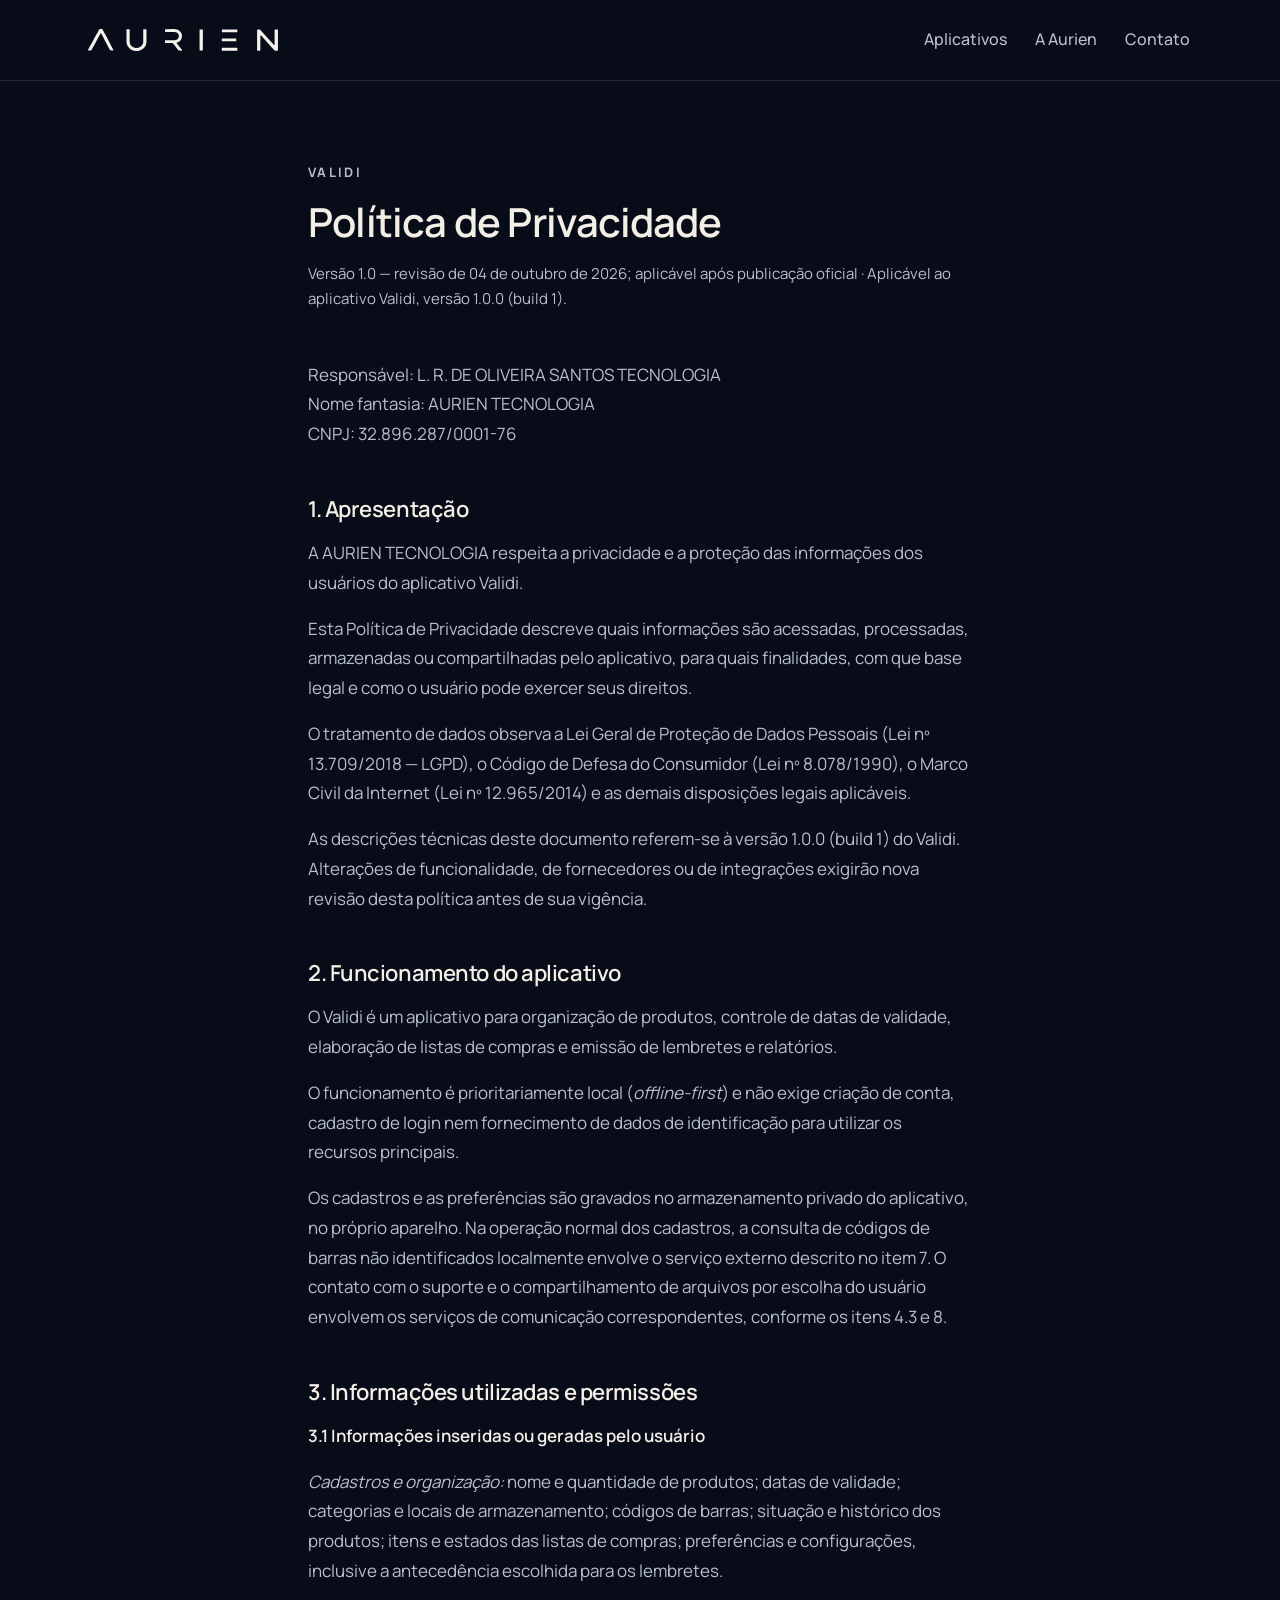
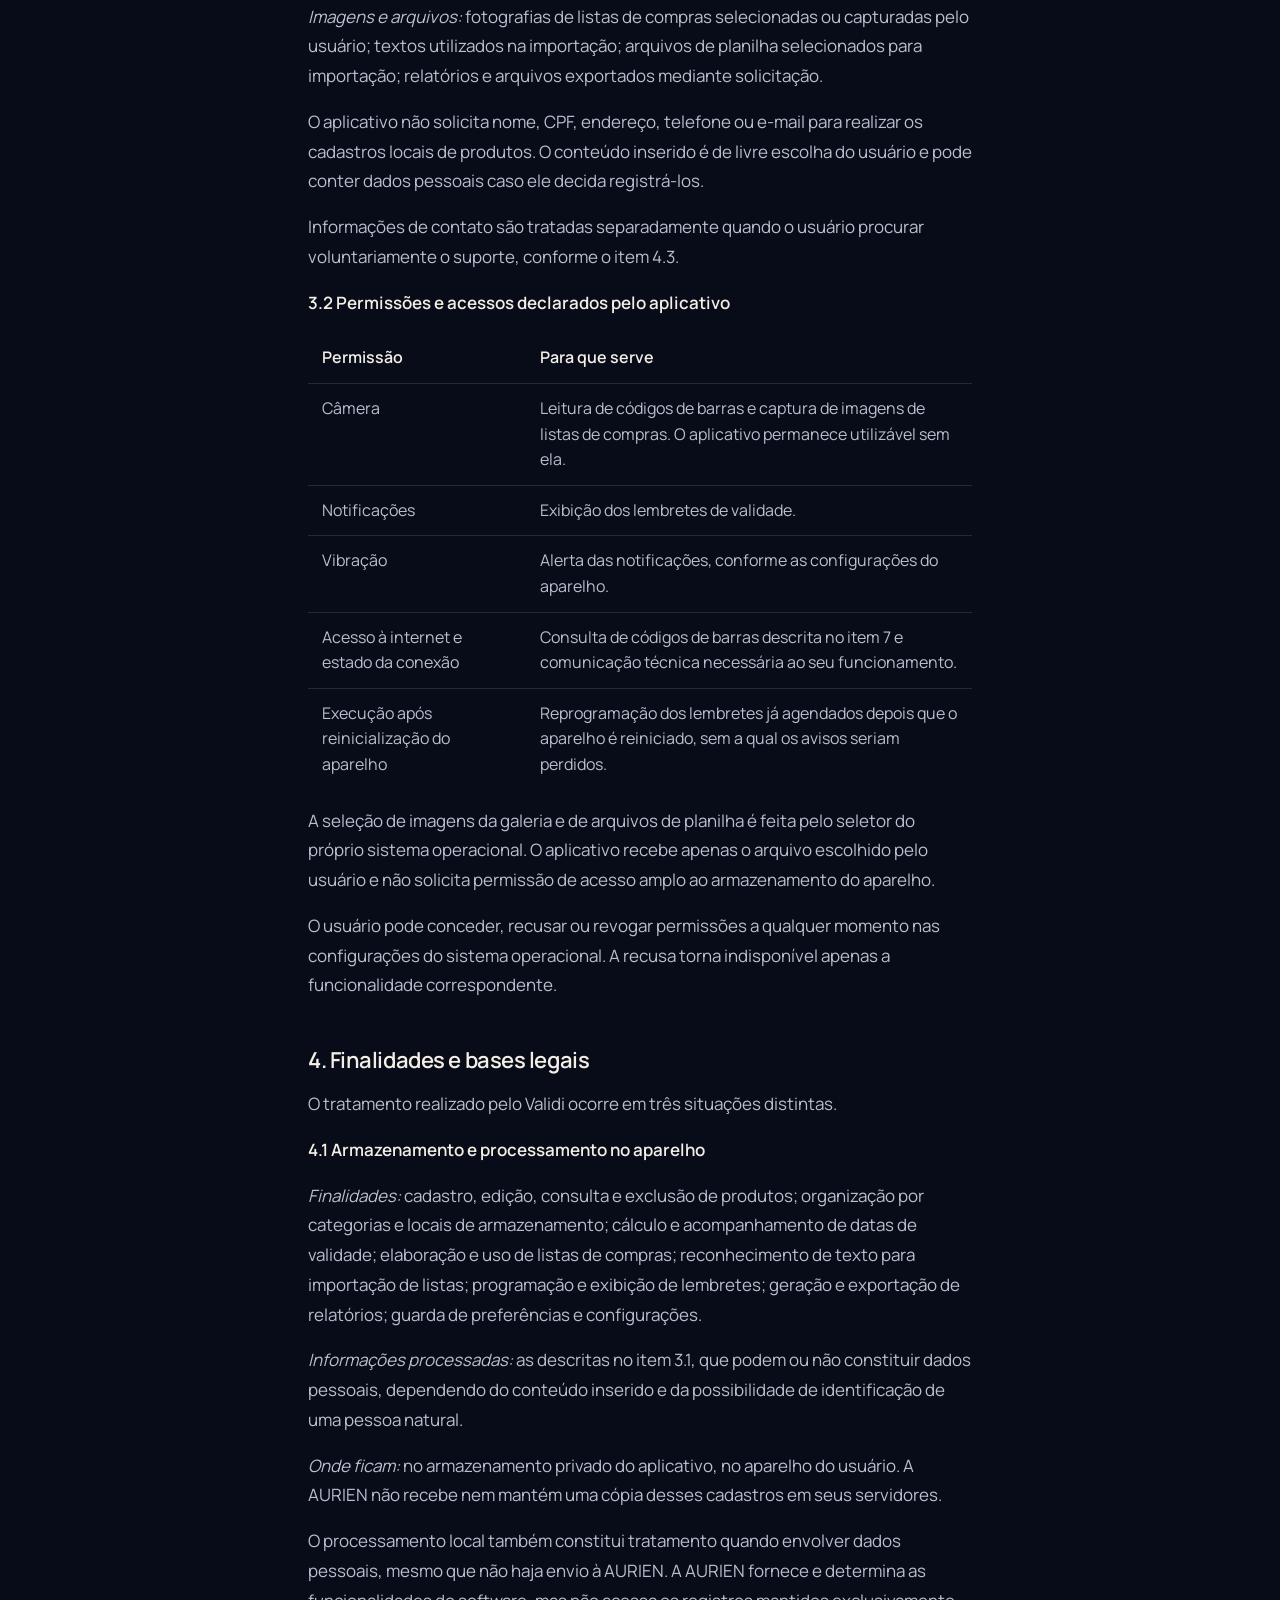
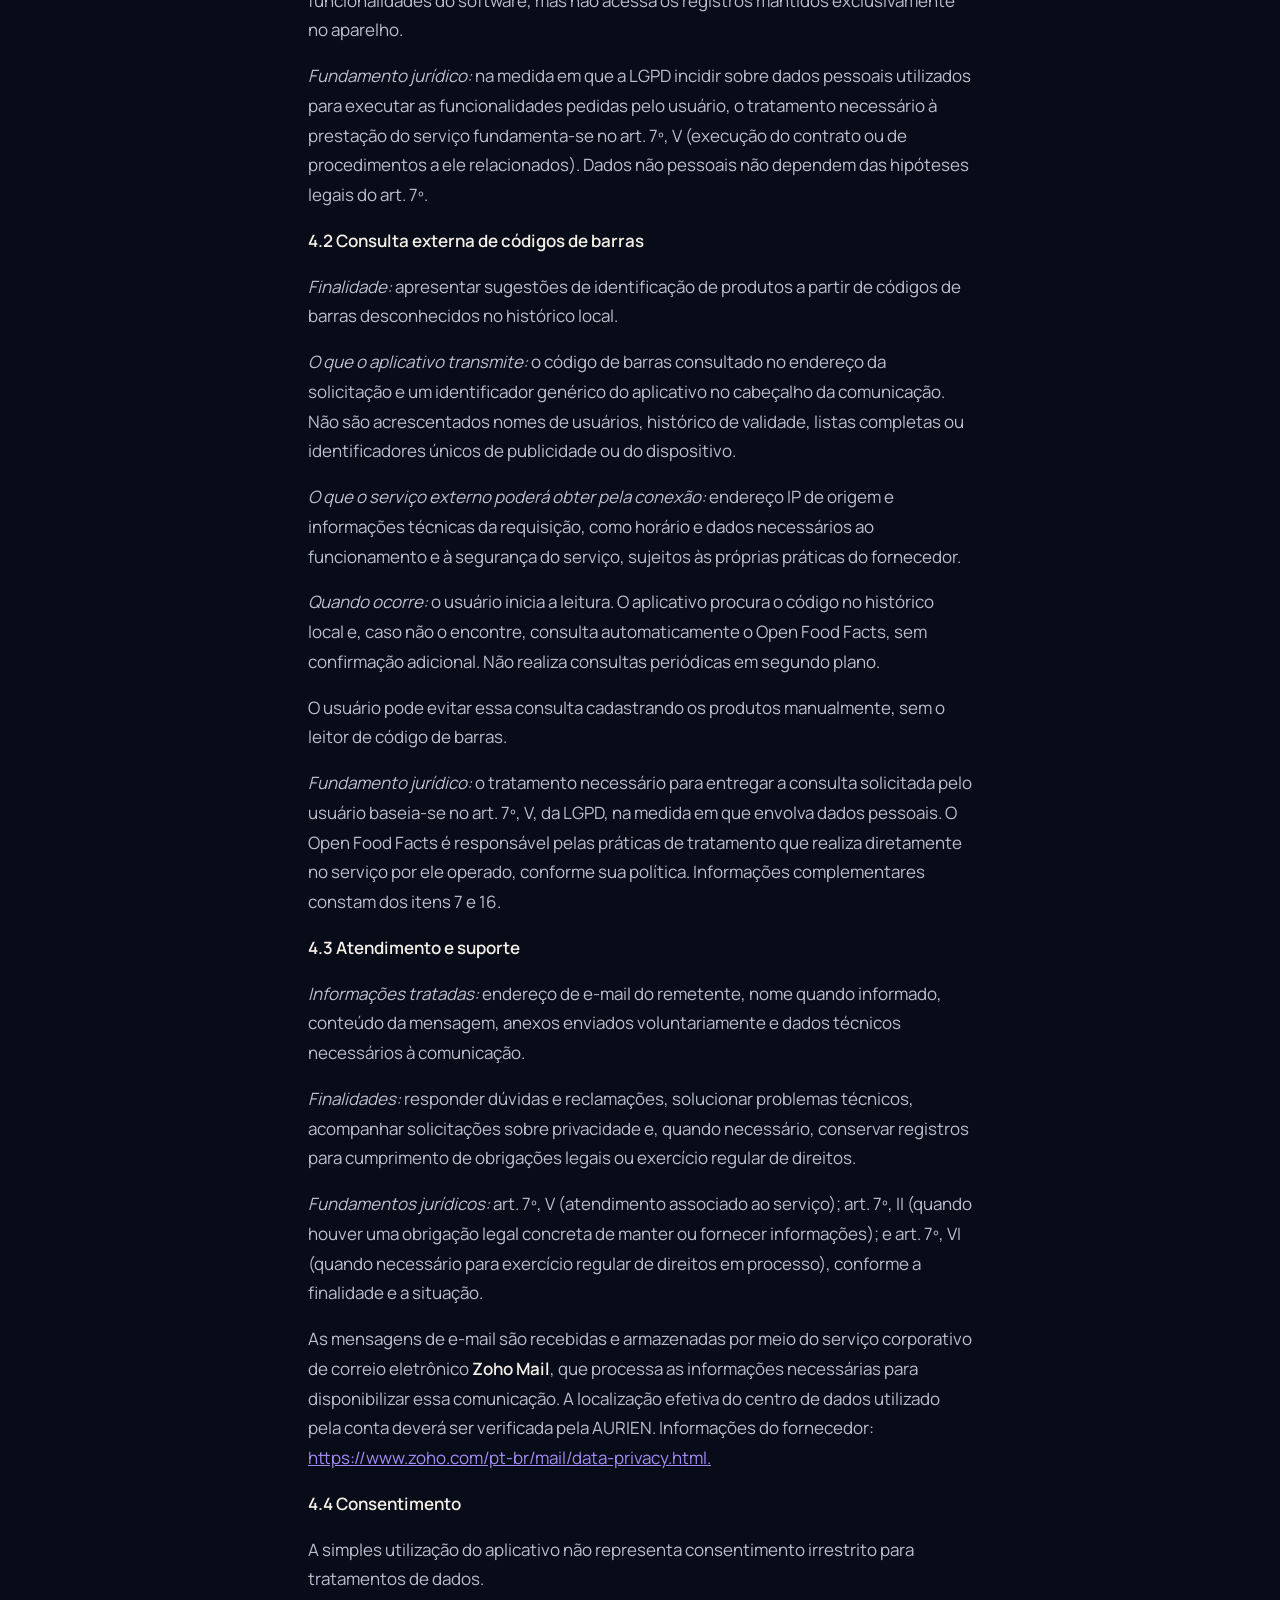
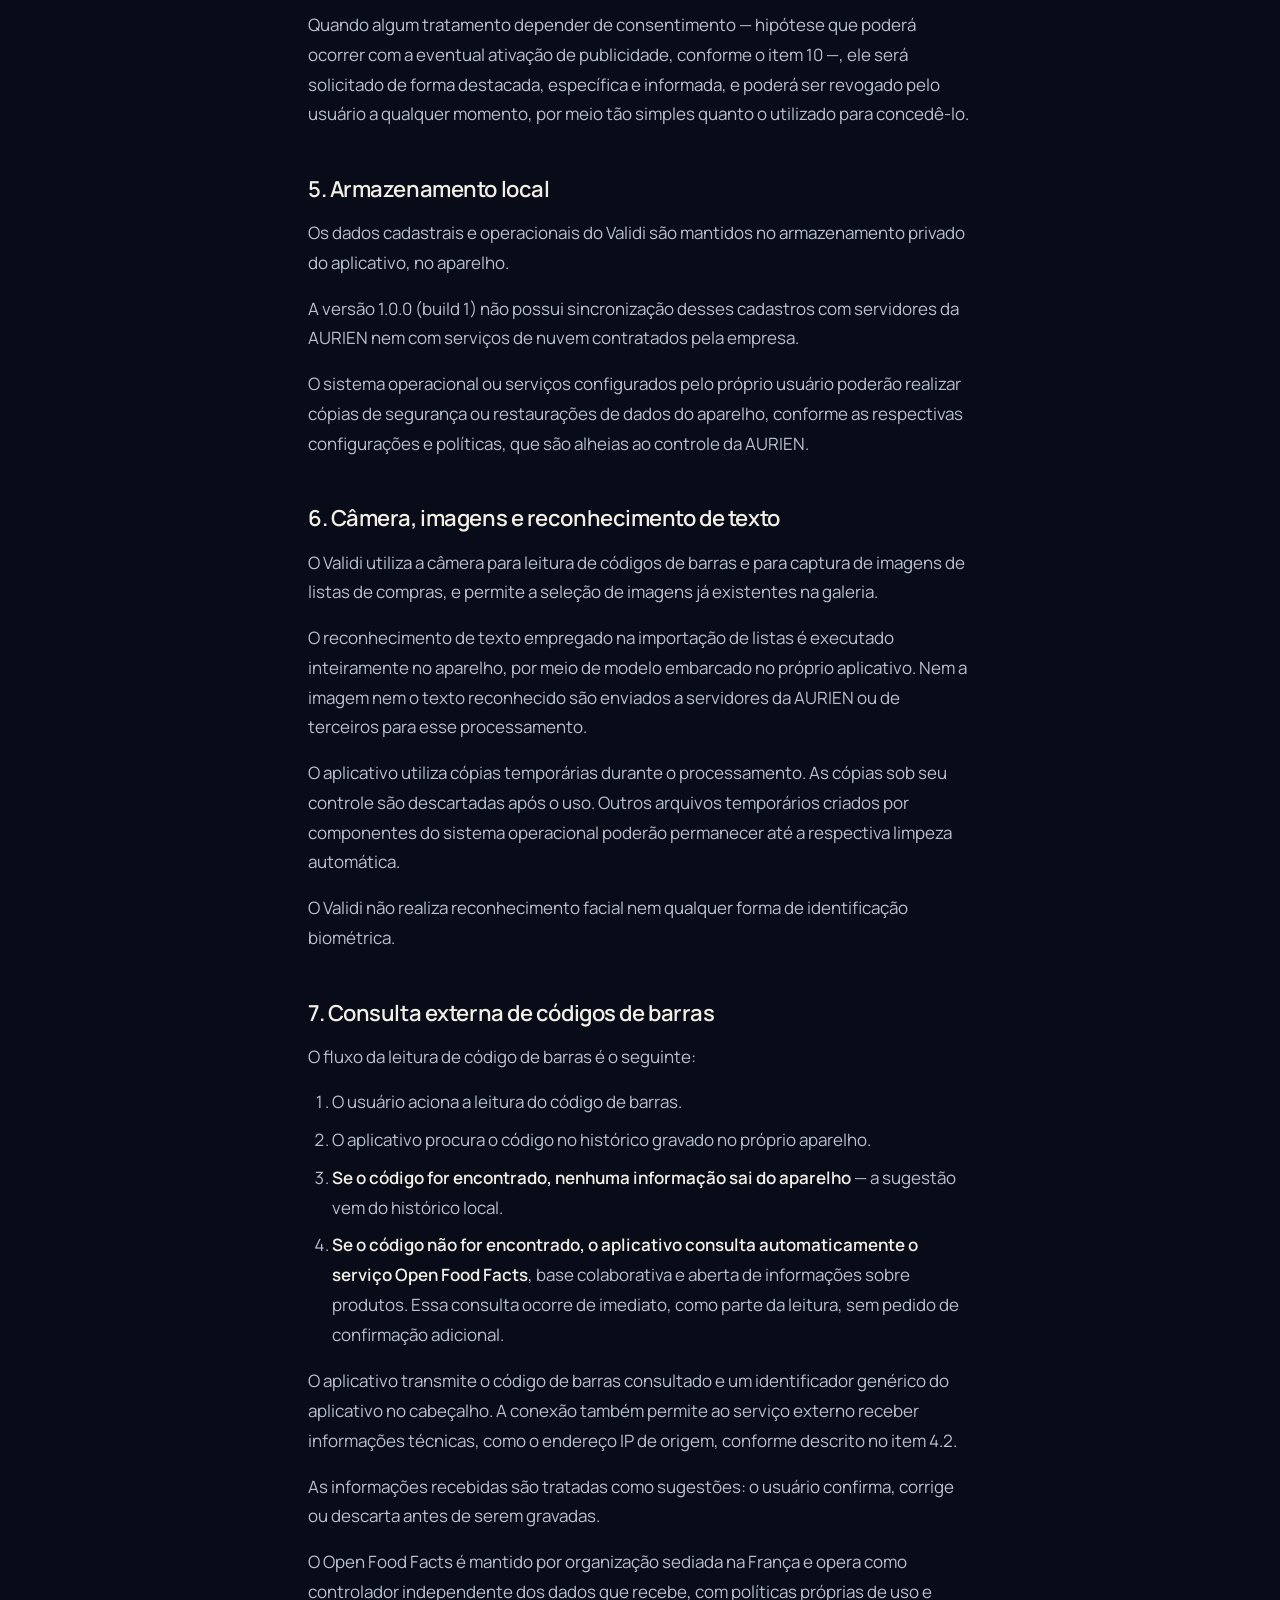
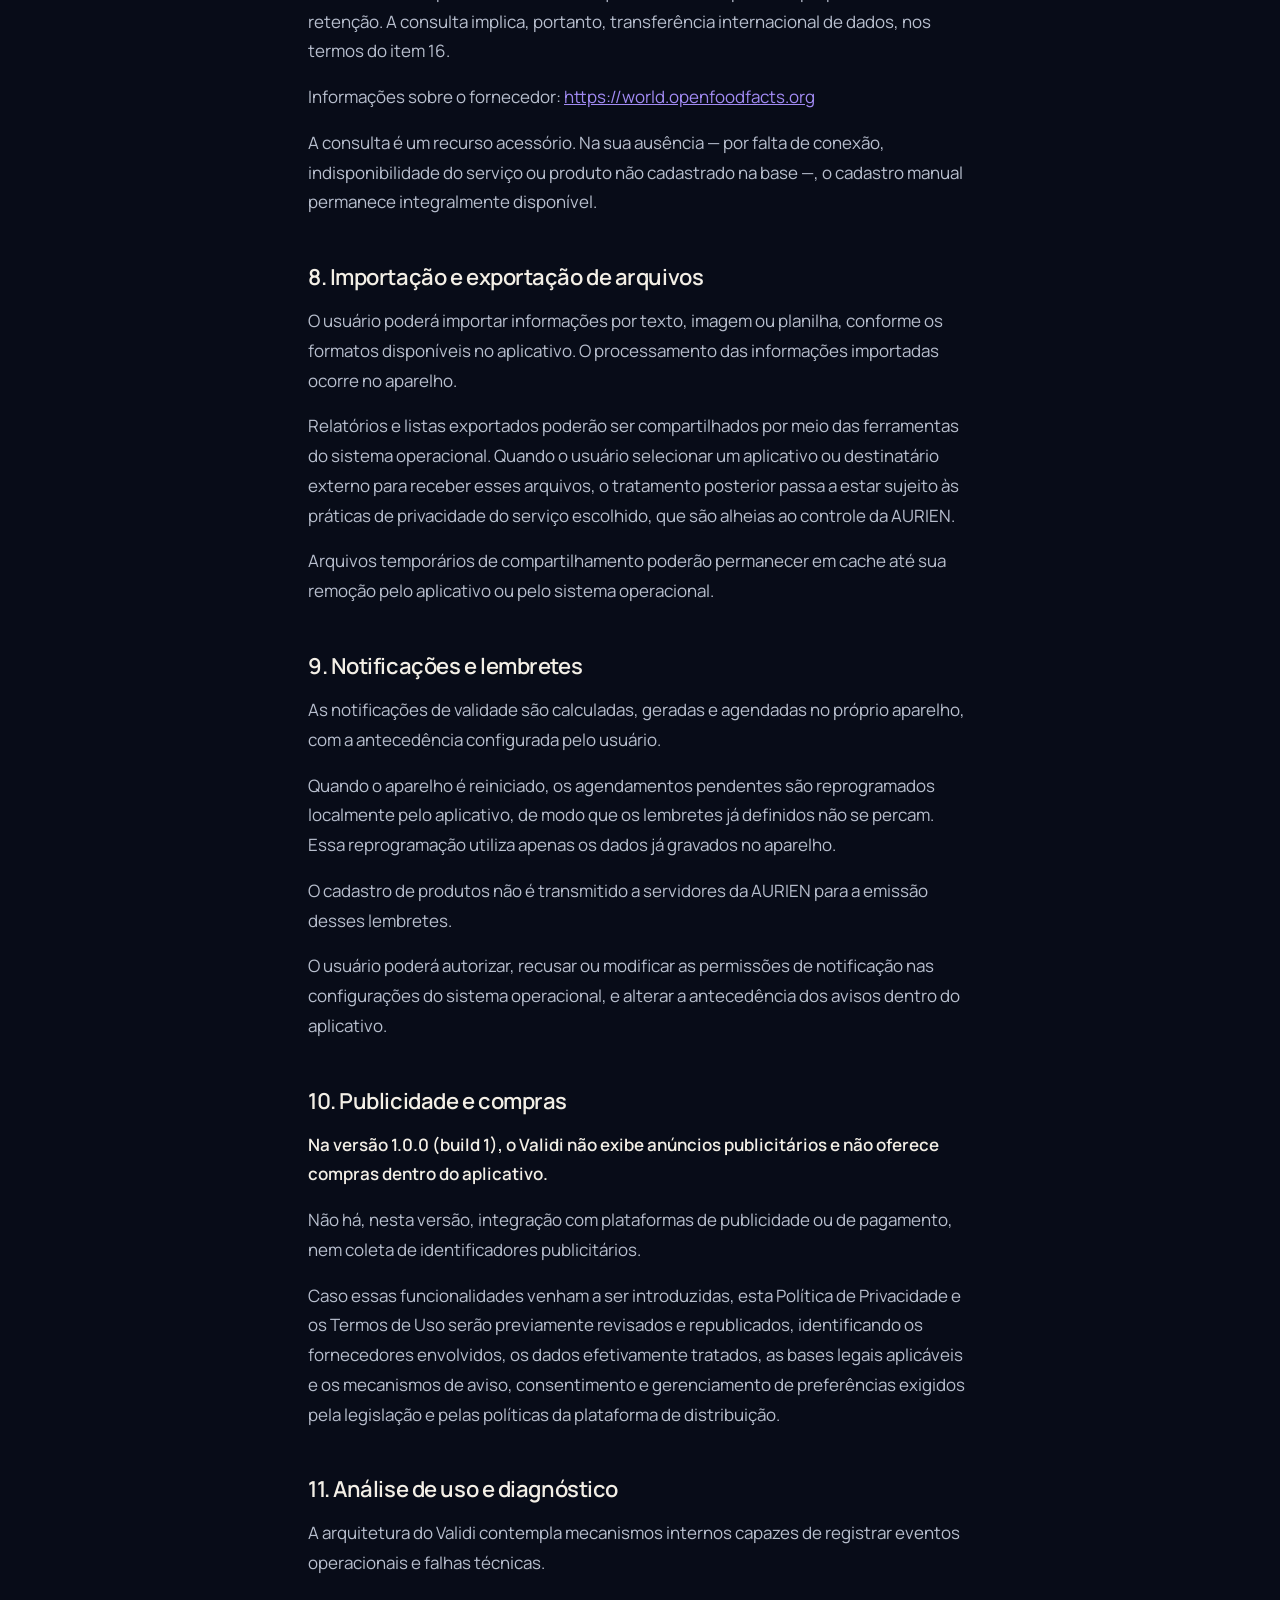
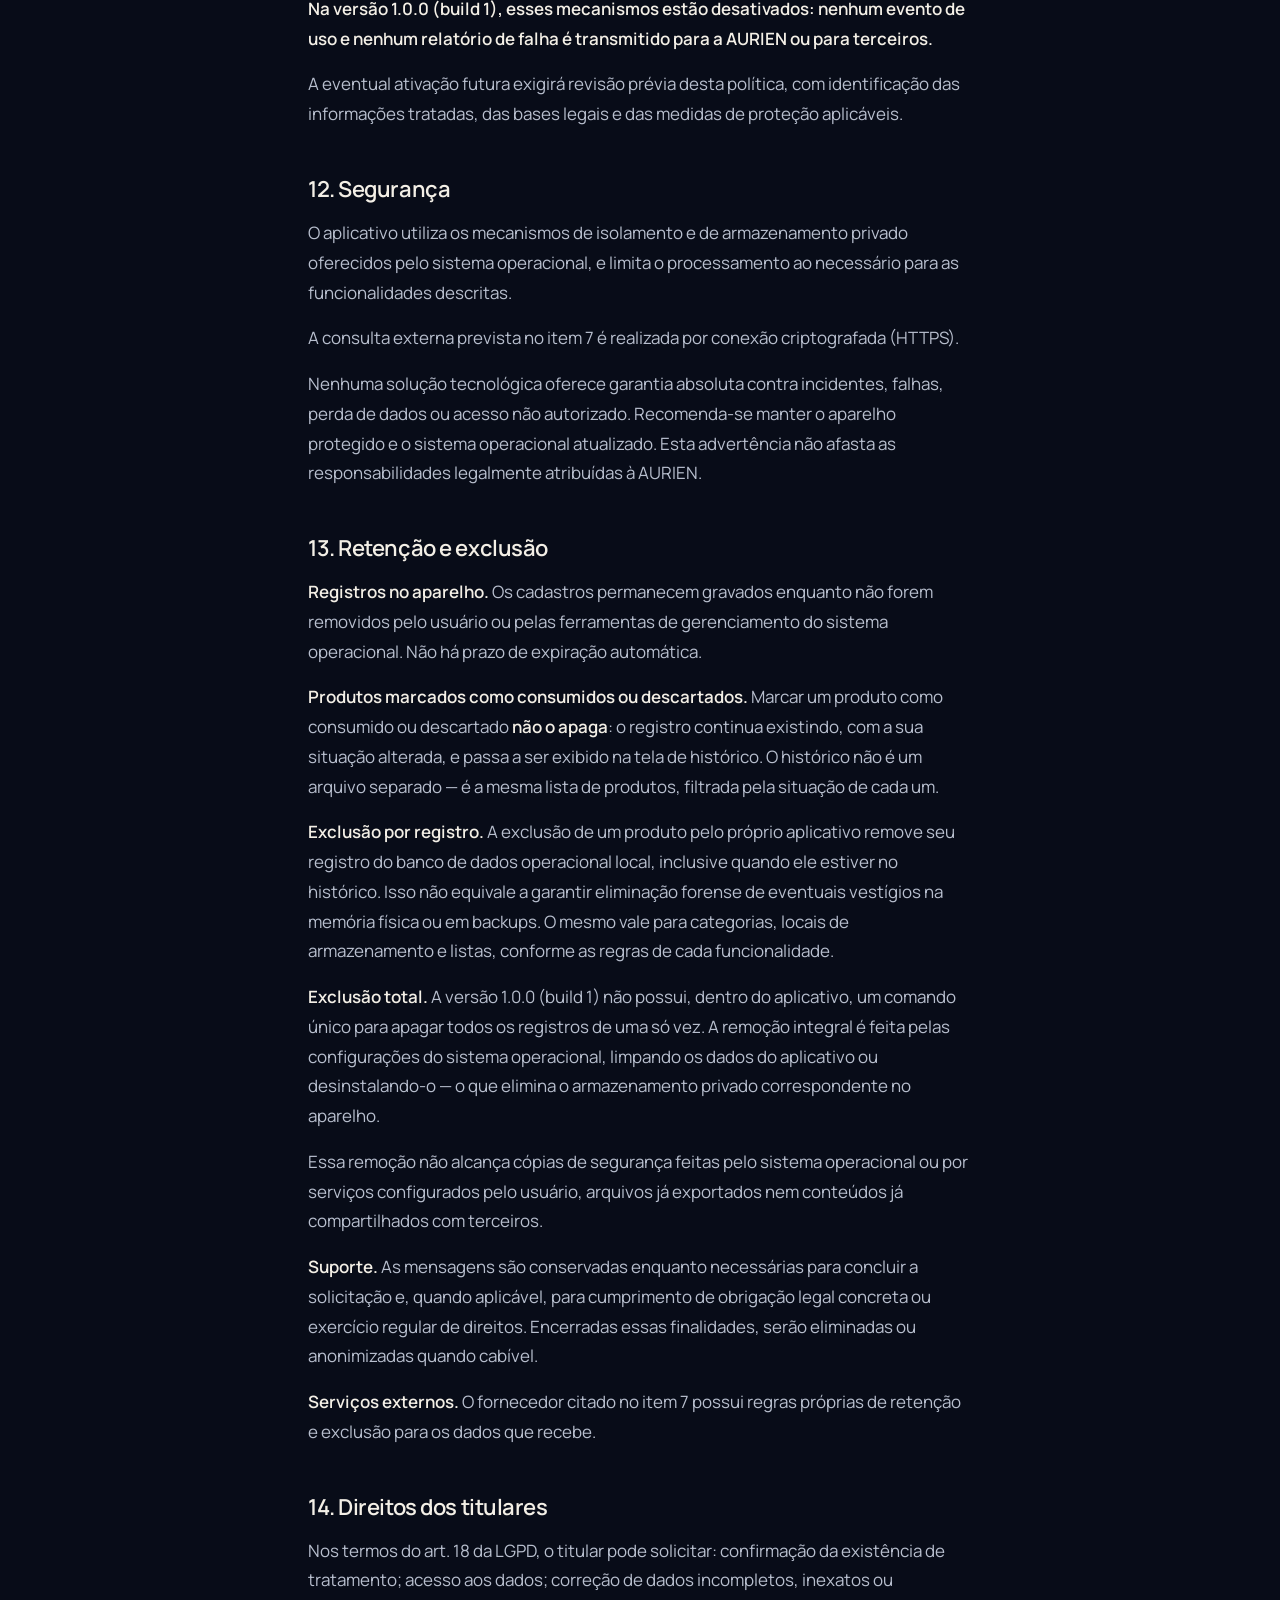
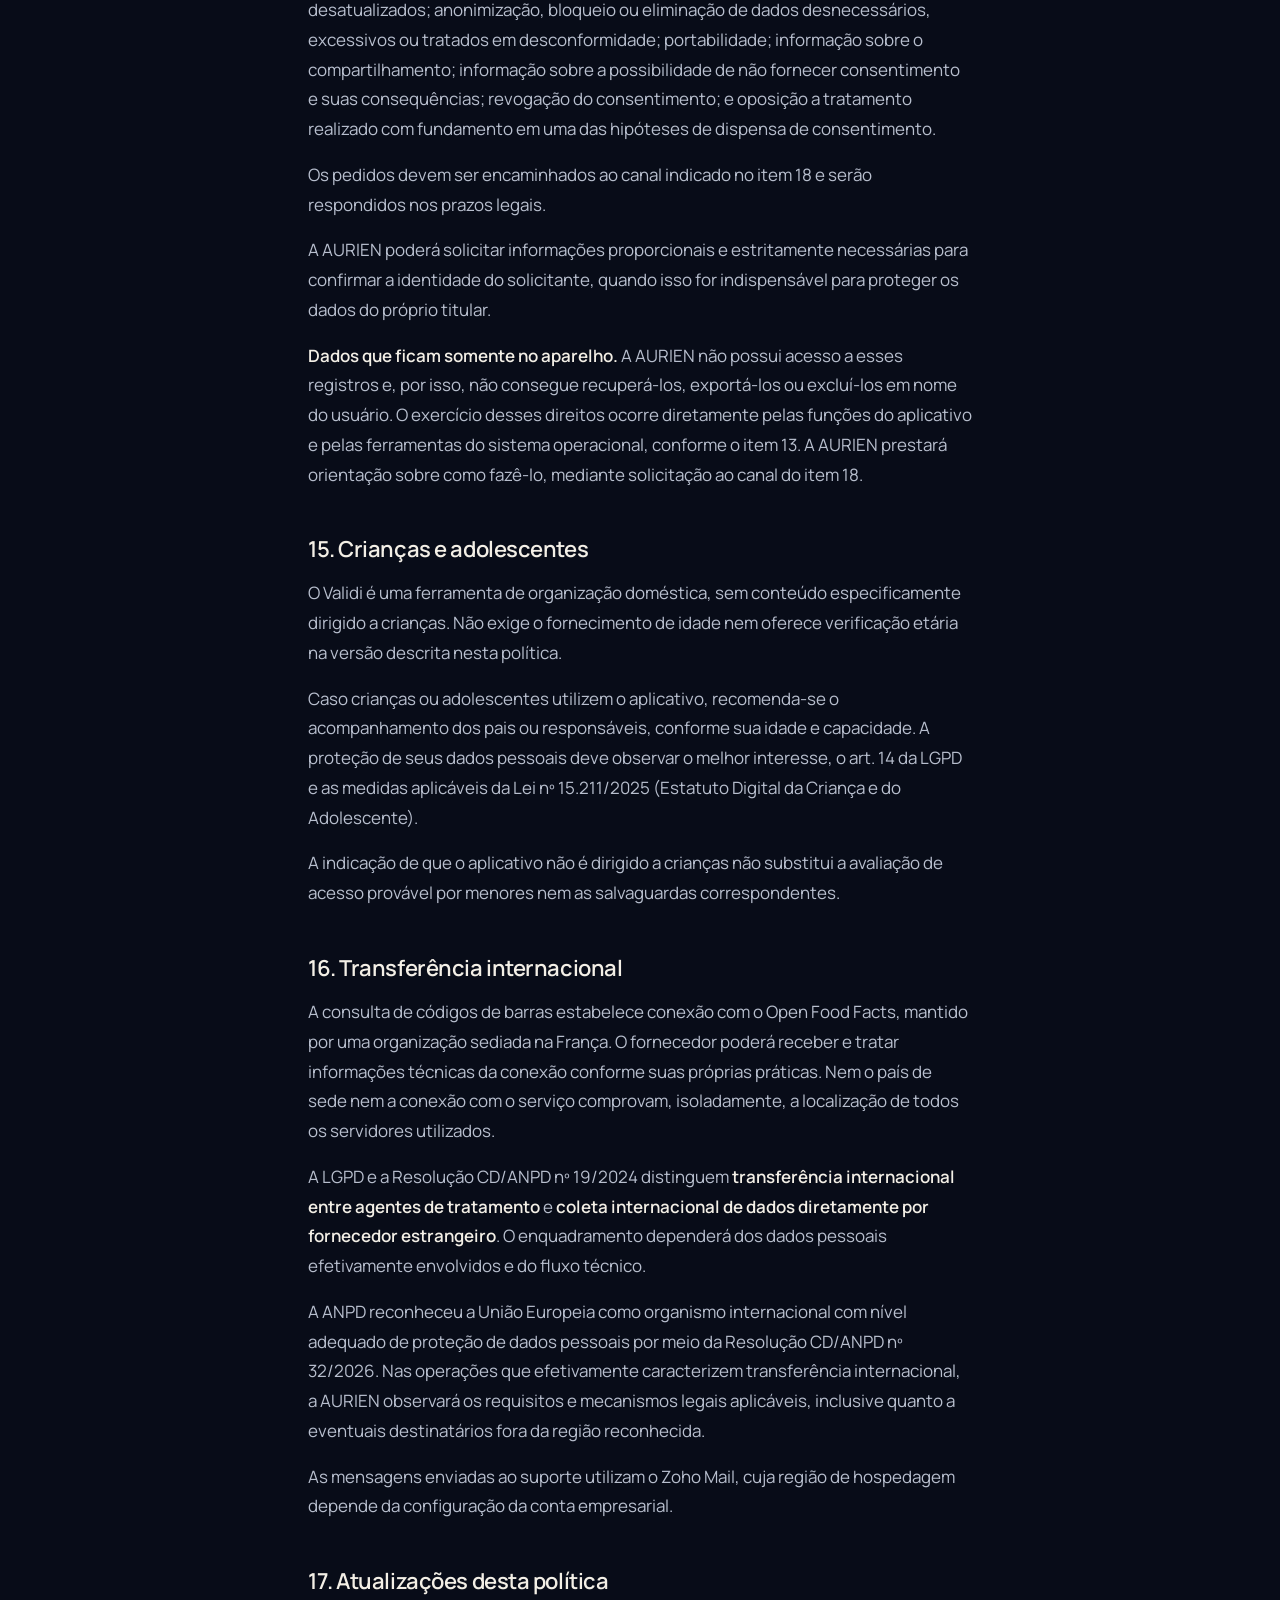
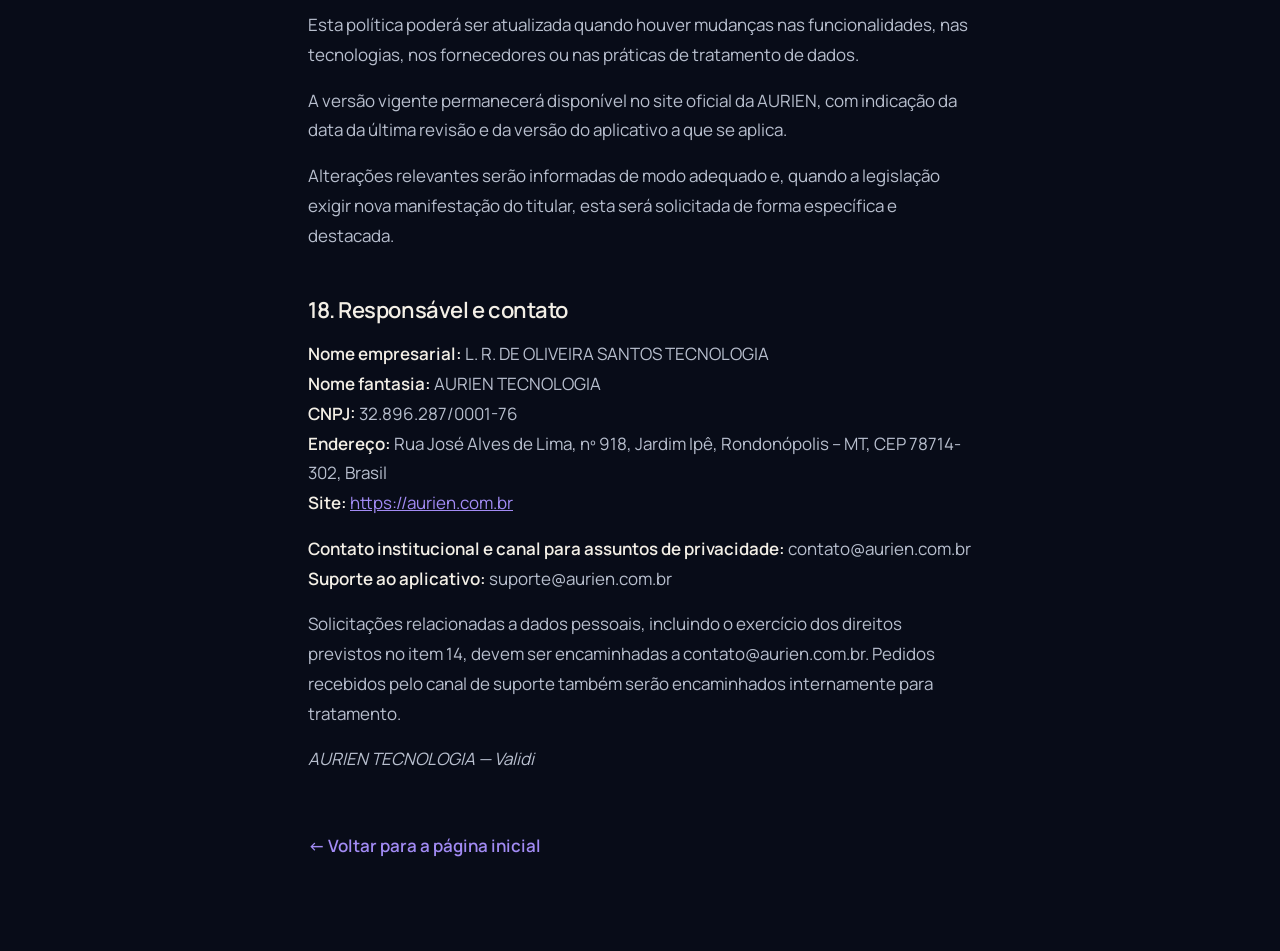
==== privacidade/validi/index.html @ 12e4e969 "Site institucional da Aurien Páginas da empresa e dos aplicativos, mais a Política de Privacidade e " ====
<!doctype html>
<html lang="pt-BR">
<head>
<meta charset="utf-8">
<meta name="viewport" content="width=device-width, initial-scale=1">
<title>Política de Privacidade do Validi — Aurien</title>
<meta name="description" content="Política de Privacidade do aplicativo Validi, da Aurien TECNOLOGIA.">
<meta name="robots" content="noindex, nofollow">
<link rel="icon" href="../../assets/marca/aurien-favicon.svg">
<link rel="preconnect" href="https://fonts.googleapis.com">
<link rel="preconnect" href="https://fonts.gstatic.com" crossorigin>
<link href="https://fonts.googleapis.com/css2?family=Manrope:wght@400;500;600;700&display=swap" rel="stylesheet">
<link rel="stylesheet" href="../../styles.css">
</head>
<body>

<header class="topo">
  <div class="limite topo__linha">
    <a class="topo__marca" href="../../" aria-label="Aurien, página inicial">
      <img src="../../assets/marca/aurien-lettering-marfim.svg" width="6002" height="706" alt="Aurien">
    </a>
    <nav aria-label="Principal">
      <ul class="menu">
        <li><a href="../../#aplicativos">Aplicativos</a></li>
        <li><a href="../../#sobre">A Aurien</a></li>
        <li><a href="../../#contato">Contato</a></li>
      </ul>
    </nav>
  </div>
</header>

<main class="legal">
  <div class="legal__limite">

    <p class="sobrancelha">Validi</p>
    <h1 style="margin-top:var(--e2)">Política de Privacidade</h1>
    <p class="legal__data">Versão 1.0 — revisão de 04 de outubro de 2026; aplicável após publicação oficial · Aplicável ao aplicativo Validi, versão 1.0.0 (build 1).</p>

    <div class="legal__corpo">
<p>Responsável: L. R. DE OLIVEIRA SANTOS TECNOLOGIA<br>Nome fantasia: AURIEN TECNOLOGIA<br>CNPJ: 32.896.287/0001-76</p>
<section>
<h2>1. Apresentação</h2>
<p>A AURIEN TECNOLOGIA respeita a privacidade e a proteção das informações dos usuários do aplicativo Validi.</p>
<p>Esta Política de Privacidade descreve quais informações são acessadas, processadas, armazenadas ou compartilhadas pelo aplicativo, para quais finalidades, com que base legal e como o usuário pode exercer seus direitos.</p>
<p>O tratamento de dados observa a Lei Geral de Proteção de Dados Pessoais (Lei nº 13.709/2018 — LGPD), o Código de Defesa do Consumidor (Lei nº 8.078/1990), o Marco Civil da Internet (Lei nº 12.965/2014) e as demais disposições legais aplicáveis.</p>
<p>As descrições técnicas deste documento referem-se à versão 1.0.0 (build 1) do Validi. Alterações de funcionalidade, de fornecedores ou de integrações exigirão nova revisão desta política antes de sua vigência.</p>
</section>
<section>
<h2>2. Funcionamento do aplicativo</h2>
<p>O Validi é um aplicativo para organização de produtos, controle de datas de validade, elaboração de listas de compras e emissão de lembretes e relatórios.</p>
<p>O funcionamento é prioritariamente local (<em>offline-first</em>) e não exige criação de conta, cadastro de login nem fornecimento de dados de identificação para utilizar os recursos principais.</p>
<p>Os cadastros e as preferências são gravados no armazenamento privado do aplicativo, no próprio aparelho. Na operação normal dos cadastros, a consulta de códigos de barras não identificados localmente envolve o serviço externo descrito no item 7. O contato com o suporte e o compartilhamento de arquivos por escolha do usuário envolvem os serviços de comunicação correspondentes, conforme os itens 4.3 e 8.</p>
</section>
<section>
<h2>3. Informações utilizadas e permissões</h2>
<p><strong>3.1 Informações inseridas ou geradas pelo usuário</strong></p>
<p><em>Cadastros e organização:</em> nome e quantidade de produtos; datas de validade; categorias e locais de armazenamento; códigos de barras; situação e histórico dos produtos; itens e estados das listas de compras; preferências e configurações, inclusive a antecedência escolhida para os lembretes.</p>
<p><em>Imagens e arquivos:</em> fotografias de listas de compras selecionadas ou capturadas pelo usuário; textos utilizados na importação; arquivos de planilha selecionados para importação; relatórios e arquivos exportados mediante solicitação.</p>
<p>O aplicativo não solicita nome, CPF, endereço, telefone ou e-mail para realizar os cadastros locais de produtos. O conteúdo inserido é de livre escolha do usuário e pode conter dados pessoais caso ele decida registrá-los.</p>
<p>Informações de contato são tratadas separadamente quando o usuário procurar voluntariamente o suporte, conforme o item 4.3.</p>
<p><strong>3.2 Permissões e acessos declarados pelo aplicativo</strong></p>
<table><thead><tr><th>Permissão</th><th>Para que serve</th></tr></thead><tbody><tr><td>Câmera</td><td>Leitura de códigos de barras e captura de imagens de listas de compras. O aplicativo permanece utilizável sem ela.</td></tr><tr><td>Notificações</td><td>Exibição dos lembretes de validade.</td></tr><tr><td>Vibração</td><td>Alerta das notificações, conforme as configurações do aparelho.</td></tr><tr><td>Acesso à internet e estado da conexão</td><td>Consulta de códigos de barras descrita no item 7 e comunicação técnica necessária ao seu funcionamento.</td></tr><tr><td>Execução após reinicialização do aparelho</td><td>Reprogramação dos lembretes já agendados depois que o aparelho é reiniciado, sem a qual os avisos seriam perdidos.</td></tr></tbody></table>
<p>A seleção de imagens da galeria e de arquivos de planilha é feita pelo seletor do próprio sistema operacional. O aplicativo recebe apenas o arquivo escolhido pelo usuário e não solicita permissão de acesso amplo ao armazenamento do aparelho.</p>
<p>O usuário pode conceder, recusar ou revogar permissões a qualquer momento nas configurações do sistema operacional. A recusa torna indisponível apenas a funcionalidade correspondente.</p>
</section>
<section>
<h2>4. Finalidades e bases legais</h2>
<p>O tratamento realizado pelo Validi ocorre em três situações distintas.</p>
<p><strong>4.1 Armazenamento e processamento no aparelho</strong></p>
<p><em>Finalidades:</em> cadastro, edição, consulta e exclusão de produtos; organização por categorias e locais de armazenamento; cálculo e acompanhamento de datas de validade; elaboração e uso de listas de compras; reconhecimento de texto para importação de listas; programação e exibição de lembretes; geração e exportação de relatórios; guarda de preferências e configurações.</p>
<p><em>Informações processadas:</em> as descritas no item 3.1, que podem ou não constituir dados pessoais, dependendo do conteúdo inserido e da possibilidade de identificação de uma pessoa natural.</p>
<p><em>Onde ficam:</em> no armazenamento privado do aplicativo, no aparelho do usuário. A AURIEN não recebe nem mantém uma cópia desses cadastros em seus servidores.</p>
<p>O processamento local também constitui tratamento quando envolver dados pessoais, mesmo que não haja envio à AURIEN. A AURIEN fornece e determina as funcionalidades do software, mas não acessa os registros mantidos exclusivamente no aparelho.</p>
<p><em>Fundamento jurídico:</em> na medida em que a LGPD incidir sobre dados pessoais utilizados para executar as funcionalidades pedidas pelo usuário, o tratamento necessário à prestação do serviço fundamenta-se no art. 7º, V (execução do contrato ou de procedimentos a ele relacionados). Dados não pessoais não dependem das hipóteses legais do art. 7º.</p>
<p><strong>4.2 Consulta externa de códigos de barras</strong></p>
<p><em>Finalidade:</em> apresentar sugestões de identificação de produtos a partir de códigos de barras desconhecidos no histórico local.</p>
<p><em>O que o aplicativo transmite:</em> o código de barras consultado no endereço da solicitação e um identificador genérico do aplicativo no cabeçalho da comunicação. Não são acrescentados nomes de usuários, histórico de validade, listas completas ou identificadores únicos de publicidade ou do dispositivo.</p>
<p><em>O que o serviço externo poderá obter pela conexão:</em> endereço IP de origem e informações técnicas da requisição, como horário e dados necessários ao funcionamento e à segurança do serviço, sujeitos às próprias práticas do fornecedor.</p>
<p><em>Quando ocorre:</em> o usuário inicia a leitura. O aplicativo procura o código no histórico local e, caso não o encontre, consulta automaticamente o Open Food Facts, sem confirmação adicional. Não realiza consultas periódicas em segundo plano.</p>
<p>O usuário pode evitar essa consulta cadastrando os produtos manualmente, sem o leitor de código de barras.</p>
<p><em>Fundamento jurídico:</em> o tratamento necessário para entregar a consulta solicitada pelo usuário baseia-se no art. 7º, V, da LGPD, na medida em que envolva dados pessoais. O Open Food Facts é responsável pelas práticas de tratamento que realiza diretamente no serviço por ele operado, conforme sua política. Informações complementares constam dos itens 7 e 16.</p>
<p><strong>4.3 Atendimento e suporte</strong></p>
<p><em>Informações tratadas:</em> endereço de e-mail do remetente, nome quando informado, conteúdo da mensagem, anexos enviados voluntariamente e dados técnicos necessários à comunicação.</p>
<p><em>Finalidades:</em> responder dúvidas e reclamações, solucionar problemas técnicos, acompanhar solicitações sobre privacidade e, quando necessário, conservar registros para cumprimento de obrigações legais ou exercício regular de direitos.</p>
<p><em>Fundamentos jurídicos:</em> art. 7º, V (atendimento associado ao serviço); art. 7º, II (quando houver uma obrigação legal concreta de manter ou fornecer informações); e art. 7º, VI (quando necessário para exercício regular de direitos em processo), conforme a finalidade e a situação.</p>
<p>As mensagens de e-mail são recebidas e armazenadas por meio do serviço corporativo de correio eletrônico <strong>Zoho Mail</strong>, que processa as informações necessárias para disponibilizar essa comunicação. A localização efetiva do centro de dados utilizado pela conta deverá ser verificada pela AURIEN. Informações do fornecedor: <a href="https://www.zoho.com/pt-br/mail/data-privacy.html.">https://www.zoho.com/pt-br/mail/data-privacy.html.</a></p>
<p><strong>4.4 Consentimento</strong></p>
<p>A simples utilização do aplicativo não representa consentimento irrestrito para tratamentos de dados.</p>
<p>Quando algum tratamento depender de consentimento — hipótese que poderá ocorrer com a eventual ativação de publicidade, conforme o item 10 —, ele será solicitado de forma destacada, específica e informada, e poderá ser revogado pelo usuário a qualquer momento, por meio tão simples quanto o utilizado para concedê-lo.</p>
</section>
<section>
<h2>5. Armazenamento local</h2>
<p>Os dados cadastrais e operacionais do Validi são mantidos no armazenamento privado do aplicativo, no aparelho.</p>
<p>A versão 1.0.0 (build 1) não possui sincronização desses cadastros com servidores da AURIEN nem com serviços de nuvem contratados pela empresa.</p>
<p>O sistema operacional ou serviços configurados pelo próprio usuário poderão realizar cópias de segurança ou restaurações de dados do aparelho, conforme as respectivas configurações e políticas, que são alheias ao controle da AURIEN.</p>
</section>
<section>
<h2>6. Câmera, imagens e reconhecimento de texto</h2>
<p>O Validi utiliza a câmera para leitura de códigos de barras e para captura de imagens de listas de compras, e permite a seleção de imagens já existentes na galeria.</p>
<p>O reconhecimento de texto empregado na importação de listas é executado inteiramente no aparelho, por meio de modelo embarcado no próprio aplicativo. Nem a imagem nem o texto reconhecido são enviados a servidores da AURIEN ou de terceiros para esse processamento.</p>
<p>O aplicativo utiliza cópias temporárias durante o processamento. As cópias sob seu controle são descartadas após o uso. Outros arquivos temporários criados por componentes do sistema operacional poderão permanecer até a respectiva limpeza automática.</p>
<p>O Validi não realiza reconhecimento facial nem qualquer forma de identificação biométrica.</p>
</section>
<section>
<h2>7. Consulta externa de códigos de barras</h2>
<p>O fluxo da leitura de código de barras é o seguinte:</p>
<ol><li>O usuário aciona a leitura do código de barras.</li><li>O aplicativo procura o código no histórico gravado no próprio aparelho.</li><li><strong>Se o código for encontrado, nenhuma informação sai do aparelho</strong> — a sugestão vem do histórico local.</li><li><strong>Se o código não for encontrado, o aplicativo consulta automaticamente o serviço Open Food Facts</strong>, base colaborativa e aberta de informações sobre produtos. Essa consulta ocorre de imediato, como parte da leitura, sem pedido de confirmação adicional.</li></ol>
<p>O aplicativo transmite o código de barras consultado e um identificador genérico do aplicativo no cabeçalho. A conexão também permite ao serviço externo receber informações técnicas, como o endereço IP de origem, conforme descrito no item 4.2.</p>
<p>As informações recebidas são tratadas como sugestões: o usuário confirma, corrige ou descarta antes de serem gravadas.</p>
<p>O Open Food Facts é mantido por organização sediada na França e opera como controlador independente dos dados que recebe, com políticas próprias de uso e retenção. A consulta implica, portanto, transferência internacional de dados, nos termos do item 16.</p>
<p>Informações sobre o fornecedor: <a href="https://world.openfoodfacts.org">https://world.openfoodfacts.org</a></p>
<p>A consulta é um recurso acessório. Na sua ausência — por falta de conexão, indisponibilidade do serviço ou produto não cadastrado na base —, o cadastro manual permanece integralmente disponível.</p>
</section>
<section>
<h2>8. Importação e exportação de arquivos</h2>
<p>O usuário poderá importar informações por texto, imagem ou planilha, conforme os formatos disponíveis no aplicativo. O processamento das informações importadas ocorre no aparelho.</p>
<p>Relatórios e listas exportados poderão ser compartilhados por meio das ferramentas do sistema operacional. Quando o usuário selecionar um aplicativo ou destinatário externo para receber esses arquivos, o tratamento posterior passa a estar sujeito às práticas de privacidade do serviço escolhido, que são alheias ao controle da AURIEN.</p>
<p>Arquivos temporários de compartilhamento poderão permanecer em cache até sua remoção pelo aplicativo ou pelo sistema operacional.</p>
</section>
<section>
<h2>9. Notificações e lembretes</h2>
<p>As notificações de validade são calculadas, geradas e agendadas no próprio aparelho, com a antecedência configurada pelo usuário.</p>
<p>Quando o aparelho é reiniciado, os agendamentos pendentes são reprogramados localmente pelo aplicativo, de modo que os lembretes já definidos não se percam. Essa reprogramação utiliza apenas os dados já gravados no aparelho.</p>
<p>O cadastro de produtos não é transmitido a servidores da AURIEN para a emissão desses lembretes.</p>
<p>O usuário poderá autorizar, recusar ou modificar as permissões de notificação nas configurações do sistema operacional, e alterar a antecedência dos avisos dentro do aplicativo.</p>
</section>
<section>
<h2>10. Publicidade e compras</h2>
<p><strong>Na versão 1.0.0 (build 1), o Validi não exibe anúncios publicitários e não oferece compras dentro do aplicativo.</strong></p>
<p>Não há, nesta versão, integração com plataformas de publicidade ou de pagamento, nem coleta de identificadores publicitários.</p>
<p>Caso essas funcionalidades venham a ser introduzidas, esta Política de Privacidade e os Termos de Uso serão previamente revisados e republicados, identificando os fornecedores envolvidos, os dados efetivamente tratados, as bases legais aplicáveis e os mecanismos de aviso, consentimento e gerenciamento de preferências exigidos pela legislação e pelas políticas da plataforma de distribuição.</p>
</section>
<section>
<h2>11. Análise de uso e diagnóstico</h2>
<p>A arquitetura do Validi contempla mecanismos internos capazes de registrar eventos operacionais e falhas técnicas.</p>
<p><strong>Na versão 1.0.0 (build 1), esses mecanismos estão desativados: nenhum evento de uso e nenhum relatório de falha é transmitido para a AURIEN ou para terceiros.</strong></p>
<p>A eventual ativação futura exigirá revisão prévia desta política, com identificação das informações tratadas, das bases legais e das medidas de proteção aplicáveis.</p>
</section>
<section>
<h2>12. Segurança</h2>
<p>O aplicativo utiliza os mecanismos de isolamento e de armazenamento privado oferecidos pelo sistema operacional, e limita o processamento ao necessário para as funcionalidades descritas.</p>
<p>A consulta externa prevista no item 7 é realizada por conexão criptografada (HTTPS).</p>
<p>Nenhuma solução tecnológica oferece garantia absoluta contra incidentes, falhas, perda de dados ou acesso não autorizado. Recomenda-se manter o aparelho protegido e o sistema operacional atualizado. Esta advertência não afasta as responsabilidades legalmente atribuídas à AURIEN.</p>
</section>
<section>
<h2>13. Retenção e exclusão</h2>
<p><strong>Registros no aparelho.</strong> Os cadastros permanecem gravados enquanto não forem removidos pelo usuário ou pelas ferramentas de gerenciamento do sistema operacional. Não há prazo de expiração automática.</p>
<p><strong>Produtos marcados como consumidos ou descartados.</strong> Marcar um produto como consumido ou descartado <strong>não o apaga</strong>: o registro continua existindo, com a sua situação alterada, e passa a ser exibido na tela de histórico. O histórico não é um arquivo separado — é a mesma lista de produtos, filtrada pela situação de cada um.</p>
<p><strong>Exclusão por registro.</strong> A exclusão de um produto pelo próprio aplicativo remove seu registro do banco de dados operacional local, inclusive quando ele estiver no histórico. Isso não equivale a garantir eliminação forense de eventuais vestígios na memória física ou em backups. O mesmo vale para categorias, locais de armazenamento e listas, conforme as regras de cada funcionalidade.</p>
<p><strong>Exclusão total.</strong> A versão 1.0.0 (build 1) não possui, dentro do aplicativo, um comando único para apagar todos os registros de uma só vez. A remoção integral é feita pelas configurações do sistema operacional, limpando os dados do aplicativo ou desinstalando-o — o que elimina o armazenamento privado correspondente no aparelho.</p>
<p>Essa remoção não alcança cópias de segurança feitas pelo sistema operacional ou por serviços configurados pelo usuário, arquivos já exportados nem conteúdos já compartilhados com terceiros.</p>
<p><strong>Suporte.</strong> As mensagens são conservadas enquanto necessárias para concluir a solicitação e, quando aplicável, para cumprimento de obrigação legal concreta ou exercício regular de direitos. Encerradas essas finalidades, serão eliminadas ou anonimizadas quando cabível.</p>
<p><strong>Serviços externos.</strong> O fornecedor citado no item 7 possui regras próprias de retenção e exclusão para os dados que recebe.</p>
</section>
<section>
<h2>14. Direitos dos titulares</h2>
<p>Nos termos do art. 18 da LGPD, o titular pode solicitar: confirmação da existência de tratamento; acesso aos dados; correção de dados incompletos, inexatos ou desatualizados; anonimização, bloqueio ou eliminação de dados desnecessários, excessivos ou tratados em desconformidade; portabilidade; informação sobre o compartilhamento; informação sobre a possibilidade de não fornecer consentimento e suas consequências; revogação do consentimento; e oposição a tratamento realizado com fundamento em uma das hipóteses de dispensa de consentimento.</p>
<p>Os pedidos devem ser encaminhados ao canal indicado no item 18 e serão respondidos nos prazos legais.</p>
<p>A AURIEN poderá solicitar informações proporcionais e estritamente necessárias para confirmar a identidade do solicitante, quando isso for indispensável para proteger os dados do próprio titular.</p>
<p><strong>Dados que ficam somente no aparelho.</strong> A AURIEN não possui acesso a esses registros e, por isso, não consegue recuperá-los, exportá-los ou excluí-los em nome do usuário. O exercício desses direitos ocorre diretamente pelas funções do aplicativo e pelas ferramentas do sistema operacional, conforme o item 13. A AURIEN prestará orientação sobre como fazê-lo, mediante solicitação ao canal do item 18.</p>
</section>
<section>
<h2>15. Crianças e adolescentes</h2>
<p>O Validi é uma ferramenta de organização doméstica, sem conteúdo especificamente dirigido a crianças. Não exige o fornecimento de idade nem oferece verificação etária na versão descrita nesta política.</p>
<p>Caso crianças ou adolescentes utilizem o aplicativo, recomenda-se o acompanhamento dos pais ou responsáveis, conforme sua idade e capacidade. A proteção de seus dados pessoais deve observar o melhor interesse, o art. 14 da LGPD e as medidas aplicáveis da Lei nº 15.211/2025 (Estatuto Digital da Criança e do Adolescente).</p>
<p>A indicação de que o aplicativo não é dirigido a crianças não substitui a avaliação de acesso provável por menores nem as salvaguardas correspondentes.</p>
</section>
<section>
<h2>16. Transferência internacional</h2>
<p>A consulta de códigos de barras estabelece conexão com o Open Food Facts, mantido por uma organização sediada na França. O fornecedor poderá receber e tratar informações técnicas da conexão conforme suas próprias práticas. Nem o país de sede nem a conexão com o serviço comprovam, isoladamente, a localização de todos os servidores utilizados.</p>
<p>A LGPD e a Resolução CD/ANPD nº 19/2024 distinguem <strong>transferência internacional entre agentes de tratamento</strong> e <strong>coleta internacional de dados diretamente por fornecedor estrangeiro</strong>. O enquadramento dependerá dos dados pessoais efetivamente envolvidos e do fluxo técnico.</p>
<p>A ANPD reconheceu a União Europeia como organismo internacional com nível adequado de proteção de dados pessoais por meio da Resolução CD/ANPD nº 32/2026. Nas operações que efetivamente caracterizem transferência internacional, a AURIEN observará os requisitos e mecanismos legais aplicáveis, inclusive quanto a eventuais destinatários fora da região reconhecida.</p>
<p>As mensagens enviadas ao suporte utilizam o Zoho Mail, cuja região de hospedagem depende da configuração da conta empresarial.</p>
</section>
<section>
<h2>17. Atualizações desta política</h2>
<p>Esta política poderá ser atualizada quando houver mudanças nas funcionalidades, nas tecnologias, nos fornecedores ou nas práticas de tratamento de dados.</p>
<p>A versão vigente permanecerá disponível no site oficial da AURIEN, com indicação da data da última revisão e da versão do aplicativo a que se aplica.</p>
<p>Alterações relevantes serão informadas de modo adequado e, quando a legislação exigir nova manifestação do titular, esta será solicitada de forma específica e destacada.</p>
</section>
<section>
<h2>18. Responsável e contato</h2>
<p><strong>Nome empresarial:</strong> L. R. DE OLIVEIRA SANTOS TECNOLOGIA<br><strong>Nome fantasia:</strong> AURIEN TECNOLOGIA<br><strong>CNPJ:</strong> 32.896.287/0001-76<br><strong>Endereço:</strong> Rua José Alves de Lima, nº 918, Jardim Ipê, Rondonópolis – MT, CEP 78714-302, Brasil<br><strong>Site:</strong> <a href="https://aurien.com.br">https://aurien.com.br</a></p>
<p><strong>Contato institucional e canal para assuntos de privacidade:</strong> contato@aurien.com.br<br><strong>Suporte ao aplicativo:</strong> suporte@aurien.com.br</p>
<p>Solicitações relacionadas a dados pessoais, incluindo o exercício dos direitos previstos no item 14, devem ser encaminhadas a contato@aurien.com.br. Pedidos recebidos pelo canal de suporte também serão encaminhados internamente para tratamento.</p>
<p><em>AURIEN TECNOLOGIA — Validi</em></p>
</section>
    </div>

    <a class="voltar" href="../../">← Voltar para a página inicial</a>
  </div>
</main>

</body>
</html>
---- styles.css ----
/* ============================================================
   Aurien — site institucional
   Um arquivo de estilo para todas as páginas. Sem build, sem framework.
   ============================================================ */

:root{
  /* --- cor --- */
  --bg:#080C18;
  --surface:#101728;
  --surface-hover:#151E33;
  --text:#F3EFE6;
  --text-secondary:#B8BFCE;
  --accent:#A28BF4;
  --accent-hover:#B39EFA;
  --blue:#526FCE;
  --turquoise:#75CDBB;
  --border:rgba(184,191,206,0.16);

  /* Tinta sobre o violeta do botão. Conferido: 6,7:1 contra --accent. */
  --sobre-acento:#141022;

  /* --- espaço: múltiplos de 8 --- */
  --e1:8px;  --e2:16px; --e3:24px; --e4:32px;
  --e5:40px; --e6:48px; --e7:64px; --e8:80px;

  --container:1200px;
  --margem:24px;        /* celular */
  --secao-y:48px;       /* celular */
  --raio:20px;

  --texto:"Manrope", system-ui, -apple-system, "Segoe UI", Arial, sans-serif;
  --transicao:180ms cubic-bezier(.22,.61,.36,1);
}

@media (min-width:640px){
  :root{ --margem:40px; --secao-y:64px }
}
@media (min-width:960px){
  :root{ --margem:48px; --secao-y:80px }
}

*{box-sizing:border-box}

html{scroll-behavior:smooth}

body{
  margin:0;
  background:var(--bg);
  color:var(--text);
  font-family:var(--texto);
  font-size:17px;
  font-weight:400;
  line-height:1.7;
  -webkit-font-smoothing:antialiased;
}

h1,h2,h3{margin:0; font-weight:600; letter-spacing:-.02em; line-height:1.14}
p{margin:0}
img,svg{display:block; max-width:100%}
a{color:inherit}
ul{margin:0; padding:0; list-style:none}

/* ---------- utilidades ---------- */

.limite{
  width:100%; max-width:var(--container);
  margin-inline:auto; padding-inline:var(--margem);
}

.secao{padding-block:var(--secao-y)}

.sobrancelha{
  font-size:13px; font-weight:700;
  letter-spacing:.18em; text-transform:uppercase;
  color:var(--text-secondary);
}

.titulo-secao{font-size:clamp(28px,3vw,40px); line-height:1.12}

.conduz{color:var(--text-secondary); max-width:65ch}

/* Some do desenho, continua para quem lê por leitor de tela. */
.so-leitor{
  position:absolute; width:1px; height:1px;
  padding:0; margin:-1px; overflow:hidden;
  clip-path:inset(50%); white-space:nowrap; border:0;
}

/* ---------- cabeçalho ---------- */

.topo{border-bottom:1px solid var(--border)}
.topo__linha{
  display:flex; align-items:center; justify-content:space-between;
  gap:var(--e3); min-height:80px; flex-wrap:wrap;
}
/* Só o lettering oficial em marfim, sem o símbolo ao lado. */
.topo__marca{display:inline-flex; align-items:center; text-decoration:none; padding-block:var(--e2)}
.topo__marca img{width:190px; height:auto}

.menu{display:flex; align-items:center; gap:var(--e3); flex-wrap:wrap}
.menu a{
  text-decoration:none; font-size:16px; font-weight:500;
  color:var(--text-secondary);
  padding:10px 2px; display:inline-block;
  transition:color var(--transicao);
}
.menu a:hover, .menu a:focus-visible{color:var(--text)}

/* No celular os três destinos descem para uma segunda linha compacta.
   Nenhum deles é escondido: são só três. */
@media (max-width:639px){
  .topo__linha{
    flex-direction:column; align-items:flex-start;
    gap:0; min-height:0; padding-block:var(--e2);
  }
  .topo__marca{padding-block:var(--e1)}
  .topo__marca img{width:155px}
  .menu{gap:var(--e3); padding-bottom:var(--e1)}
  .menu a{font-size:15px}
}

/* ---------- botão ---------- */

.botao{
  display:inline-flex; align-items:center; justify-content:center; gap:10px;
  min-height:48px; padding:0 var(--e3);
  font:inherit; font-size:16px; font-weight:700;
  text-decoration:none; cursor:pointer;
  border:1px solid transparent; border-radius:999px;
  background:var(--accent); color:var(--sobre-acento);
  transition:background var(--transicao);
}
.botao:hover, .botao:focus-visible{background:var(--accent-hover)}

/* ---------- abertura ---------- */

.abertura{position:relative; isolation:isolate}
.abertura__grade{
  display:grid; gap:var(--e5); align-items:center;
  padding-block:var(--secao-y);
}
@media (min-width:960px){
  .abertura__grade{grid-template-columns:55fr 45fr; gap:var(--e5)}
}

.abertura h1{
  font-size:clamp(38px,4.6vw,64px); font-weight:600;
  line-height:1.08; letter-spacing:-.025em;
  margin-top:var(--e3);
}
.abertura__frase{margin-top:var(--e3); font-size:18px; color:var(--text-secondary); max-width:46ch}
.abertura__acao{margin-top:var(--e5)}

/* No celular o texto vem primeiro e o símbolo depois, sem empurrar
   os aplicativos para longe. */
.abertura__simbolo{justify-self:center}
.abertura__simbolo img{width:min(100%, 230px); height:auto}
@media (min-width:960px){
  .abertura__simbolo img{width:min(100%, 400px)}
}

/* ---------- atmosfera: estrelas e luz ----------
   Camada puramente decorativa, isolada do conteúdo. Fica atrás de tudo,
   não recebe clique e não é anunciada por leitor de tela. O recorte abaixo
   contém a própria decoração; o conteúdo não depende dele. */

.atmosfera{
  position:absolute; inset:0; z-index:-1;
  overflow:hidden; pointer-events:none;
}

.estrela{
  position:absolute;
  left:var(--x); top:var(--y);
  width:var(--d,1px); height:var(--d,1px);
  border-radius:50%;
  background:var(--text);
  opacity:var(--o,.3);
}
/* No celular fica só o conjunto essencial de estrelas. */
@media (max-width:639px){ .estrela--extra{display:none} }

.luz{position:absolute; border-radius:50%}
.luz--violeta{
  right:-6%; top:-14%; width:min(70vw,620px); aspect-ratio:1;
  background:radial-gradient(closest-side, rgba(162,139,244,.30), rgba(162,139,244,0) 72%);
}
.luz--azul{
  right:14%; bottom:-24%; width:min(62vw,520px); aspect-ratio:1;
  background:radial-gradient(closest-side, rgba(82,111,206,.26), rgba(82,111,206,0) 72%);
}
.luz--turquesa{
  right:-2%; bottom:6%; width:min(44vw,380px); aspect-ratio:1;
  background:radial-gradient(closest-side, rgba(117,205,187,.18), rgba(117,205,187,0) 70%);
}

@media (prefers-reduced-motion: no-preference){
  .luz--violeta{animation:respirar 22s ease-in-out infinite alternate}
  .luz--azul{animation:respirar2 19s ease-in-out infinite alternate}
  .luz--turquesa{animation:respirar 24s ease-in-out infinite alternate}
}
/* Só transform e opacity: nada de animar blur ou sombra. */
@keyframes respirar{
  from{transform:translate3d(0,0,0) scale(1); opacity:.85}
  to  {transform:translate3d(-14px,16px,0) scale(1.05); opacity:1}
}
@keyframes respirar2{
  from{transform:translate3d(0,0,0) scale(1.04); opacity:1}
  to  {transform:translate3d(18px,-12px,0) scale(1); opacity:.85}
}

/* ---------- aplicativos ---------- */

.apps{display:grid; gap:var(--e3); margin-top:var(--e6)}
@media (min-width:640px){ .apps{grid-template-columns:1fr 1fr} }

.cartao{
  display:flex; flex-direction:column; gap:var(--e3);
  padding:var(--e3);
  border:1px solid var(--border); border-radius:var(--raio);
  background:var(--surface);
  transition:background var(--transicao), border-color var(--transicao), transform var(--transicao);
}
@media (min-width:960px){ .cartao{padding:var(--e4)} }
@media (hover:hover){
  .cartao:hover{background:var(--surface-hover); border-color:rgba(184,191,206,.28); transform:translateY(-3px)}
}
.cartao:focus-within{border-color:rgba(184,191,206,.28)}

/* Os dois aplicativos usam a mesma composição: símbolo oficial numa placa
   marfim quadrada e o nome ao lado, como texto. O marfim existe porque os
   dois símbolos foram desenhados para fundo claro — nenhum é recolorido. */
.marca-app{
  width:68px; height:68px; flex:none;
  display:grid; place-items:center;
  background:#F3EFE6; border-radius:16px;
  padding:9px;
}
/* Os dois ícones oficiais têm proporções diferentes — o do Validi é mais
   largo que alto, o do Aurien Pets é mais alto que largo — e o emblema do
   Pets tem muito detalhe fino. A folga menor aqui equilibra o peso dos dois
   na placa e dá ao emblema a área de que ele precisa para ser lido. */
.marca-app--pets{padding:6px}
.marca-app img{width:100%; height:100%; object-fit:contain}

.cartao__nome{
  display:flex; align-items:center; gap:14px;
  font-size:22px; font-weight:600; color:var(--text);
}

.cartao__desc{color:var(--text-secondary); max-width:46ch}

.estado{
  display:inline-flex; align-items:center; gap:9px;
  align-self:flex-start;
  font-size:13px; font-weight:700; letter-spacing:.06em;
  padding:6px 14px; border-radius:999px;
  border:1px solid var(--border); background:rgba(162,139,244,.08);
  color:var(--text-secondary);
}
.estado__ponto{width:7px; height:7px; border-radius:50%; background:var(--accent); flex:none}

/* Os links encostam na base: com margin-top:auto os dois cartões alinham. */
.cartao__links{
  margin-top:auto; padding-top:var(--e2);
  border-top:1px solid var(--border);
  display:flex; flex-wrap:wrap; gap:var(--e1) var(--e3);
}
.cartao__links a{
  display:inline-block; padding:10px 0;
  font-size:15px; font-weight:600; color:var(--accent);
  text-decoration:none;
  transition:color var(--transicao);
}
.cartao__links a:hover, .cartao__links a:focus-visible{color:var(--accent-hover); text-decoration:underline}

/* ---------- sobre ---------- */

.sobre{position:relative}
.sobre__grade{display:grid; gap:var(--e5)}
@media (min-width:960px){
  .sobre__grade{grid-template-columns:minmax(0,1fr) minmax(0,1.45fr); gap:var(--e8); align-items:start}
}
.sobre__texto{display:grid; gap:var(--e3)}
.sobre__texto p{color:var(--text-secondary); max-width:65ch}

/* Pequeno agrupamento de luz ao lado do texto. Sem linhas, sem movimento. */
.constelacao{position:relative; height:84px; margin-top:var(--e3)}
.constelacao span{
  position:absolute; left:var(--x); top:var(--y);
  width:var(--d,3px); height:var(--d,3px); border-radius:50%;
  background:var(--turquoise); opacity:var(--o,.5);
}

/* ---------- contato e rodapé ---------- */

/* Superfície um passo acima do fundo, separada por um fio fino: o rodapé se
   distingue da seção anterior sem mudar de paleta. */
.rodape{
  border-top:1px solid var(--border);
  background:var(--surface);
  padding-block:var(--e6);
}

.rodape__grade{display:grid; gap:30px; align-items:start}
@media (min-width:640px){ .rodape__grade{grid-template-columns:1fr 1fr; gap:var(--e5)} }
@media (min-width:960px){ .rodape__grade{grid-template-columns:1.5fr 1fr 1.3fr; gap:var(--e5)} }

.rodape__marca img{width:170px; height:auto}
.rodape__marca p{margin-top:var(--e2); color:var(--text-secondary); font-size:15px; max-width:40ch}

.rodape h3{
  font-size:12px; font-weight:700; letter-spacing:.18em;
  text-transform:uppercase; color:var(--text-secondary);
}
.rodape ul{margin-top:var(--e2); display:grid; gap:4px; justify-items:start}
.rodape a{
  display:inline-block; padding:7px 0;
  color:var(--text); font-size:16px; text-decoration:none;
  border-bottom:1px solid transparent;
  transition:border-color var(--transicao), color var(--transicao);
}
.rodape a:hover, .rodape a:focus-visible{color:var(--accent-hover); border-bottom-color:var(--accent)}
/* Os nomes das políticas são longos: só quebram quando a coluna não couber. */
.rodape__privacidade a{overflow-wrap:normal; text-wrap:balance}

.rodape__fim{
  margin-top:var(--e6); padding-top:var(--e3);
  border-top:1px solid var(--border);
  display:flex; justify-content:space-between; gap:var(--e2);
  flex-wrap:wrap;
  font-size:14px; color:var(--text-secondary);
}

/* ---------- foco ---------- */

:where(a,button,[tabindex]):focus-visible{
  outline:2px solid var(--accent); outline-offset:3px; border-radius:6px;
}

/* ---------- entrada dos elementos ----------
   O conteúdo é visível por padrão. Só quando o JavaScript confirma que está
   vivo (classe .js no html) é que ele parte de baixo e aparece. Falha de
   script nunca esconde nada. */

.js .revelar{opacity:0; transform:translateY(12px)}
.js .revelar.visivel{
  opacity:1; transform:none;
  transition:opacity 480ms ease-out, transform 480ms ease-out;
}

/* ---------- movimento reduzido ---------- */

@media (prefers-reduced-motion: reduce){
  html{scroll-behavior:auto}
  .js .revelar{opacity:1; transform:none}
  .luz{animation:none !important}
  *{transition-duration:1ms !important; animation-duration:1ms !important; animation-iteration-count:1 !important}
}

/* ============================================================
   Páginas de política de privacidade
   Fundo uniforme, sem decoração, largura de leitura curta.
   ============================================================ */

.legal{padding-block:var(--secao-y)}
.legal__limite{
  width:100%; max-width:760px;
  margin-inline:auto; padding-inline:var(--margem);
}
.legal h1{font-size:clamp(28px,3.4vw,40px); line-height:1.14}
.legal__data{margin-top:var(--e2); color:var(--text-secondary); font-size:15px}
.legal__corpo{margin-top:var(--e6); display:grid; gap:var(--e6)}
.legal__corpo h2{font-size:22px}
.legal__corpo p, .legal__corpo li{color:var(--text-secondary); font-size:17px; line-height:1.75}
/* Dentro de uma seção, tudo que vem depois do primeiro elemento respira. */
.legal__corpo section > * + *{margin-top:var(--e2)}
.legal__corpo ul, .legal__corpo ol{display:grid; gap:var(--e1); padding-left:var(--e3)}
.legal__corpo ul{list-style:disc}
.legal__corpo ol{list-style:decimal}
.legal__corpo li::marker{color:var(--text-secondary)}
.legal__corpo strong{color:var(--text); font-weight:600}
/* Endereços longos quebram em vez de furar a tela. */
.legal__corpo a{color:var(--accent); overflow-wrap:anywhere}

/* A tabela de permissões. No celular ela rola sozinha em vez de esticar a página. */
.legal__corpo table{
  width:100%; border-collapse:collapse;
  font-size:16px; display:block; overflow-x:auto;
}
.legal__corpo th, .legal__corpo td{
  text-align:left; vertical-align:top;
  padding:12px 14px; border-bottom:1px solid var(--border);
  color:var(--text-secondary); line-height:1.6;
}
.legal__corpo th{color:var(--text); font-weight:600; white-space:nowrap}
.legal__corpo tr:last-child td{border-bottom:0}

.pendente{
  display:grid; gap:var(--e1);
  margin-top:var(--e2); padding:var(--e3);
  border:1px dashed rgba(162,139,244,.42); border-radius:16px;
  background:rgba(162,139,244,.07);
}
.pendente strong{
  font-size:12px; letter-spacing:.14em; text-transform:uppercase;
  color:var(--accent);
}
.pendente p{font-size:15px}

.aviso{
  display:grid; gap:var(--e1);
  margin-top:var(--e5); padding:var(--e3);
  border:1px solid rgba(162,139,244,.38); border-radius:16px;
  background:rgba(162,139,244,.09);
}
.aviso strong{color:var(--text)}
.aviso p{color:var(--text-secondary); font-size:15px}

.voltar{
  display:inline-block; margin-top:var(--e6);
  padding:10px 0; font-weight:600; color:var(--accent); text-decoration:none;
}
.voltar:hover, .voltar:focus-visible{text-decoration:underline}

/* ---------- selo de prévia ---------- */

.previa-selo{
  position:fixed; left:14px; bottom:14px; z-index:20; pointer-events:none;
  display:flex; align-items:center; gap:8px;
  padding:7px 13px; border-radius:999px;
  border:1px solid rgba(162,139,244,.34);
  background:rgba(8,12,24,.82); backdrop-filter:blur(10px);
  font-size:11px; font-weight:700; letter-spacing:.04em;
  color:var(--text-secondary);
}
.previa-selo b{color:var(--accent); font-weight:800}
@media (max-width:520px){ .previa-selo{font-size:10px; padding:6px 10px; left:10px; bottom:10px} }
@media print{ .previa-selo{display:none} }
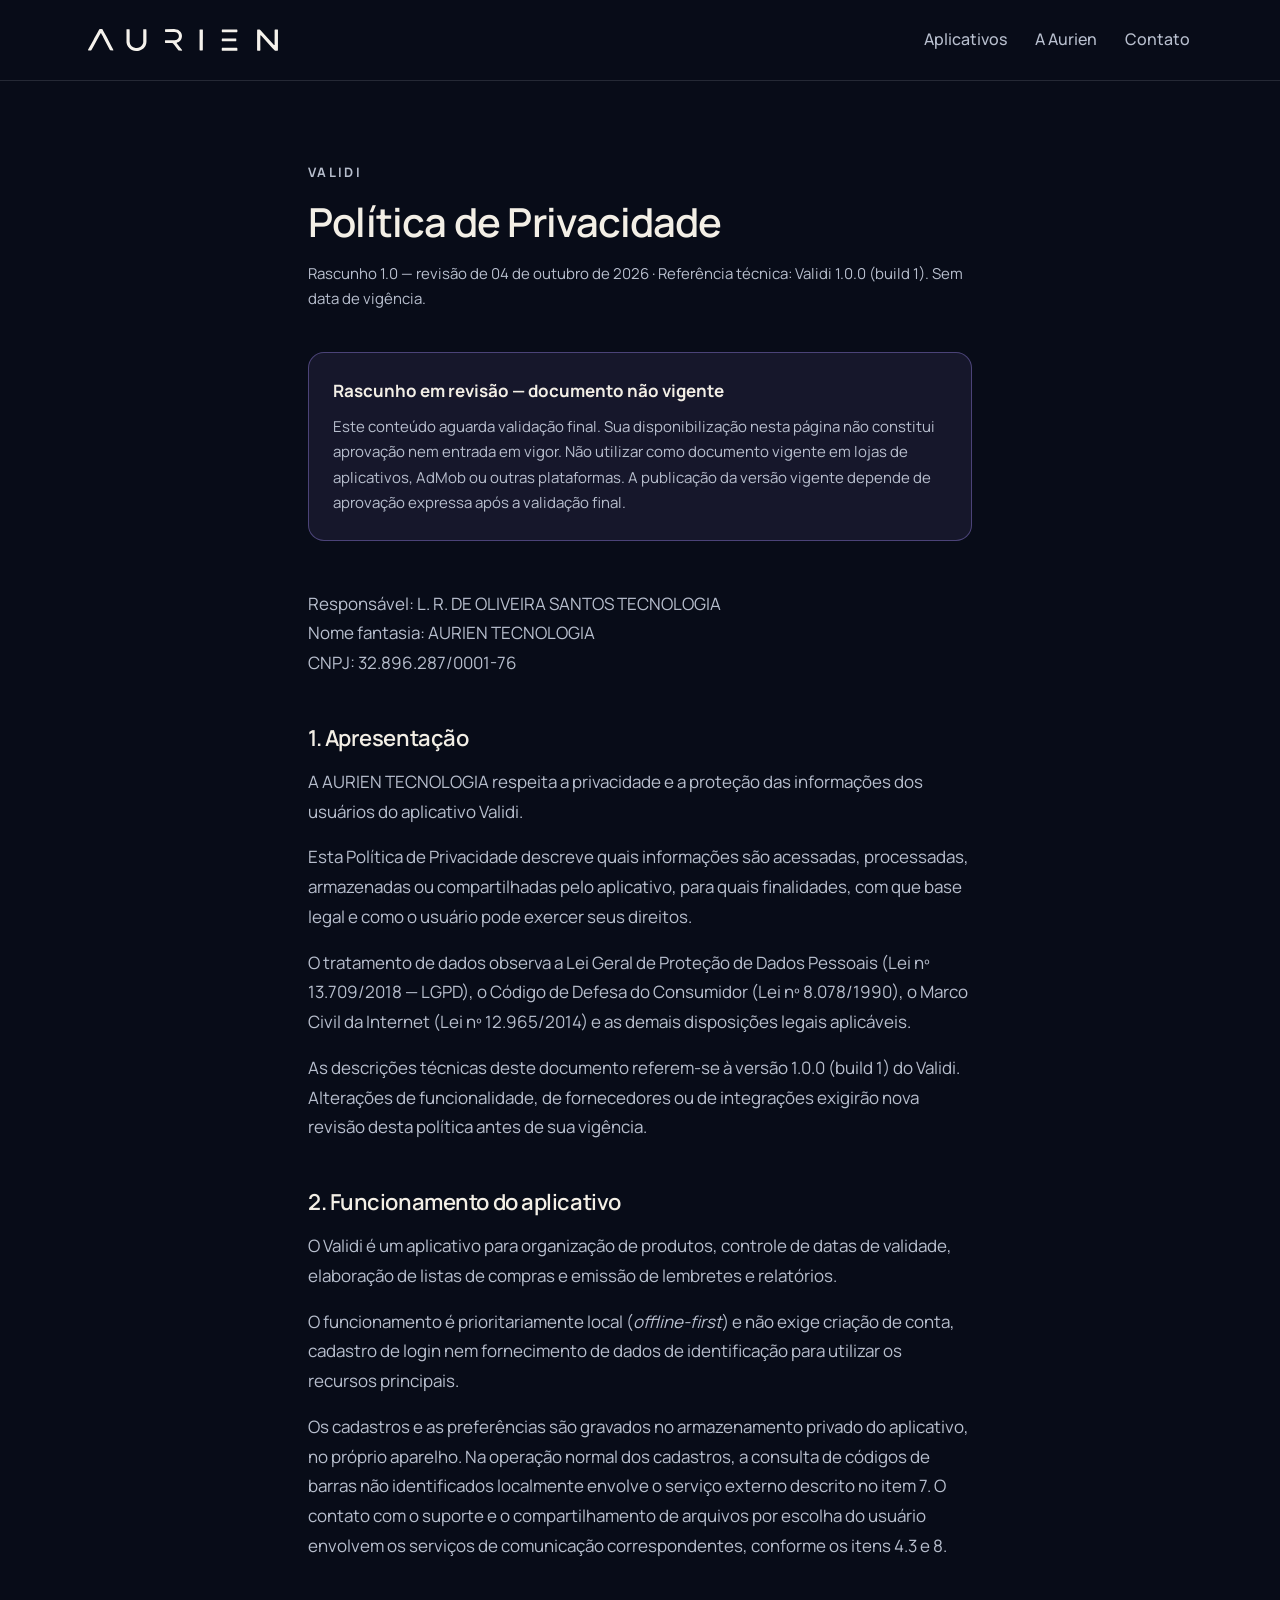
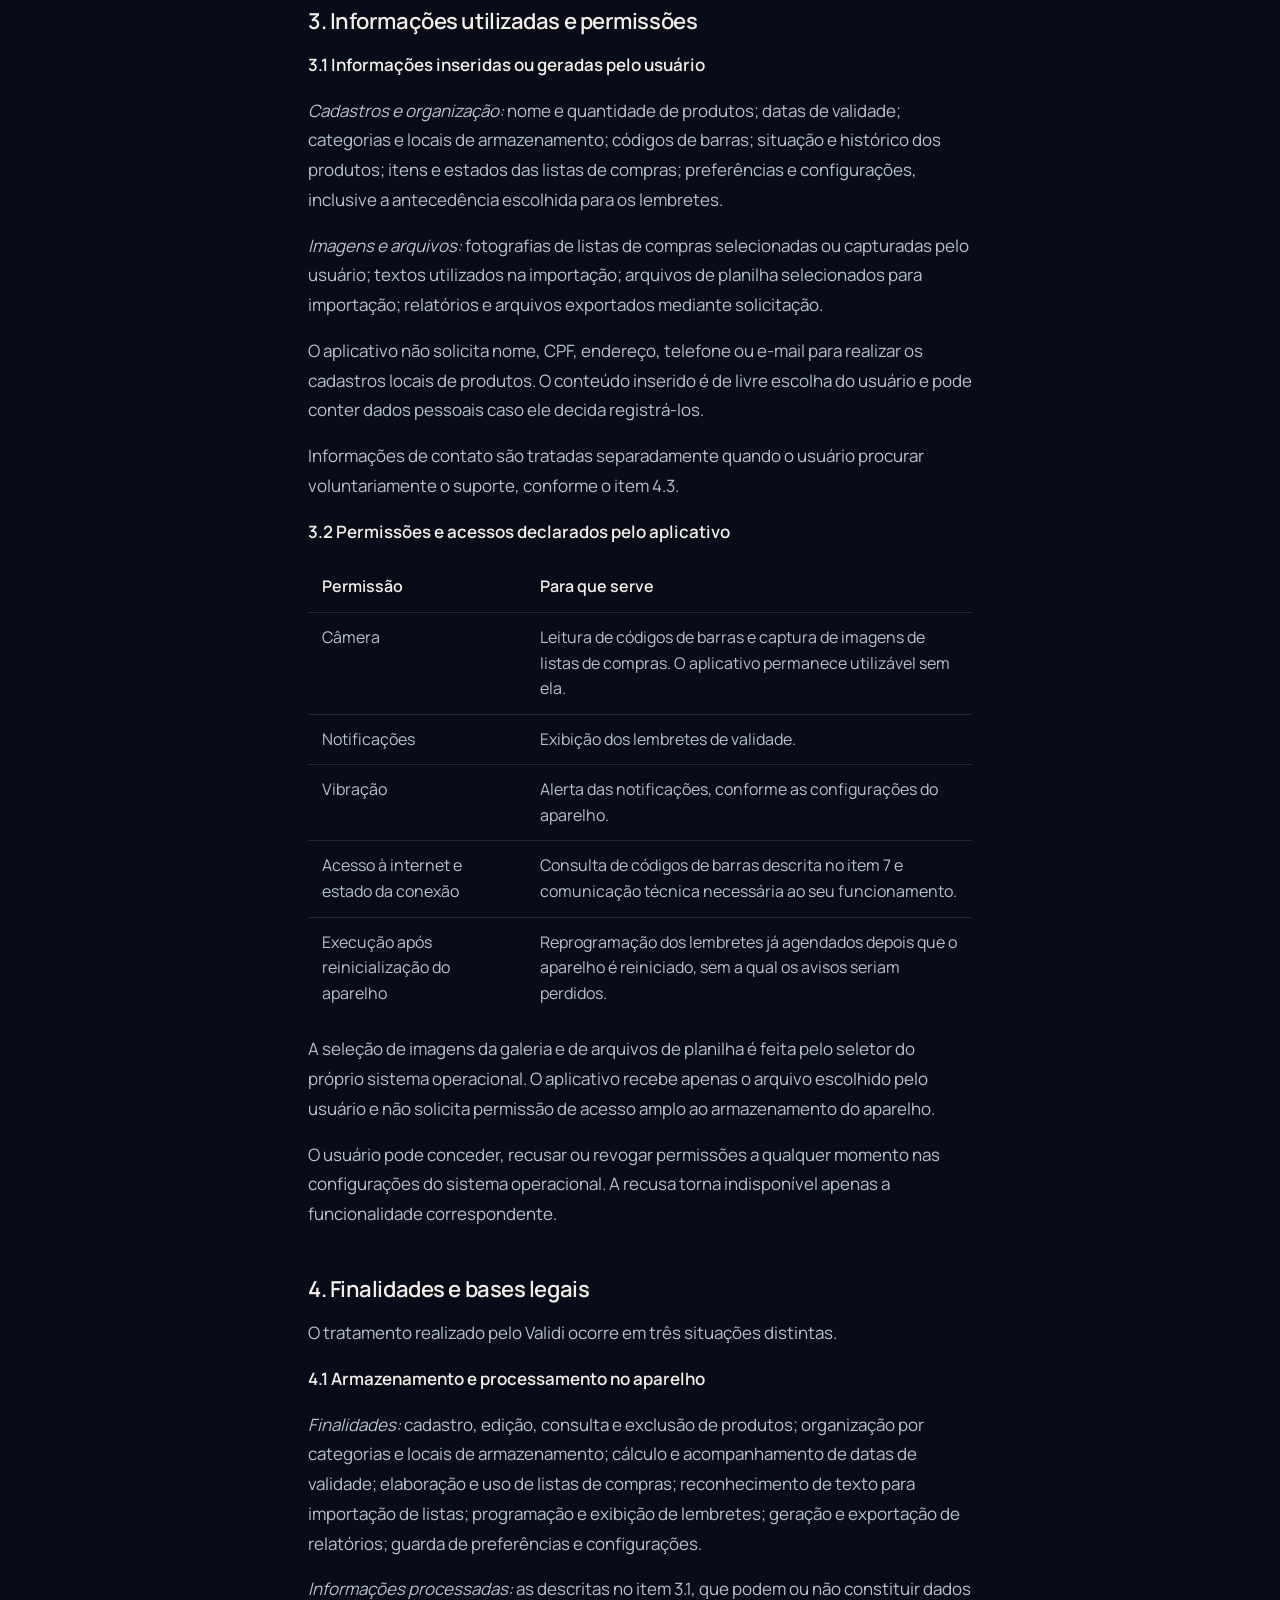
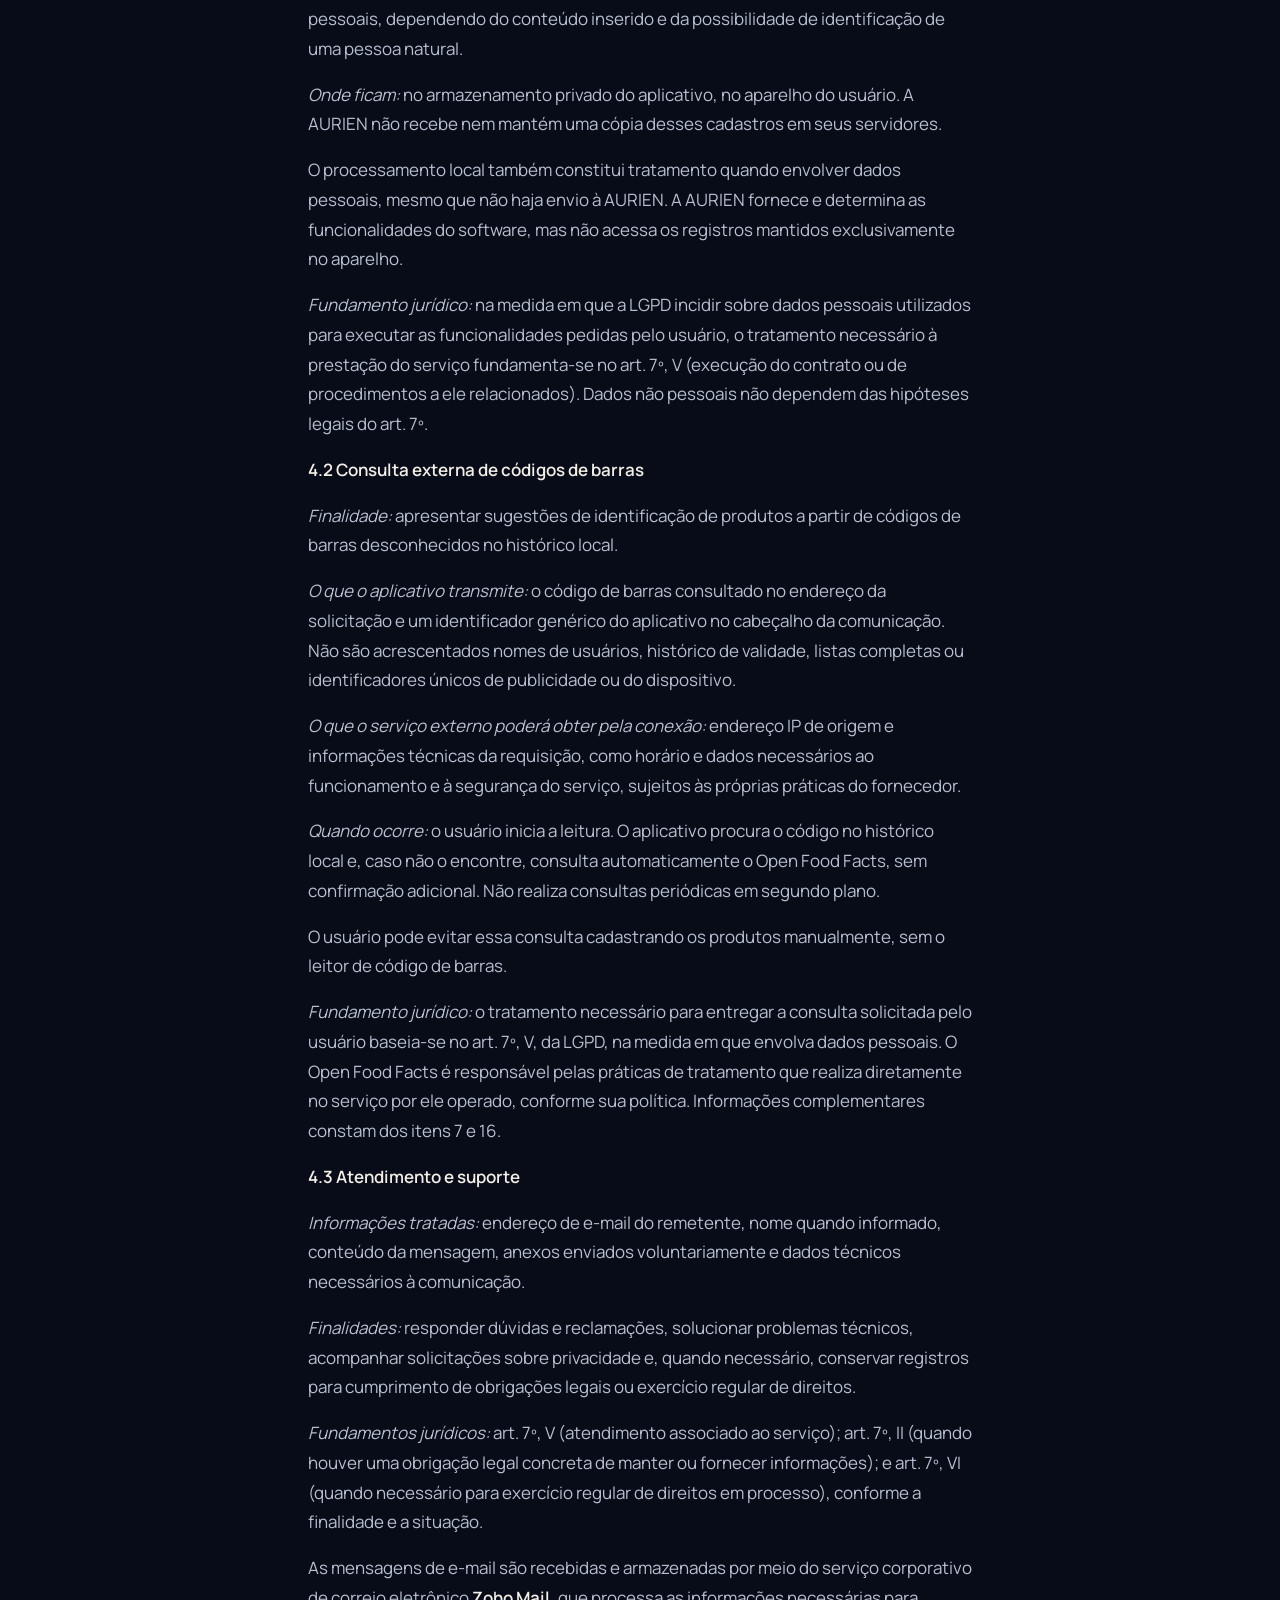
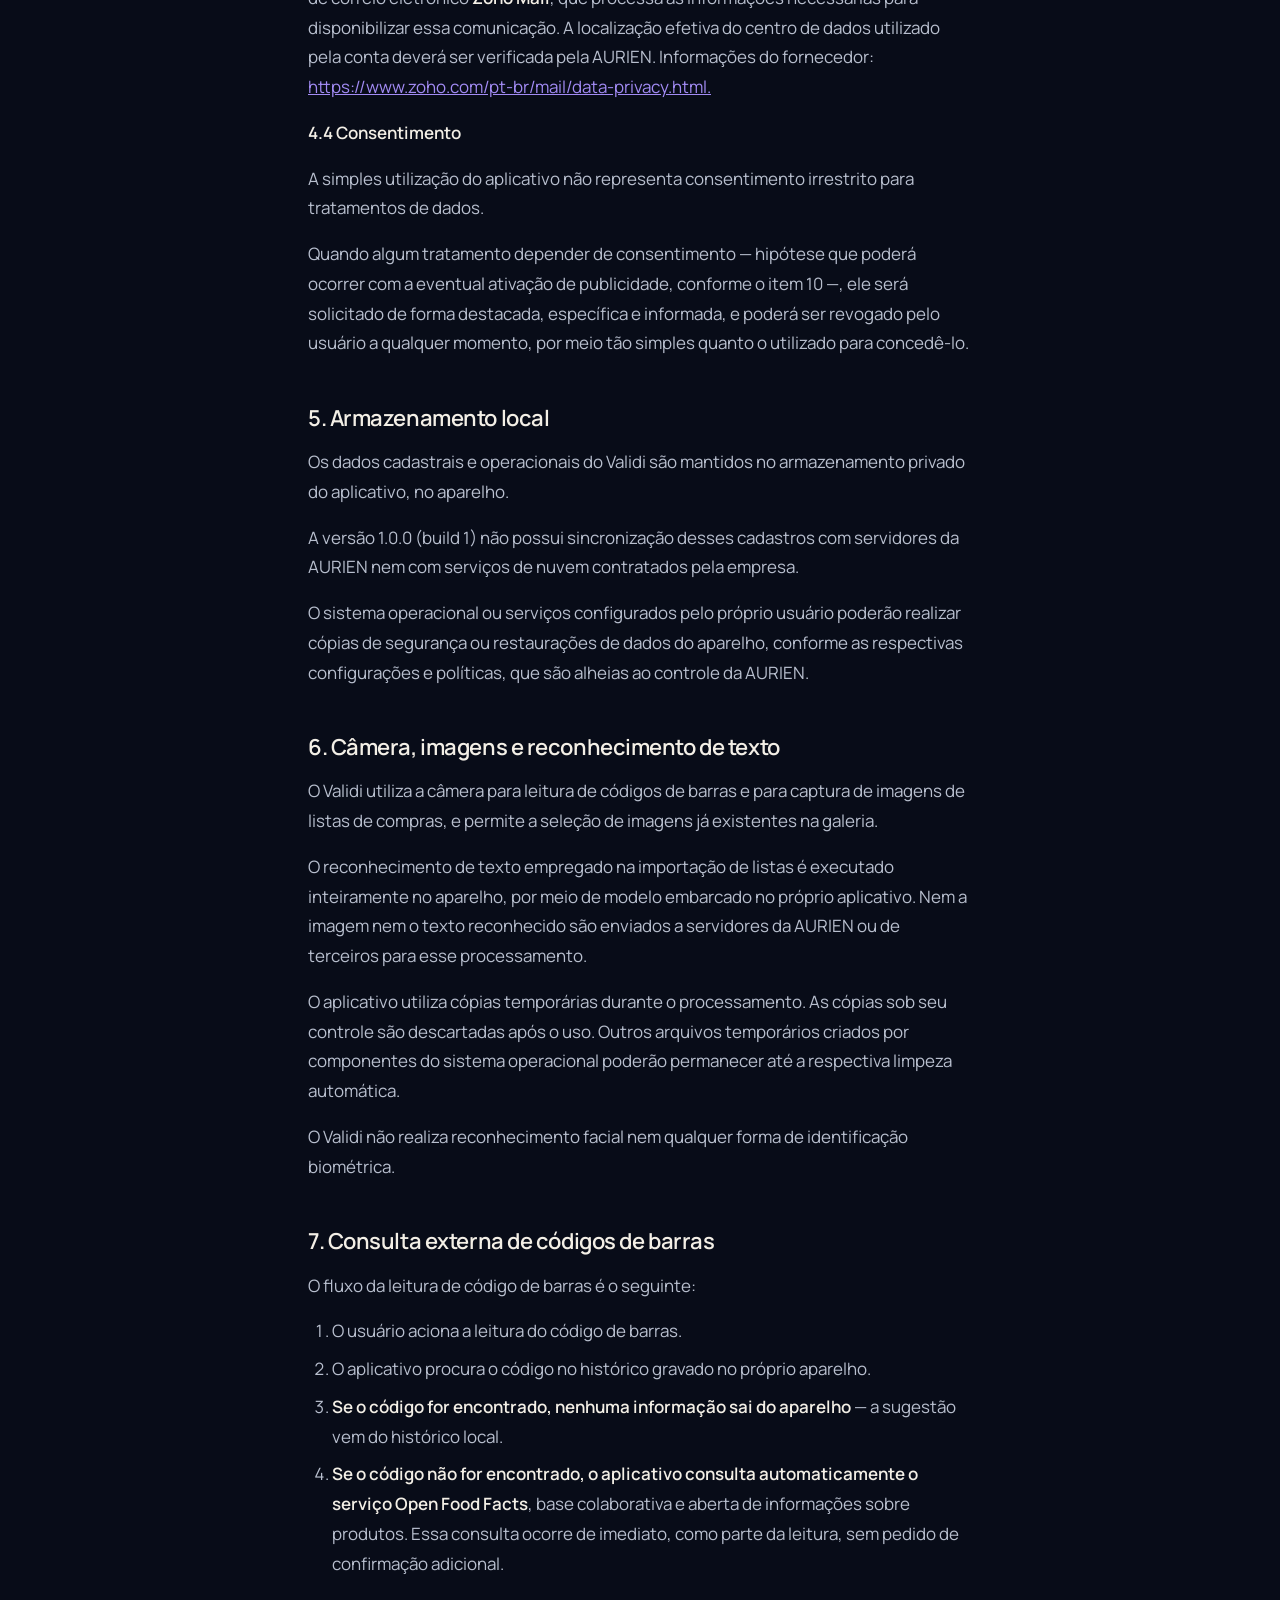
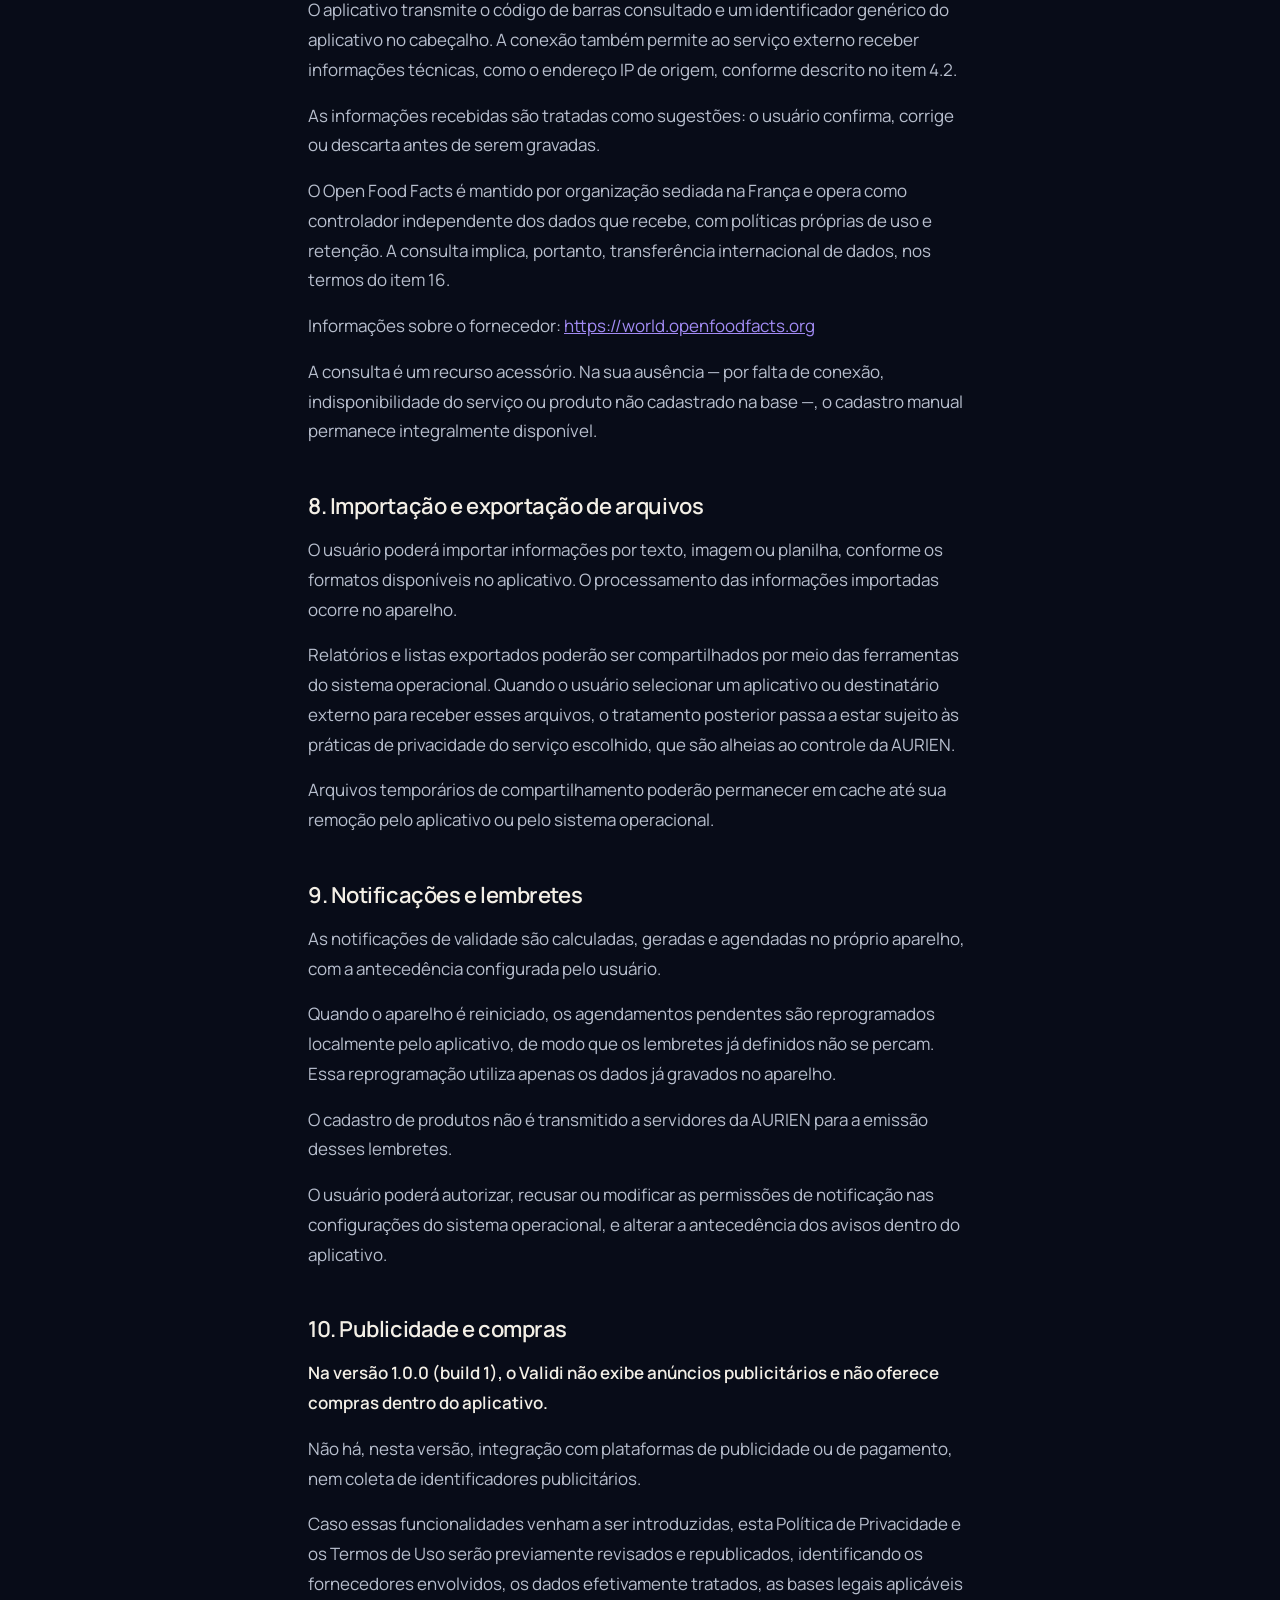
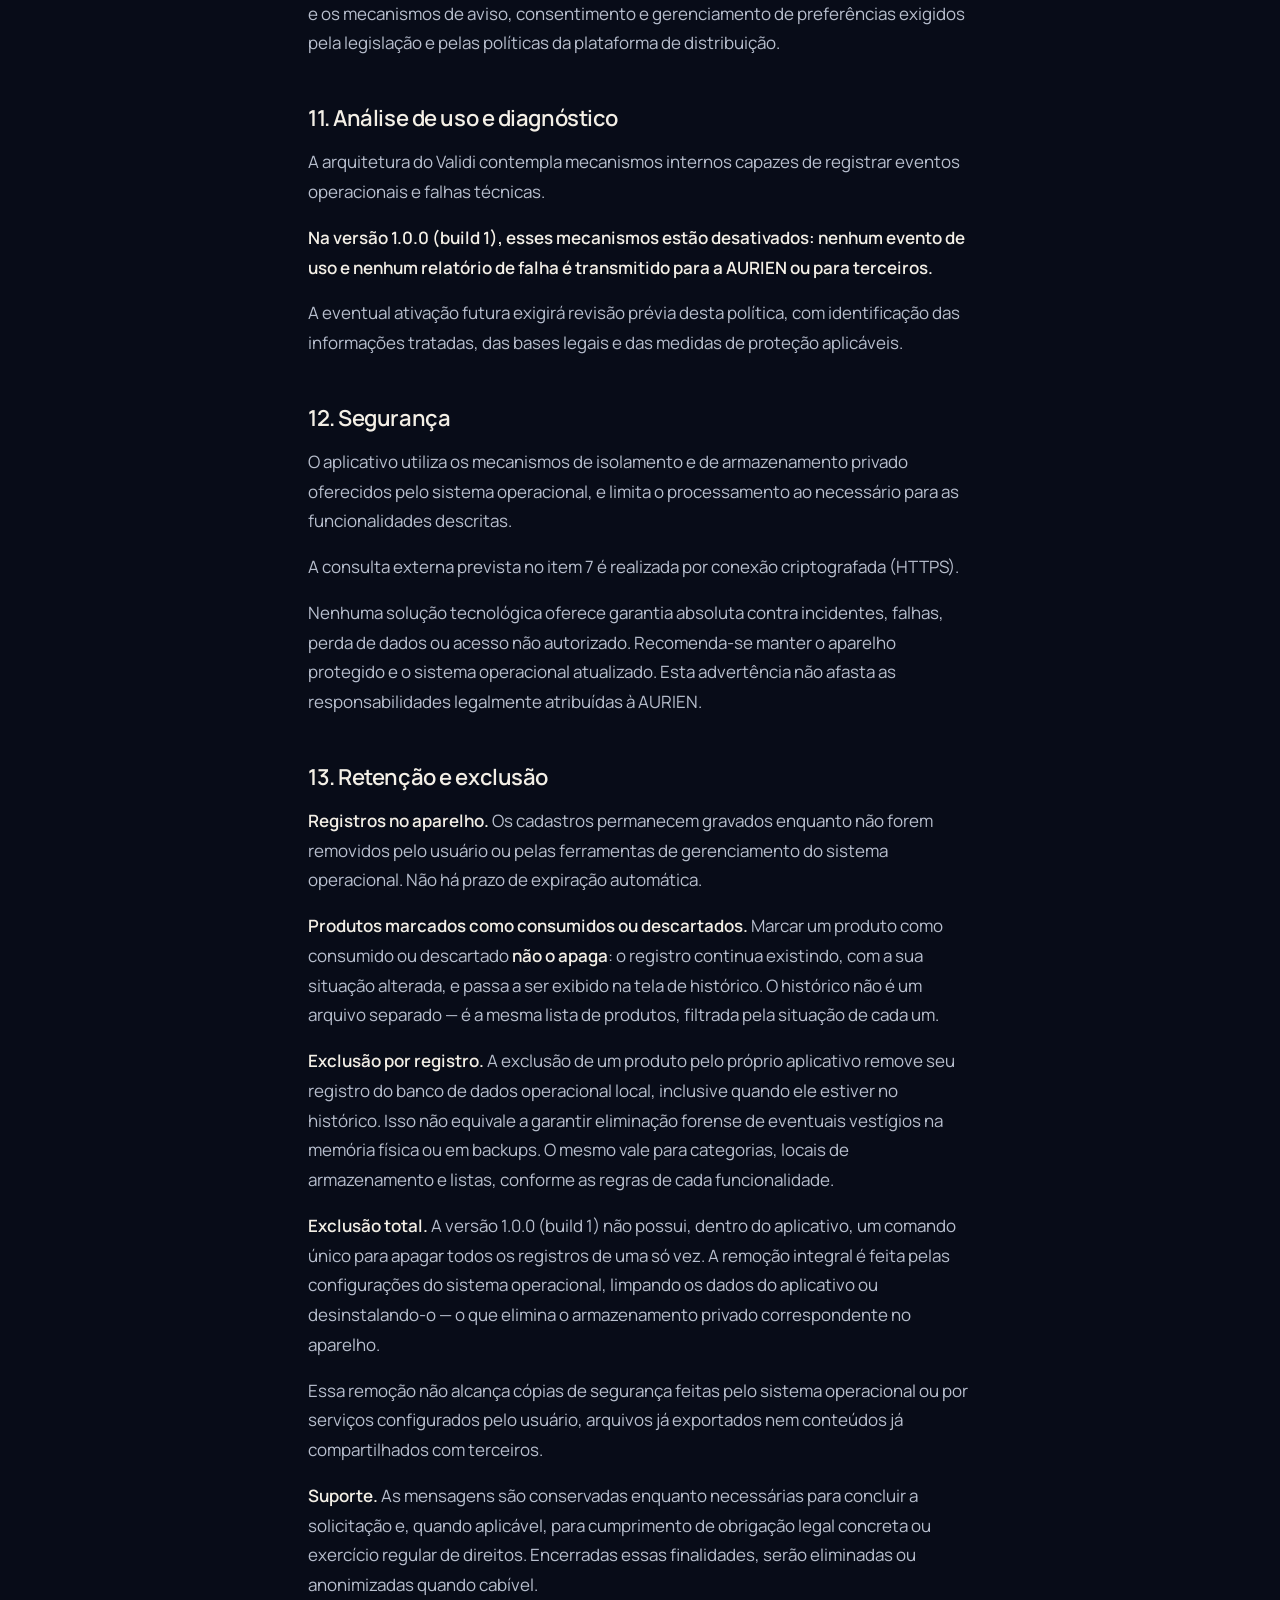
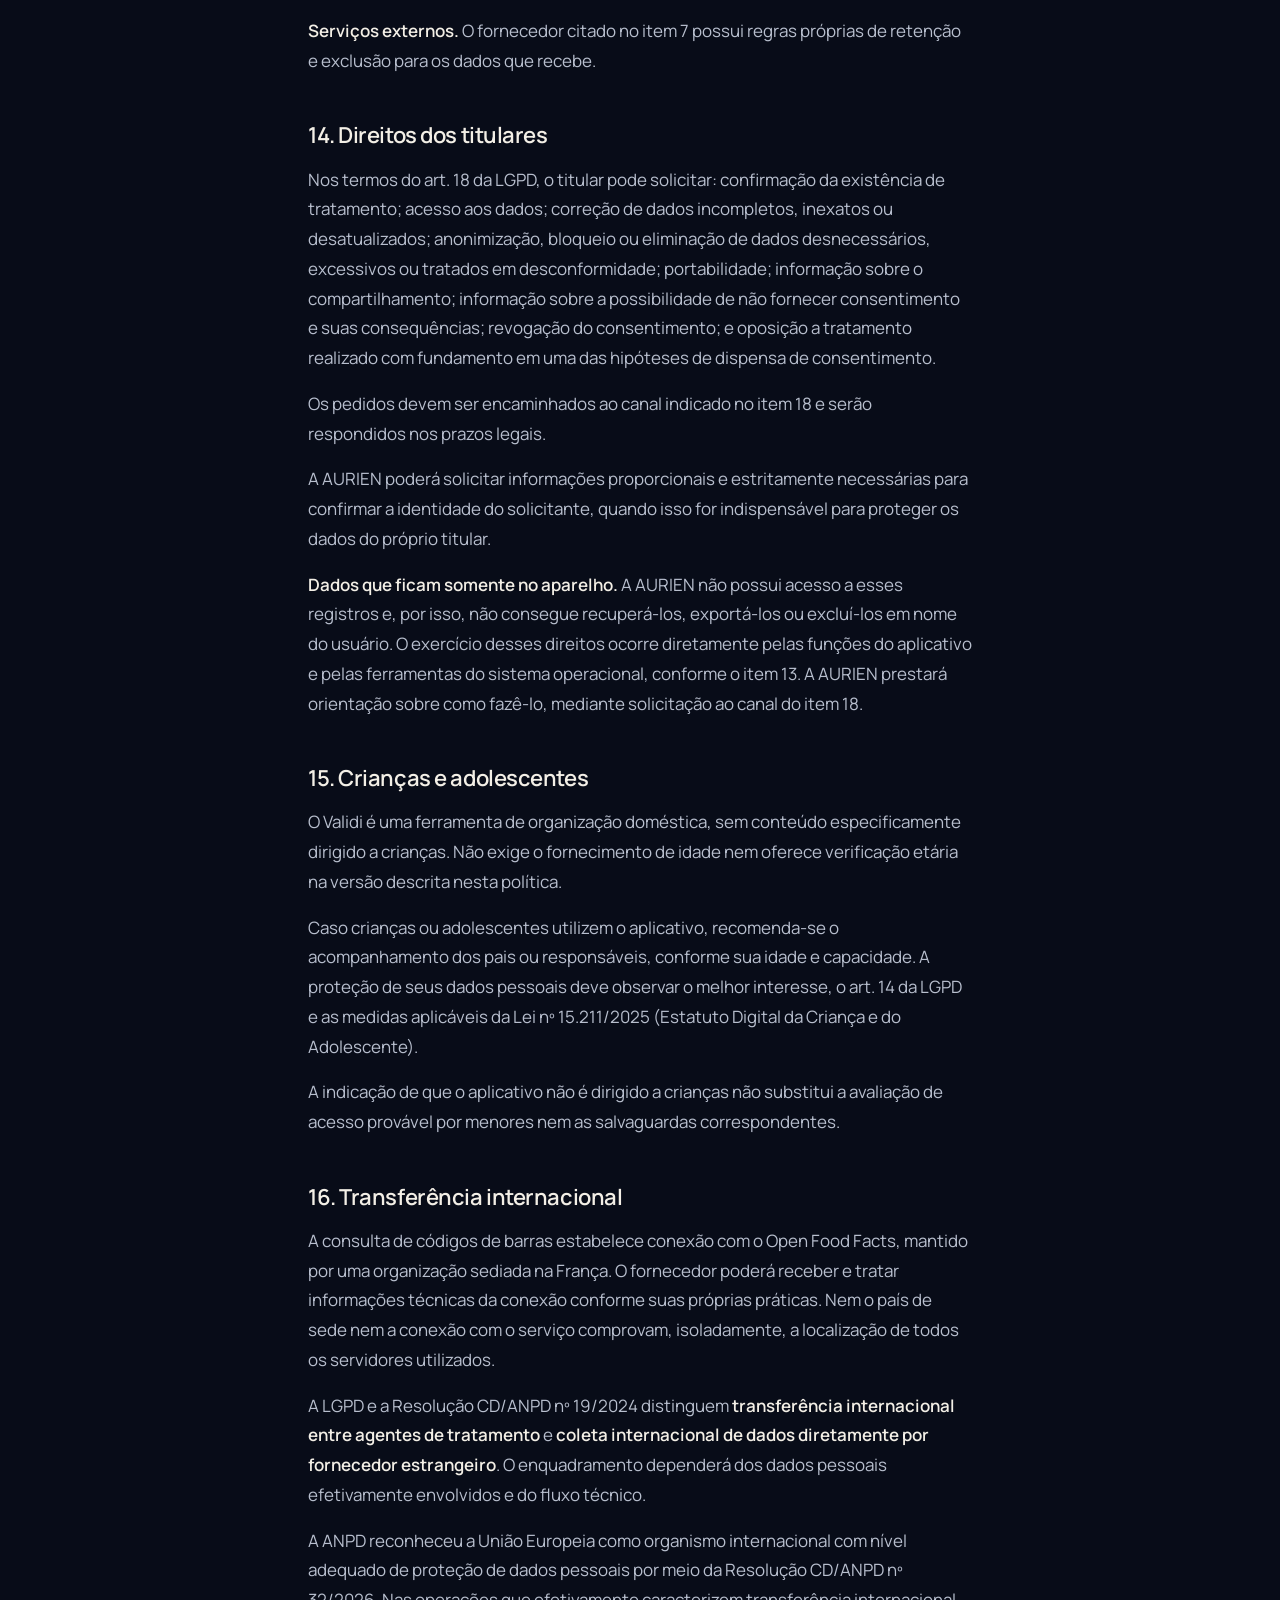
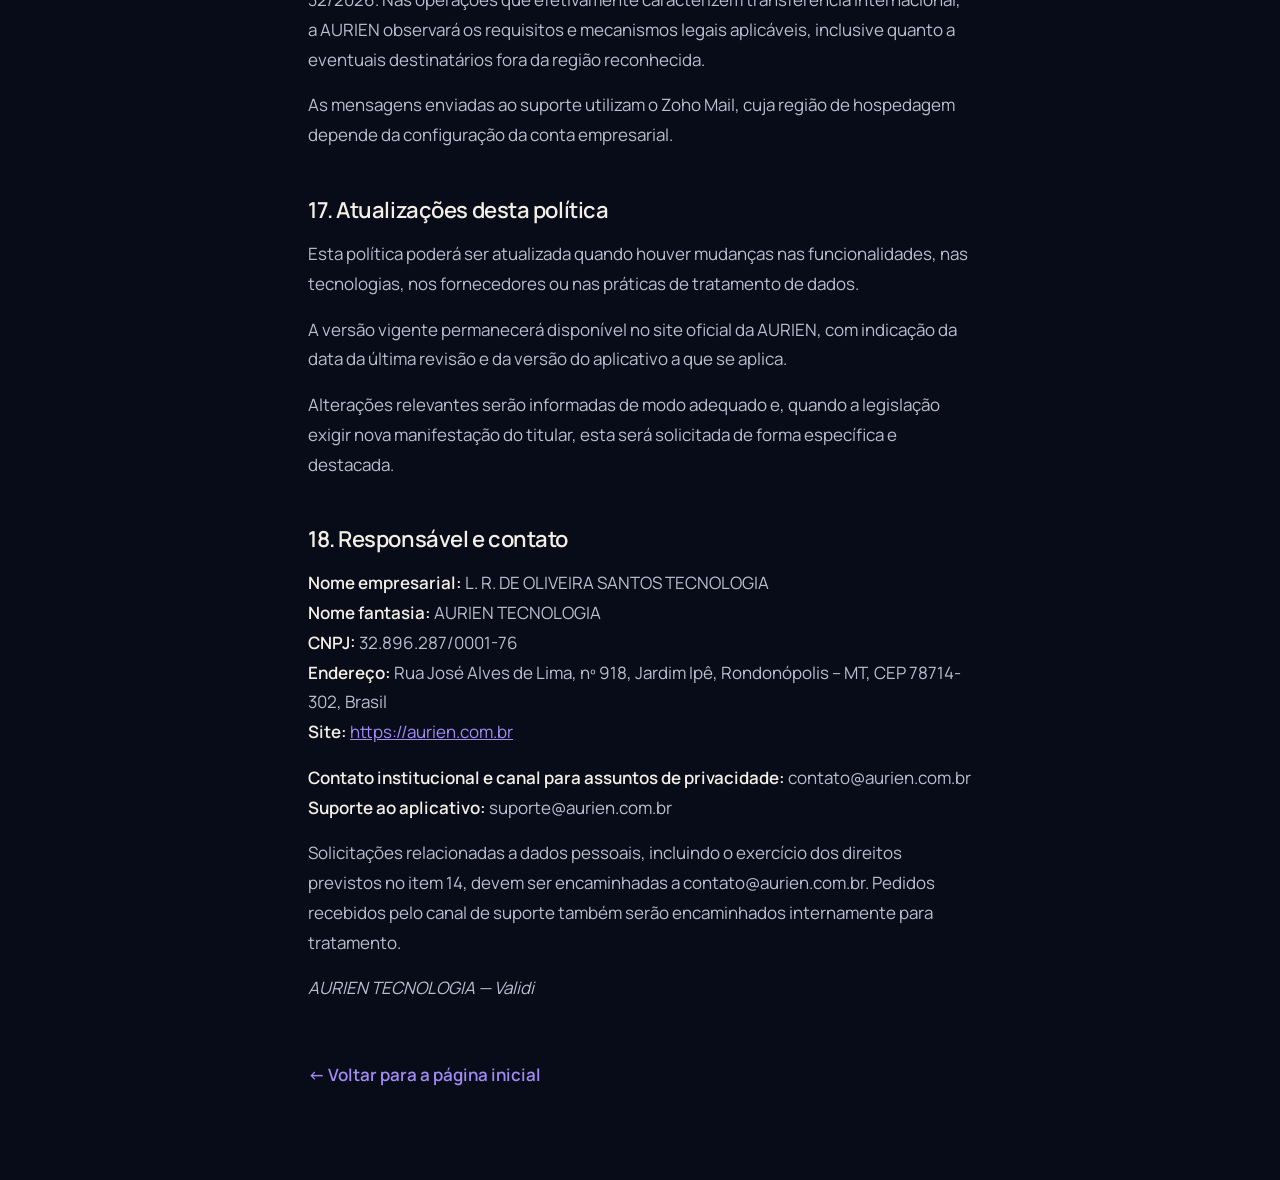
==== commit a6c67c32: "docs: explicitar rascunho sem vigência até validação final" ====
--- a/privacidade/validi/index.html
+++ b/privacidade/validi/index.html
@@ -3,8 +3,8 @@
 <head>
 <meta charset="utf-8">
 <meta name="viewport" content="width=device-width, initial-scale=1">
-<title>Política de Privacidade do Validi — Aurien</title>
-<meta name="description" content="Política de Privacidade do aplicativo Validi, da Aurien TECNOLOGIA.">
+<title>Rascunho — Política de Privacidade do Validi — Aurien</title>
+<meta name="description" content="Documento em revisão, sem vigência e aguardando validação final.">
 <meta name="robots" content="noindex, nofollow">
 <link rel="icon" href="../../assets/marca/aurien-favicon.svg">
 <link rel="preconnect" href="https://fonts.googleapis.com">
@@ -34,7 +34,11 @@
 
     <p class="sobrancelha">Validi</p>
     <h1 style="margin-top:var(--e2)">Política de Privacidade</h1>
-    <p class="legal__data">Versão 1.0 — revisão de 04 de outubro de 2026; aplicável após publicação oficial · Aplicável ao aplicativo Validi, versão 1.0.0 (build 1).</p>
+    <p class="legal__data">Rascunho 1.0 — revisão de 04 de outubro de 2026 · Referência técnica: Validi 1.0.0 (build 1). Sem data de vigência.</p>
+    <div class="aviso" role="note">
+      <strong>Rascunho em revisão — documento não vigente</strong>
+      <p>Este conteúdo aguarda validação final. Sua disponibilização nesta página não constitui aprovação nem entrada em vigor. Não utilizar como documento vigente em lojas de aplicativos, AdMob ou outras plataformas. A publicação da versão vigente depende de aprovação expressa após a validação final.</p>
+    </div>
 
     <div class="legal__corpo">
 <p>Responsável: L. R. DE OLIVEIRA SANTOS TECNOLOGIA<br>Nome fantasia: AURIEN TECNOLOGIA<br>CNPJ: 32.896.287/0001-76</p>
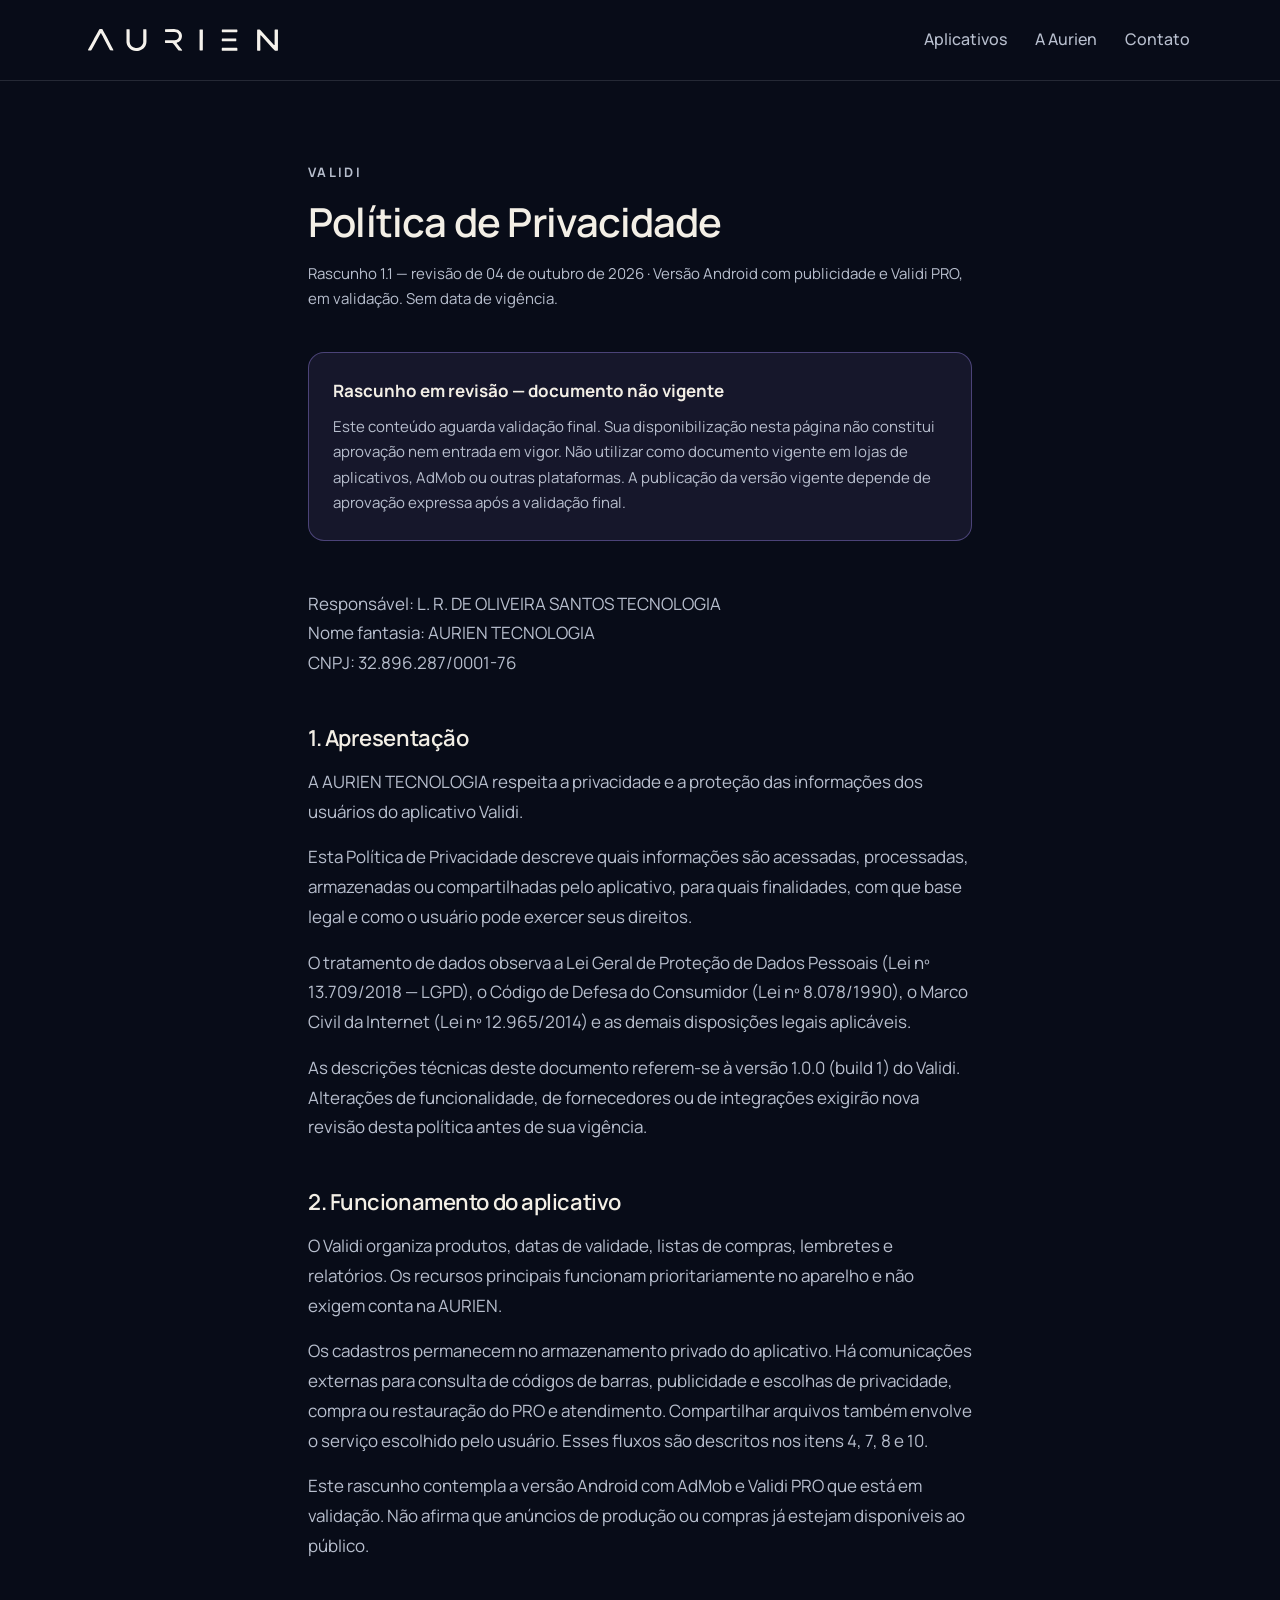
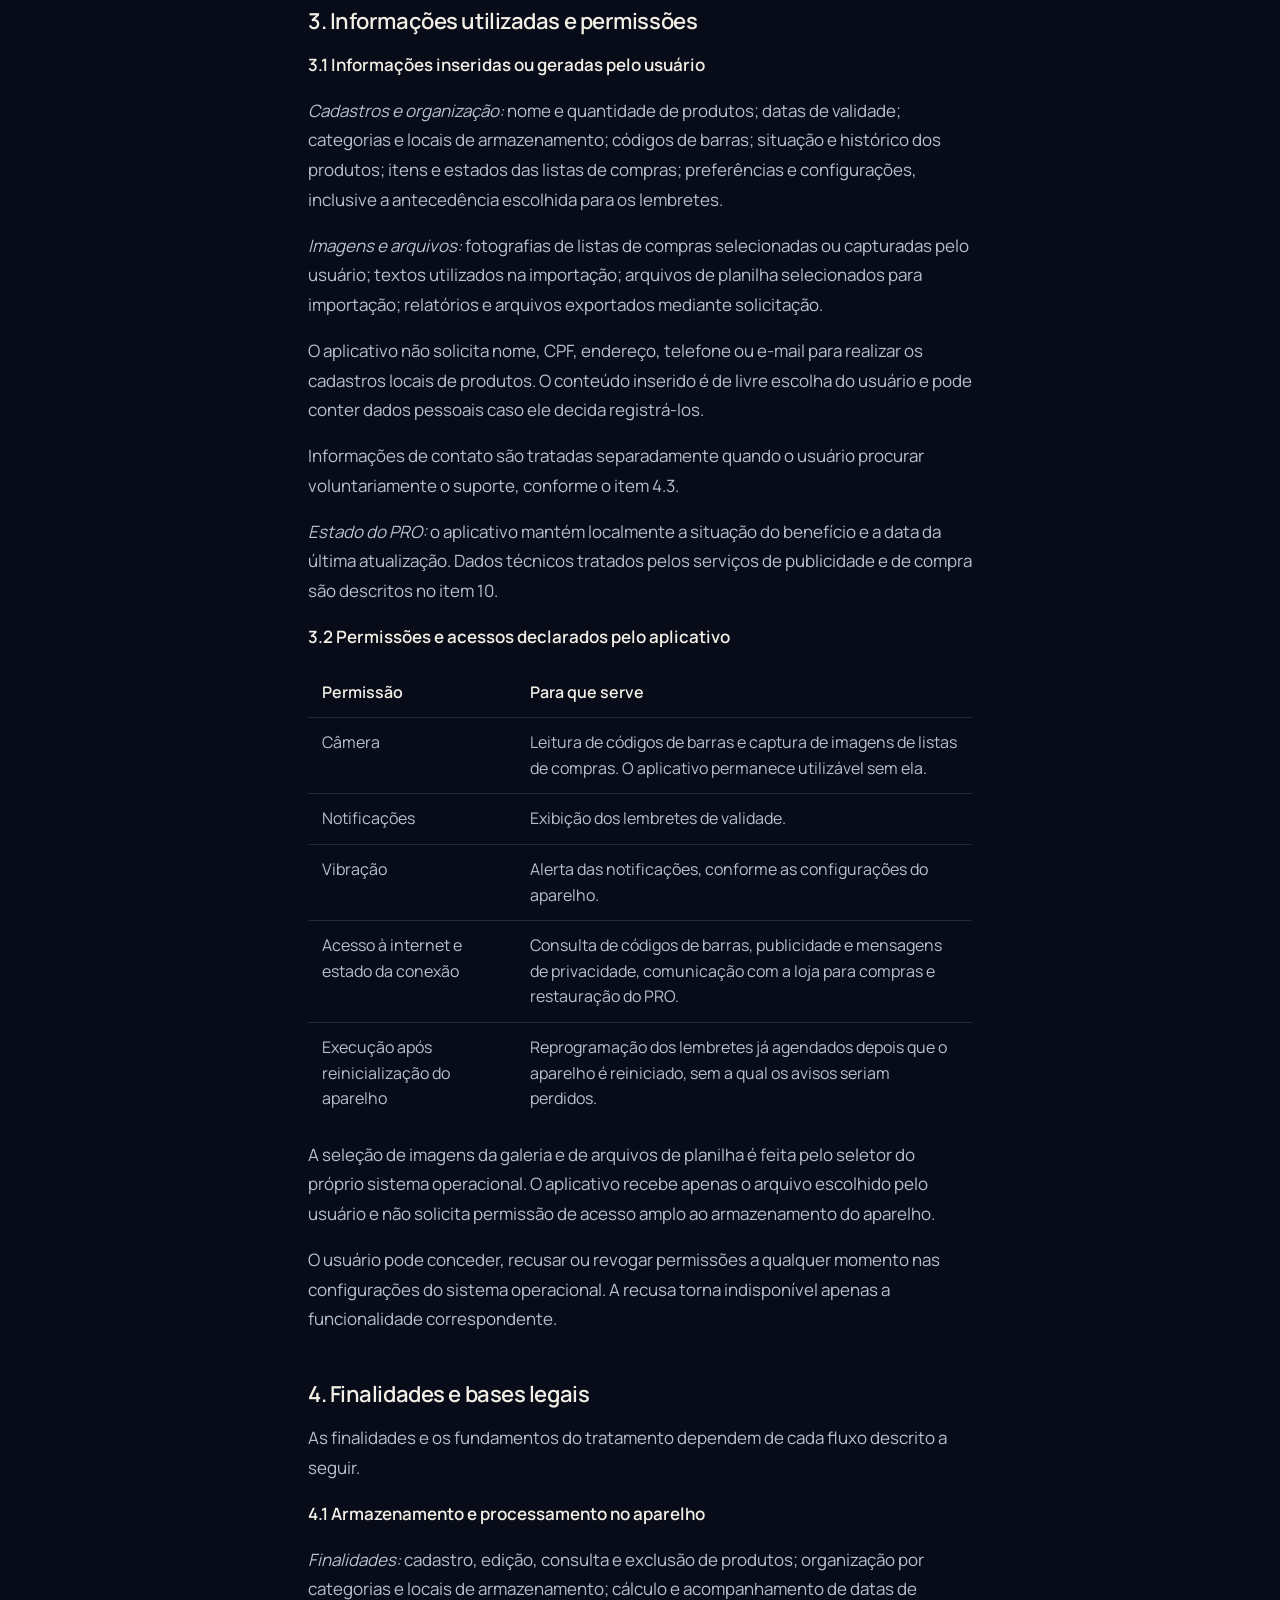
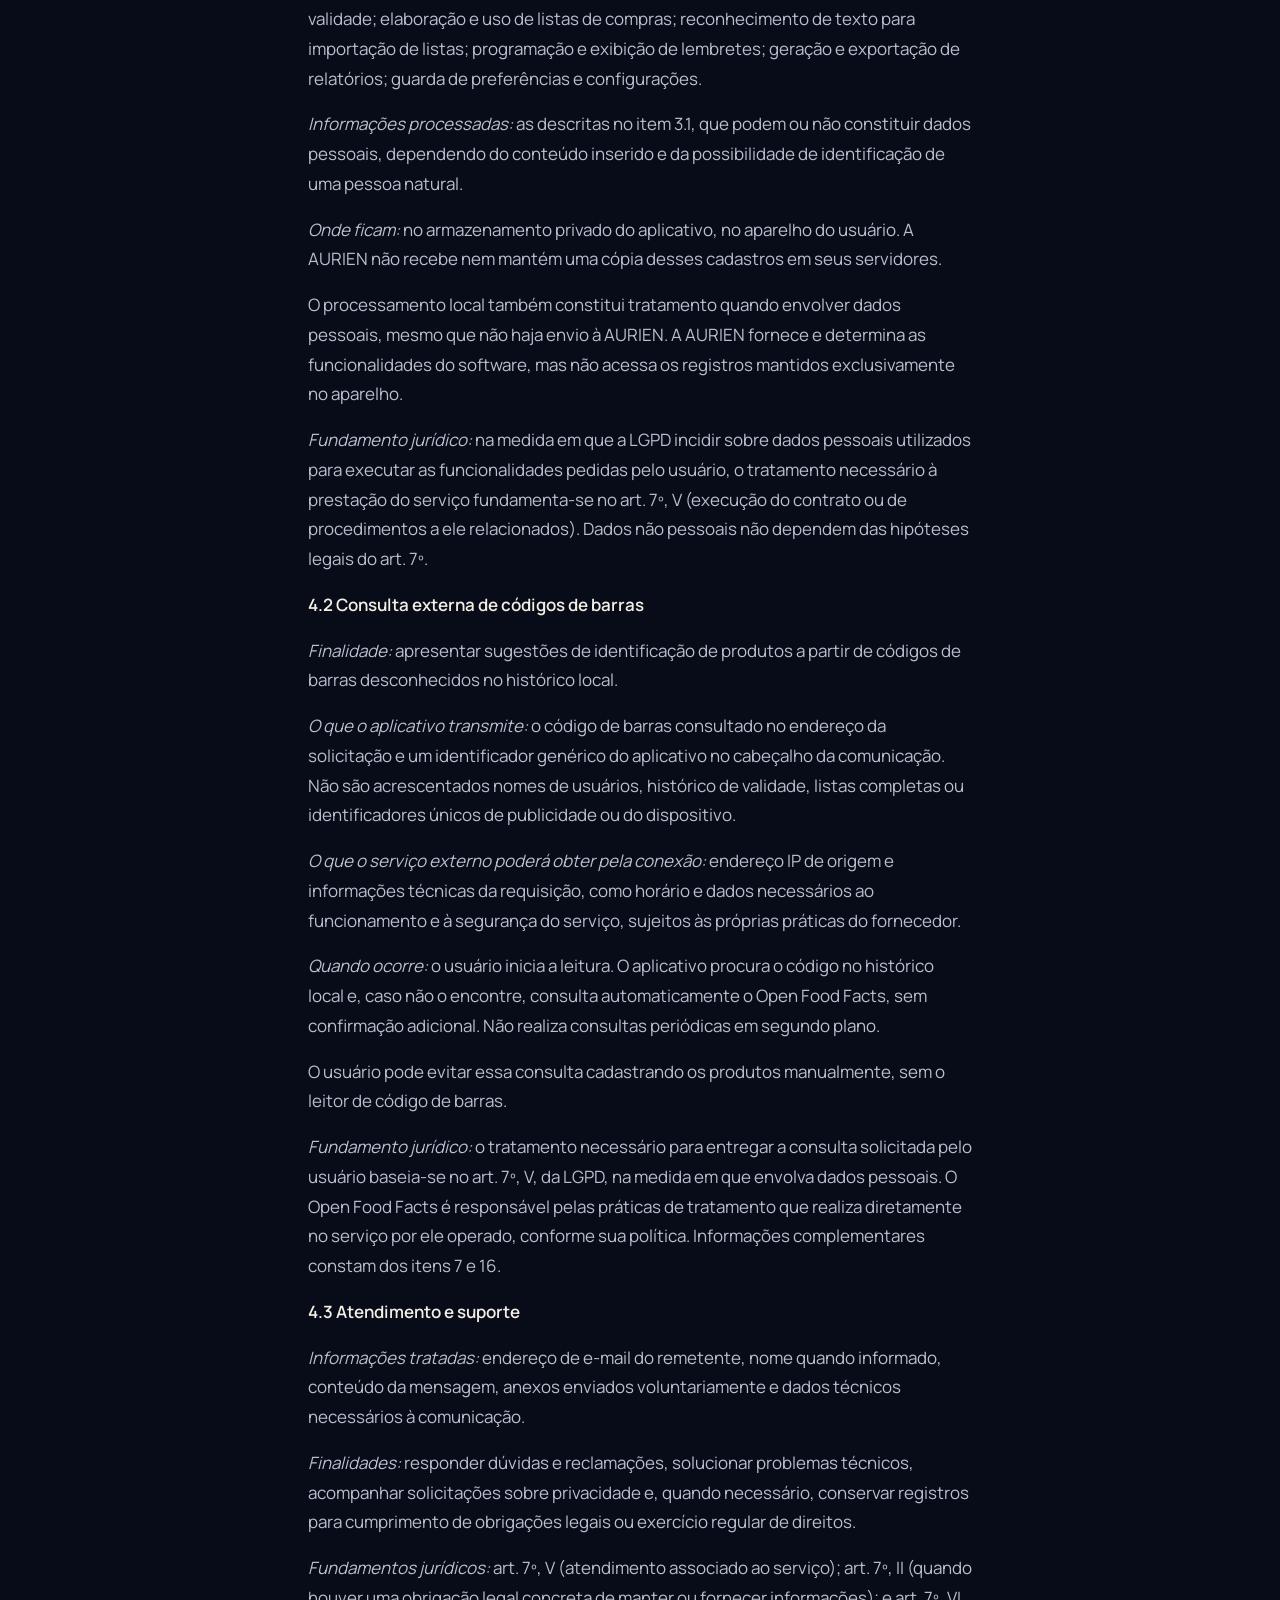
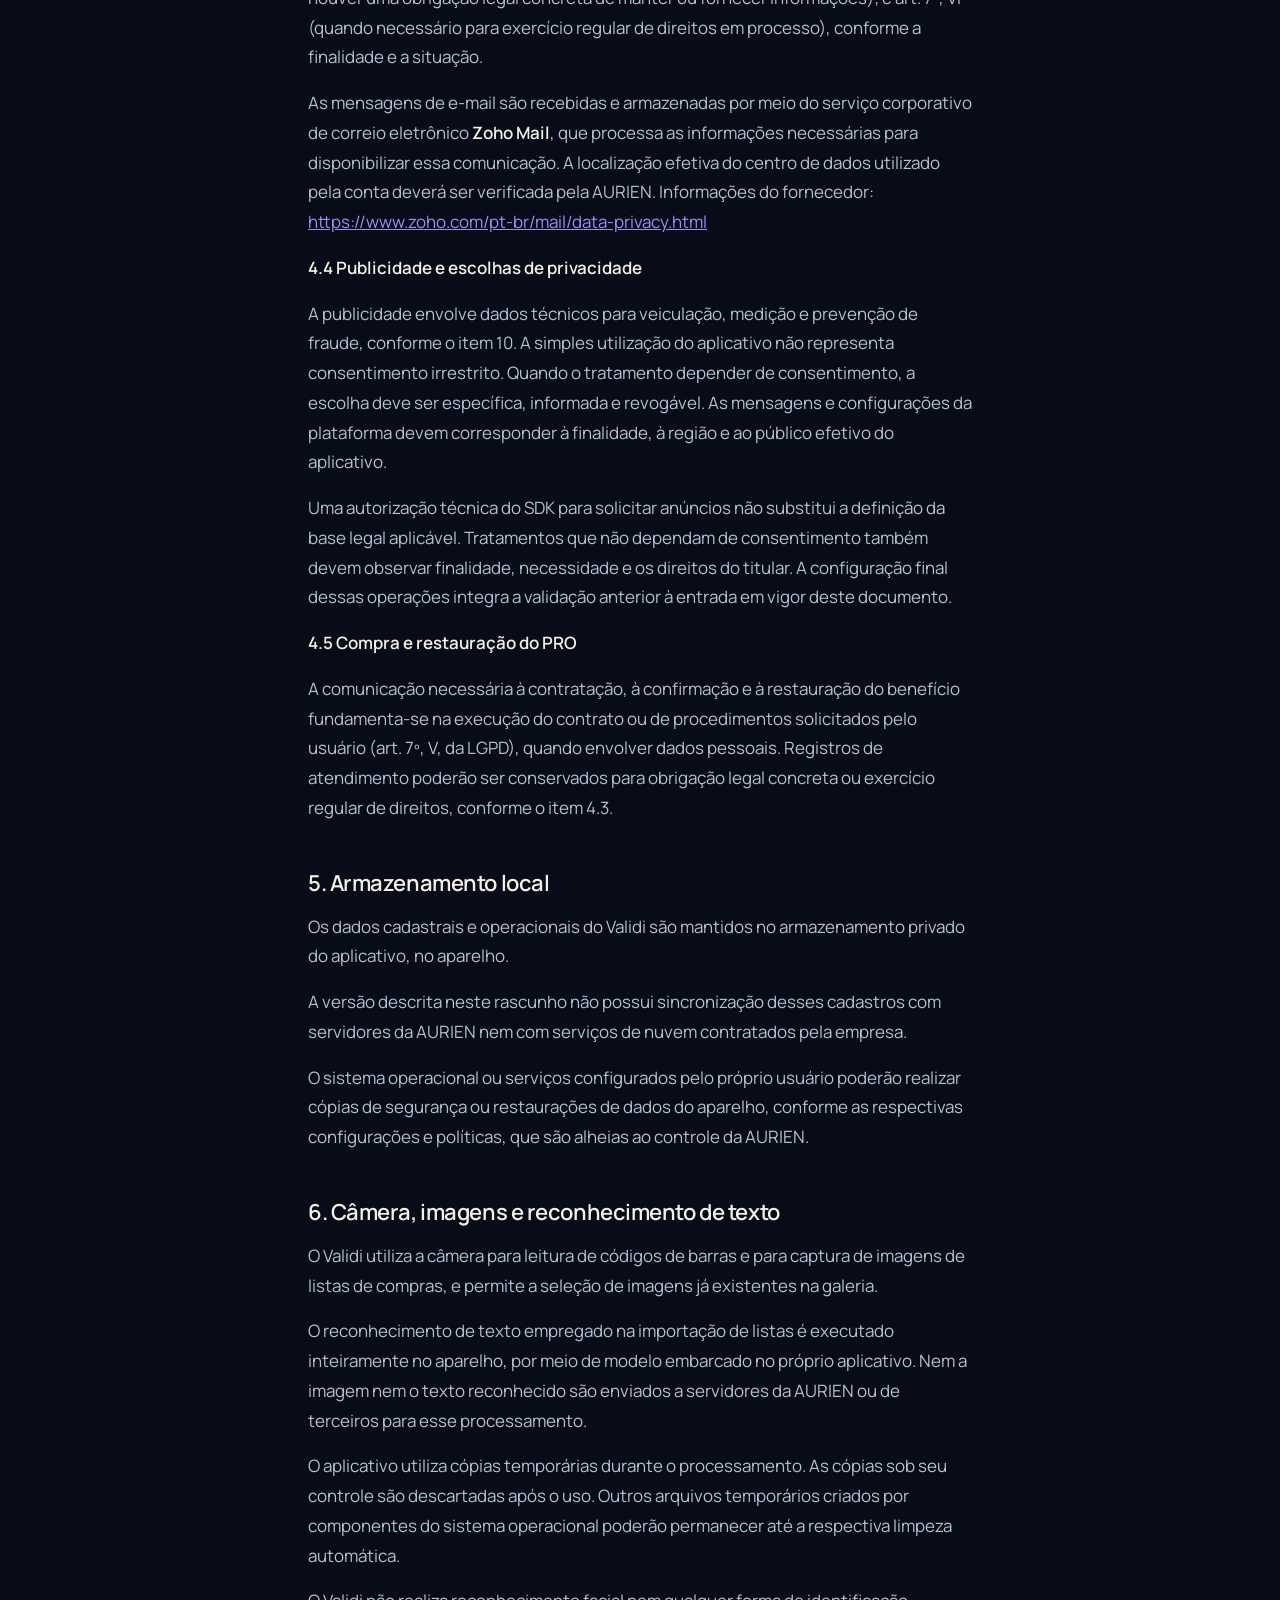
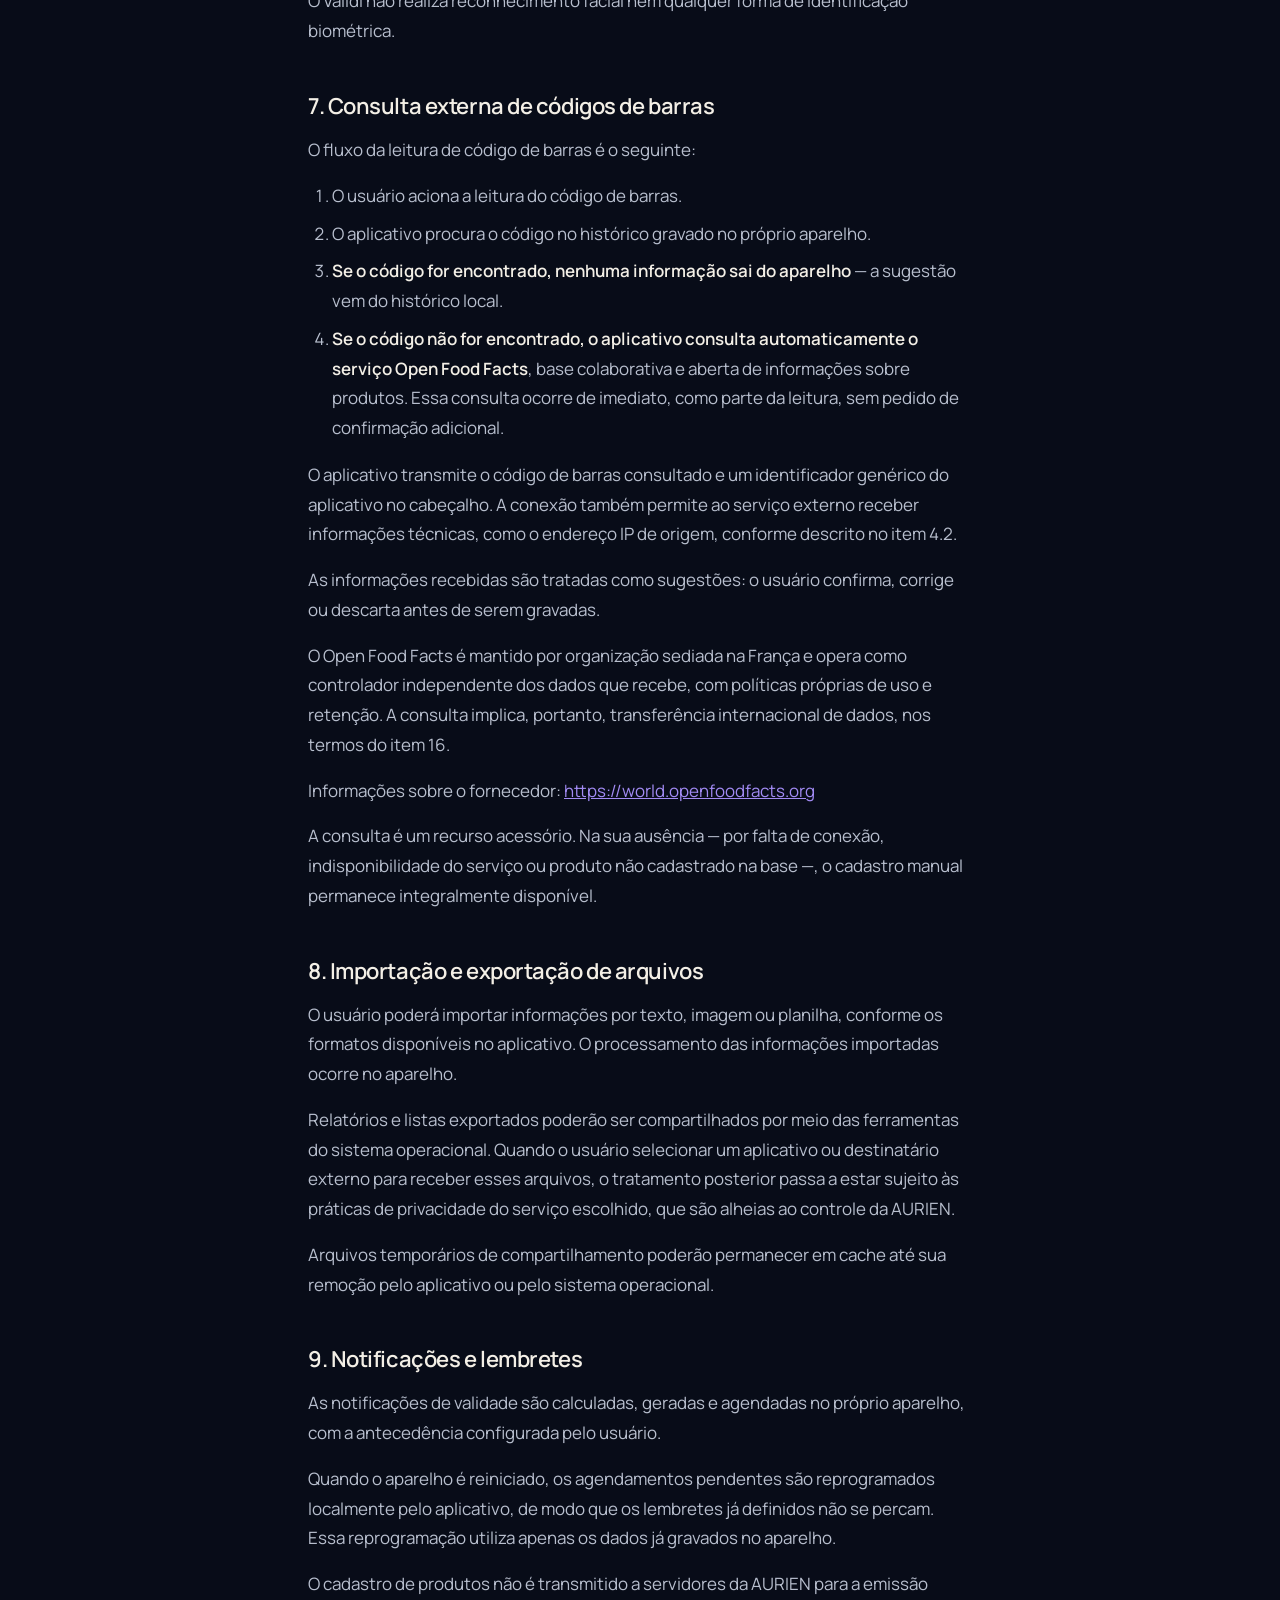
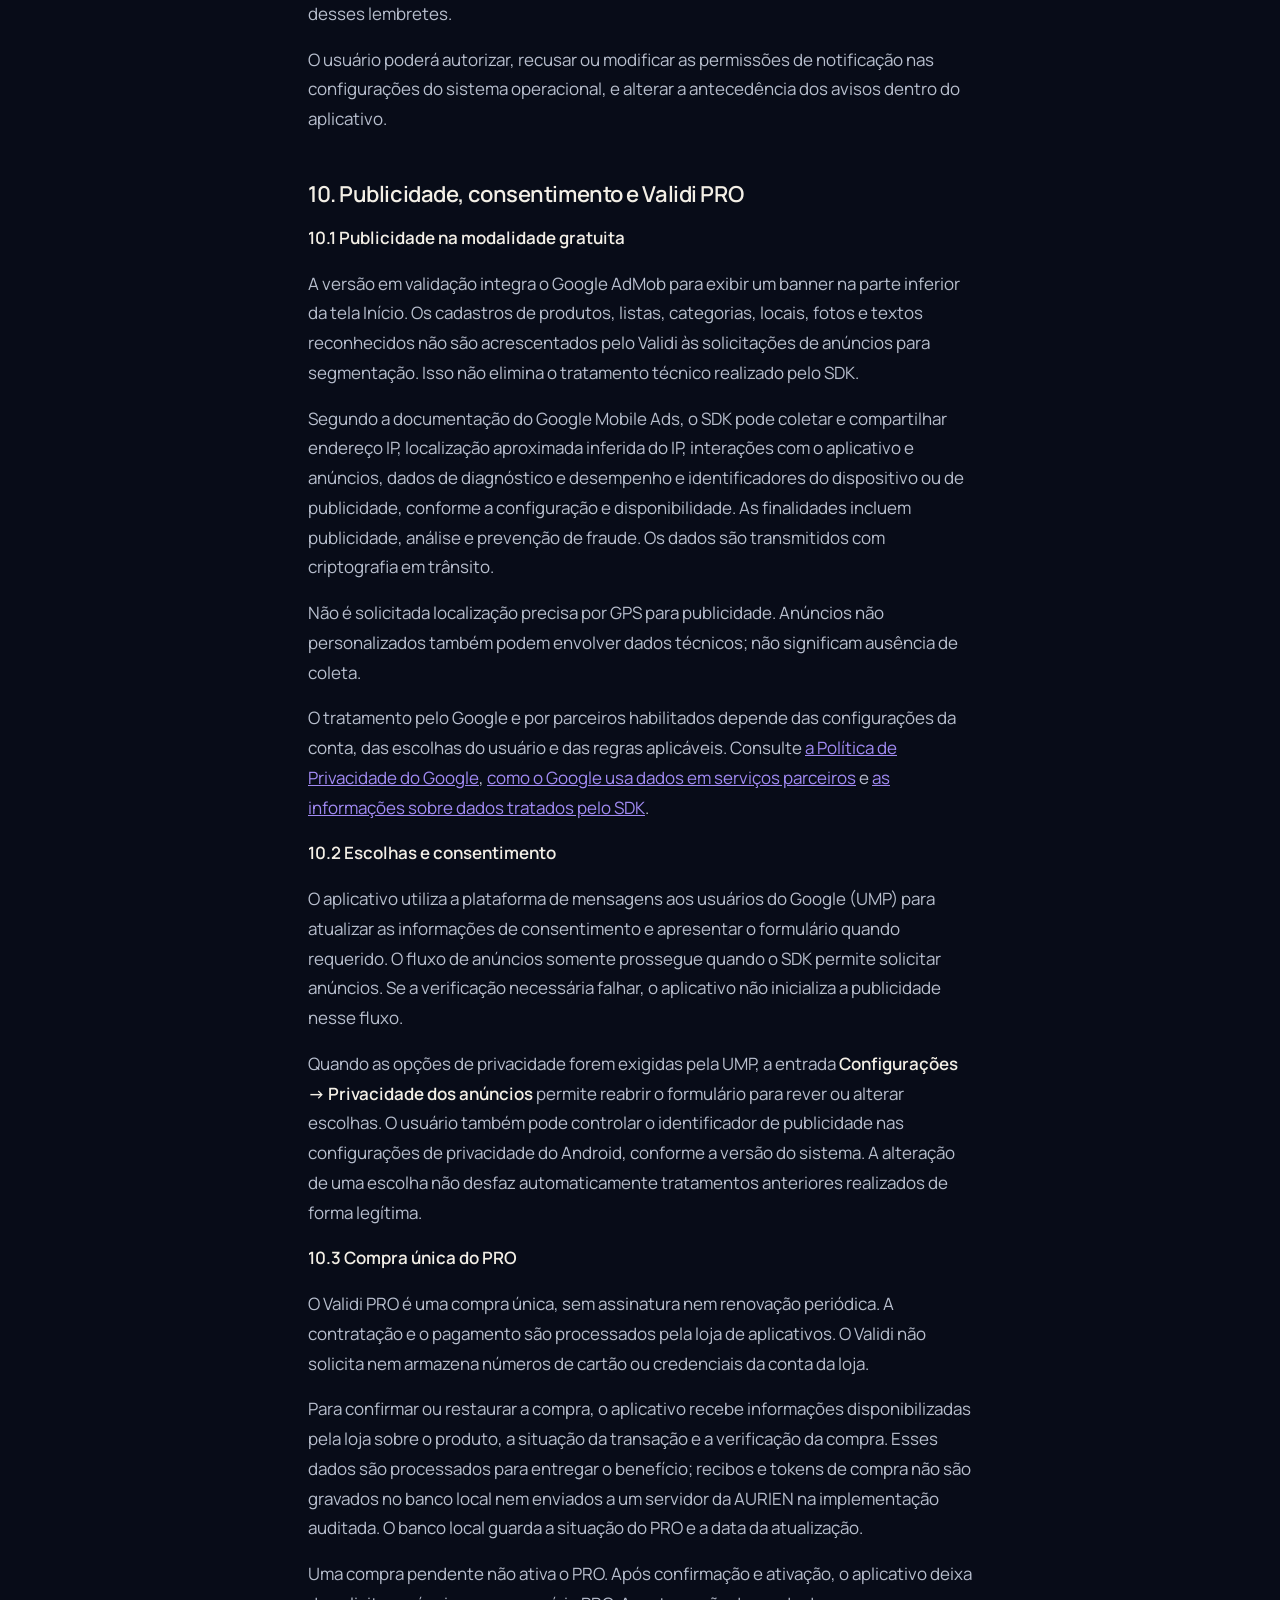
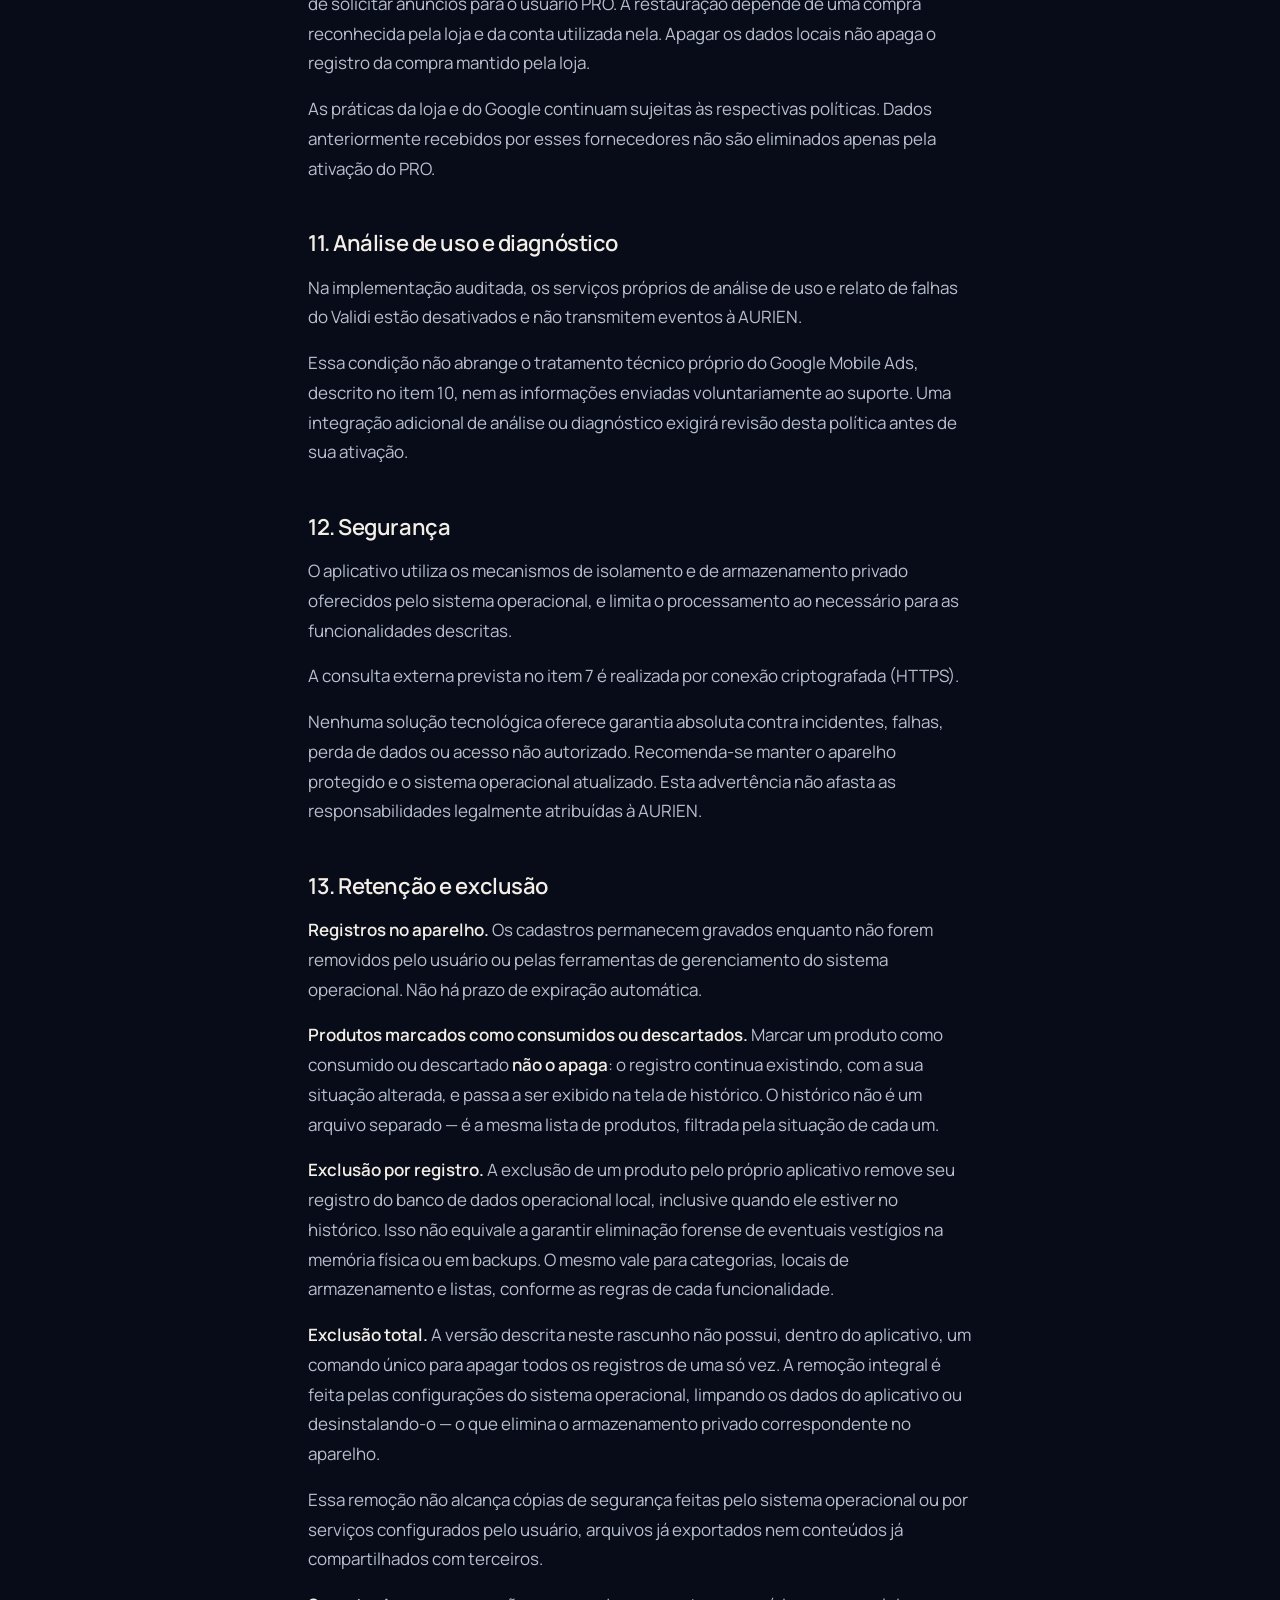
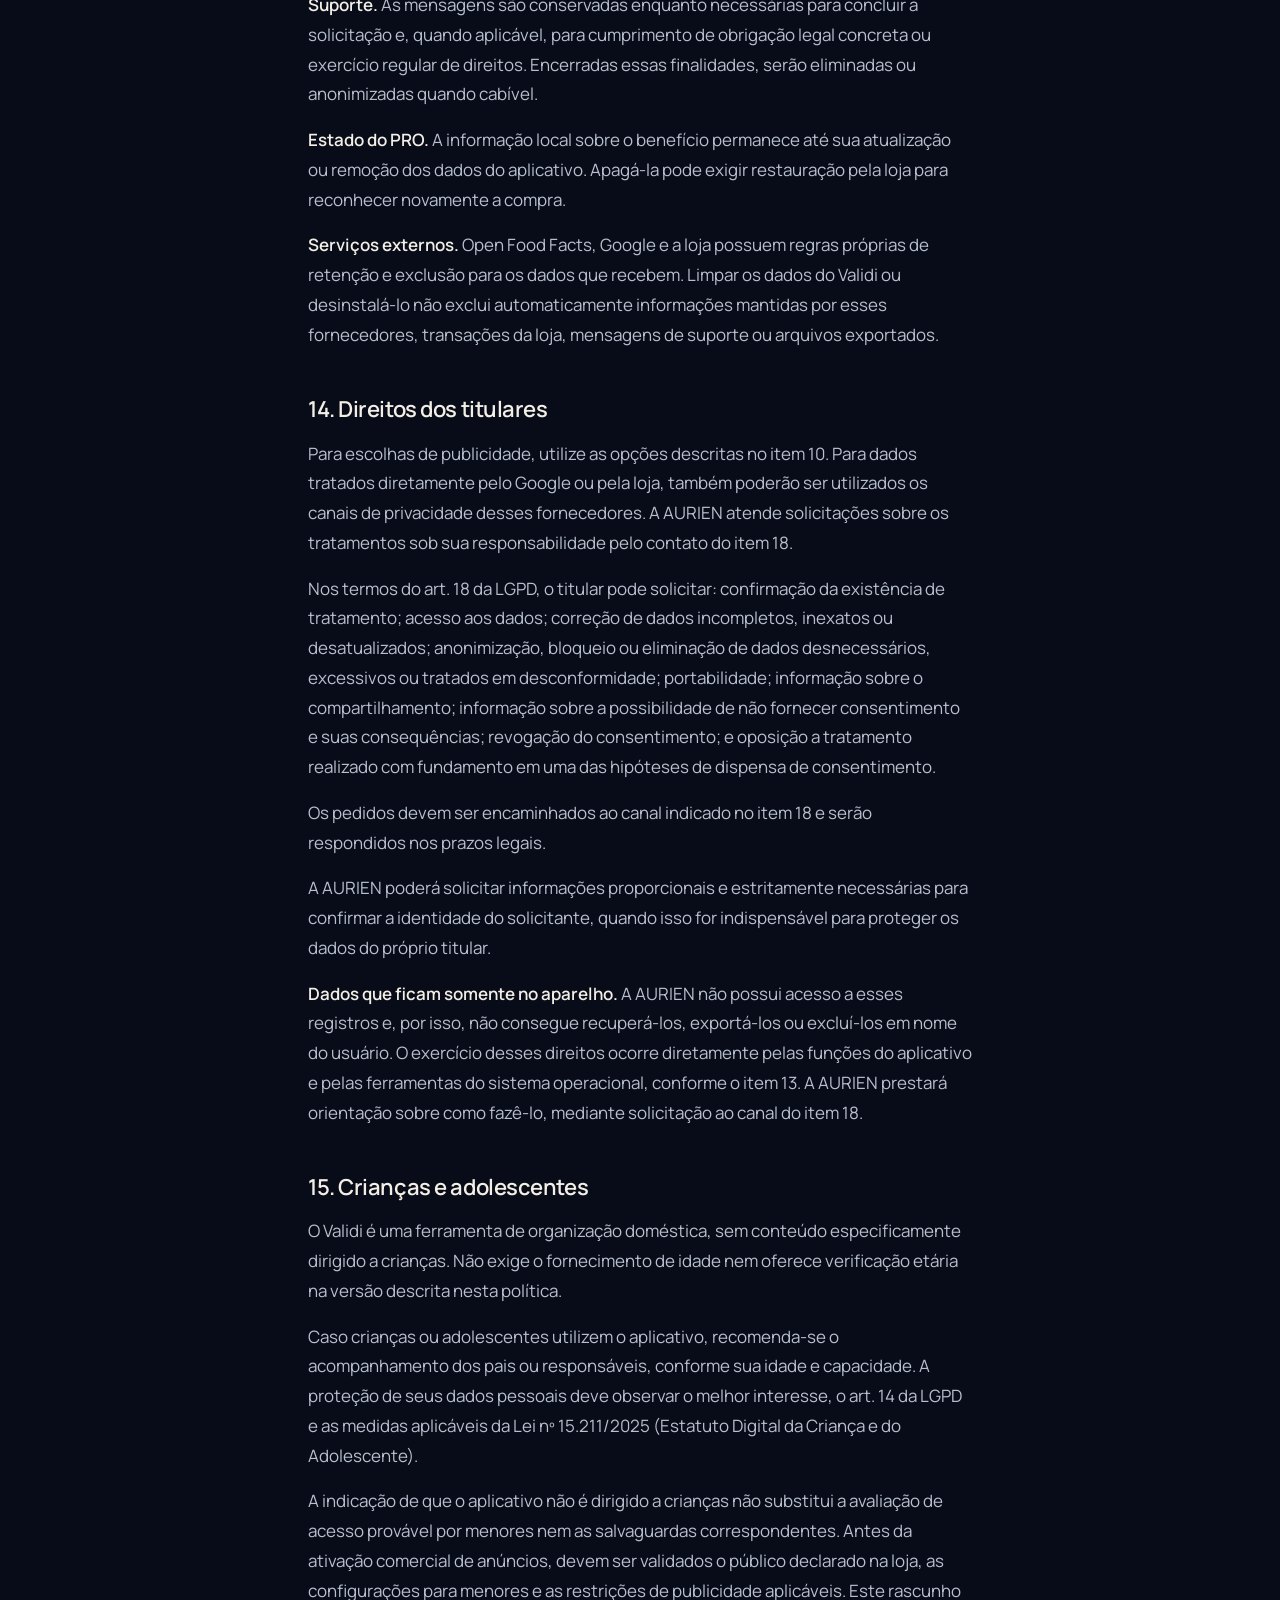
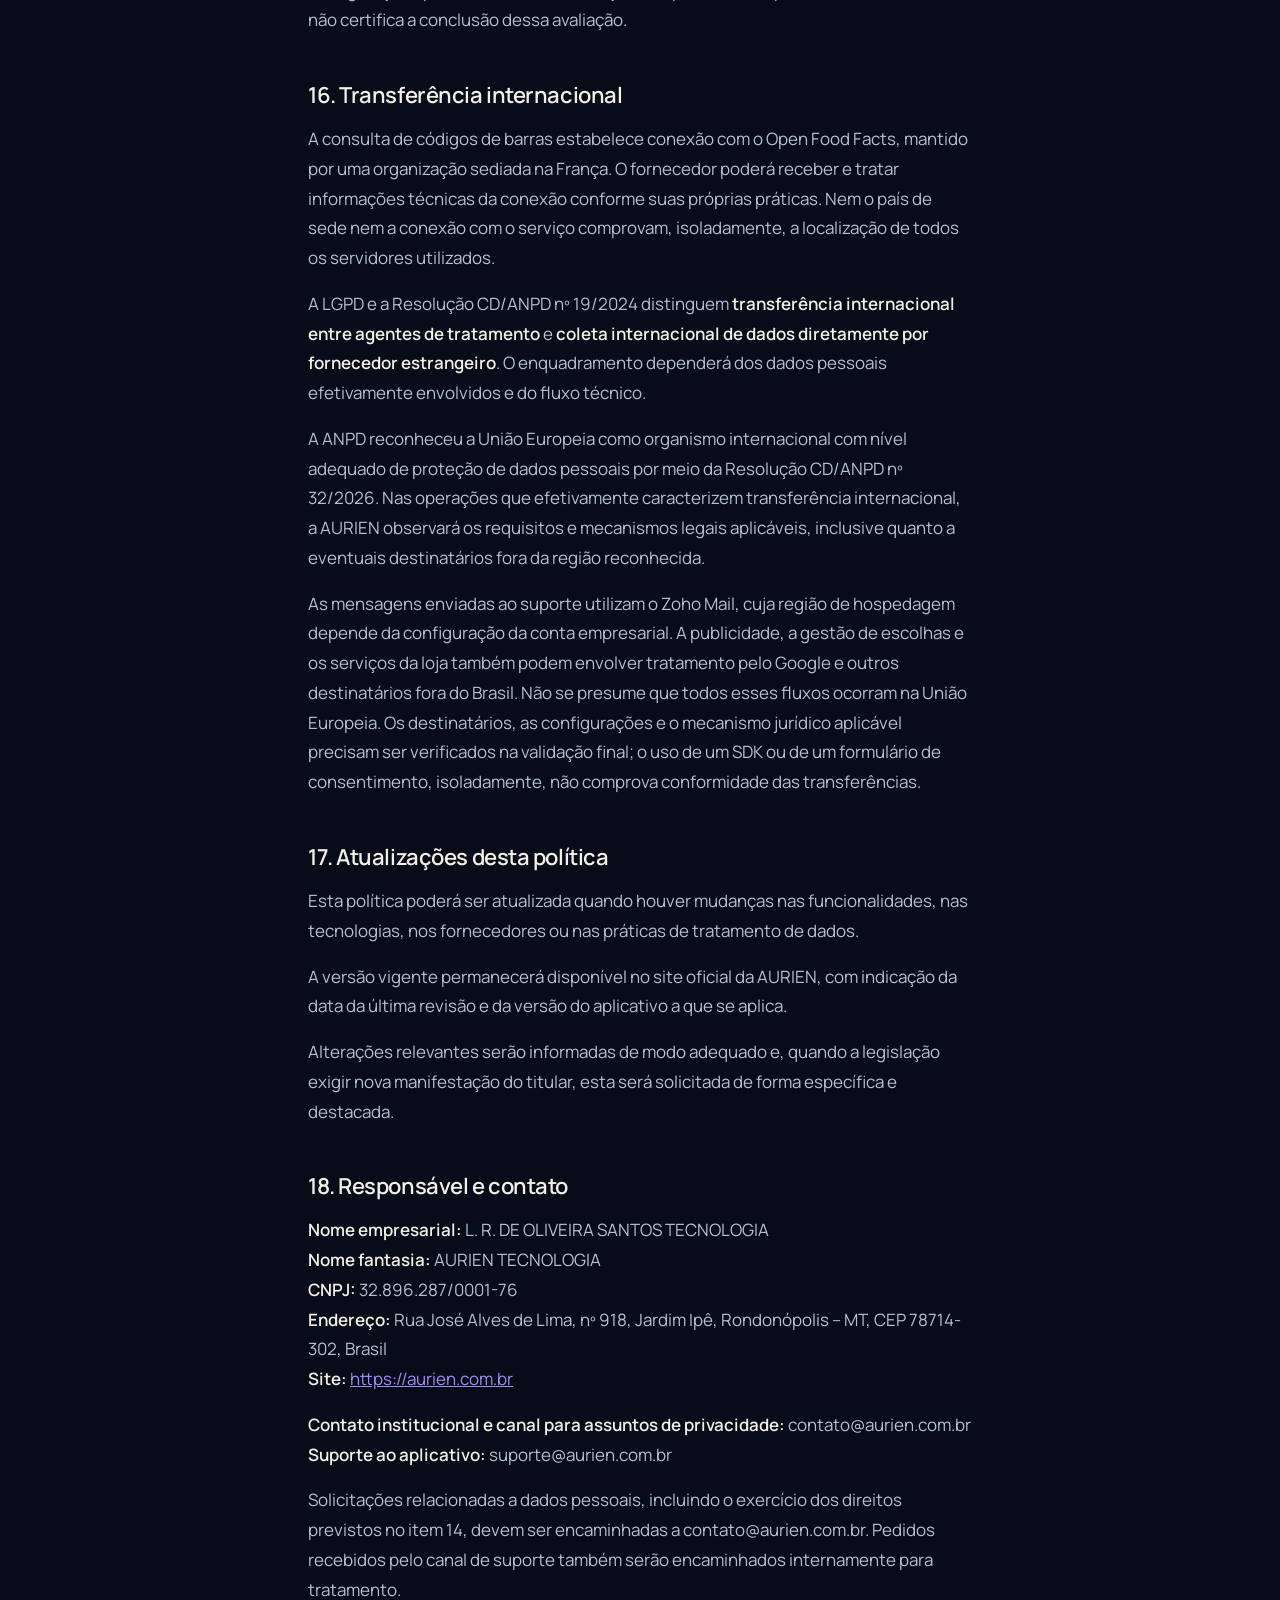
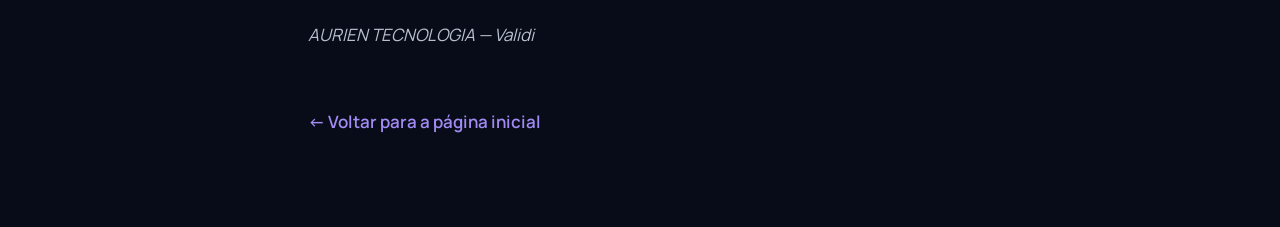
==== commit 089fb0e9: "Revisa rascunho de privacidade do Validi para AdMob, consentimento e PRO, sem vigência" ====
--- a/privacidade/validi/index.html
+++ b/privacidade/validi/index.html
@@ -34,7 +34,7 @@
 
     <p class="sobrancelha">Validi</p>
     <h1 style="margin-top:var(--e2)">Política de Privacidade</h1>
-    <p class="legal__data">Rascunho 1.0 — revisão de 04 de outubro de 2026 · Referência técnica: Validi 1.0.0 (build 1). Sem data de vigência.</p>
+    <p class="legal__data">Rascunho 1.1 — revisão de 04 de outubro de 2026 · Versão Android com publicidade e Validi PRO, em validação. Sem data de vigência.</p>
     <div class="aviso" role="note">
       <strong>Rascunho em revisão — documento não vigente</strong>
       <p>Este conteúdo aguarda validação final. Sua disponibilização nesta página não constitui aprovação nem entrada em vigor. Não utilizar como documento vigente em lojas de aplicativos, AdMob ou outras plataformas. A publicação da versão vigente depende de aprovação expressa após a validação final.</p>
@@ -51,9 +51,9 @@
 </section>
 <section>
 <h2>2. Funcionamento do aplicativo</h2>
-<p>O Validi é um aplicativo para organização de produtos, controle de datas de validade, elaboração de listas de compras e emissão de lembretes e relatórios.</p>
-<p>O funcionamento é prioritariamente local (<em>offline-first</em>) e não exige criação de conta, cadastro de login nem fornecimento de dados de identificação para utilizar os recursos principais.</p>
-<p>Os cadastros e as preferências são gravados no armazenamento privado do aplicativo, no próprio aparelho. Na operação normal dos cadastros, a consulta de códigos de barras não identificados localmente envolve o serviço externo descrito no item 7. O contato com o suporte e o compartilhamento de arquivos por escolha do usuário envolvem os serviços de comunicação correspondentes, conforme os itens 4.3 e 8.</p>
+<p>O Validi organiza produtos, datas de validade, listas de compras, lembretes e relatórios. Os recursos principais funcionam prioritariamente no aparelho e não exigem conta na AURIEN.</p>
+<p>Os cadastros permanecem no armazenamento privado do aplicativo. Há comunicações externas para consulta de códigos de barras, publicidade e escolhas de privacidade, compra ou restauração do PRO e atendimento. Compartilhar arquivos também envolve o serviço escolhido pelo usuário. Esses fluxos são descritos nos itens 4, 7, 8 e 10.</p>
+<p>Este rascunho contempla a versão Android com AdMob e Validi PRO que está em validação. Não afirma que anúncios de produção ou compras já estejam disponíveis ao público.</p>
 </section>
 <section>
 <h2>3. Informações utilizadas e permissões</h2>
@@ -62,14 +62,15 @@
 <p><em>Imagens e arquivos:</em> fotografias de listas de compras selecionadas ou capturadas pelo usuário; textos utilizados na importação; arquivos de planilha selecionados para importação; relatórios e arquivos exportados mediante solicitação.</p>
 <p>O aplicativo não solicita nome, CPF, endereço, telefone ou e-mail para realizar os cadastros locais de produtos. O conteúdo inserido é de livre escolha do usuário e pode conter dados pessoais caso ele decida registrá-los.</p>
 <p>Informações de contato são tratadas separadamente quando o usuário procurar voluntariamente o suporte, conforme o item 4.3.</p>
+<p><em>Estado do PRO:</em> o aplicativo mantém localmente a situação do benefício e a data da última atualização. Dados técnicos tratados pelos serviços de publicidade e de compra são descritos no item 10.</p>
 <p><strong>3.2 Permissões e acessos declarados pelo aplicativo</strong></p>
-<table><thead><tr><th>Permissão</th><th>Para que serve</th></tr></thead><tbody><tr><td>Câmera</td><td>Leitura de códigos de barras e captura de imagens de listas de compras. O aplicativo permanece utilizável sem ela.</td></tr><tr><td>Notificações</td><td>Exibição dos lembretes de validade.</td></tr><tr><td>Vibração</td><td>Alerta das notificações, conforme as configurações do aparelho.</td></tr><tr><td>Acesso à internet e estado da conexão</td><td>Consulta de códigos de barras descrita no item 7 e comunicação técnica necessária ao seu funcionamento.</td></tr><tr><td>Execução após reinicialização do aparelho</td><td>Reprogramação dos lembretes já agendados depois que o aparelho é reiniciado, sem a qual os avisos seriam perdidos.</td></tr></tbody></table>
+<table><thead><tr><th>Permissão</th><th>Para que serve</th></tr></thead><tbody><tr><td>Câmera</td><td>Leitura de códigos de barras e captura de imagens de listas de compras. O aplicativo permanece utilizável sem ela.</td></tr><tr><td>Notificações</td><td>Exibição dos lembretes de validade.</td></tr><tr><td>Vibração</td><td>Alerta das notificações, conforme as configurações do aparelho.</td></tr><tr><td>Acesso à internet e estado da conexão</td><td>Consulta de códigos de barras, publicidade e mensagens de privacidade, comunicação com a loja para compras e restauração do PRO.</td></tr><tr><td>Execução após reinicialização do aparelho</td><td>Reprogramação dos lembretes já agendados depois que o aparelho é reiniciado, sem a qual os avisos seriam perdidos.</td></tr></tbody></table>
 <p>A seleção de imagens da galeria e de arquivos de planilha é feita pelo seletor do próprio sistema operacional. O aplicativo recebe apenas o arquivo escolhido pelo usuário e não solicita permissão de acesso amplo ao armazenamento do aparelho.</p>
 <p>O usuário pode conceder, recusar ou revogar permissões a qualquer momento nas configurações do sistema operacional. A recusa torna indisponível apenas a funcionalidade correspondente.</p>
 </section>
 <section>
 <h2>4. Finalidades e bases legais</h2>
-<p>O tratamento realizado pelo Validi ocorre em três situações distintas.</p>
+<p>As finalidades e os fundamentos do tratamento dependem de cada fluxo descrito a seguir.</p>
 <p><strong>4.1 Armazenamento e processamento no aparelho</strong></p>
 <p><em>Finalidades:</em> cadastro, edição, consulta e exclusão de produtos; organização por categorias e locais de armazenamento; cálculo e acompanhamento de datas de validade; elaboração e uso de listas de compras; reconhecimento de texto para importação de listas; programação e exibição de lembretes; geração e exportação de relatórios; guarda de preferências e configurações.</p>
 <p><em>Informações processadas:</em> as descritas no item 3.1, que podem ou não constituir dados pessoais, dependendo do conteúdo inserido e da possibilidade de identificação de uma pessoa natural.</p>
@@ -87,15 +88,17 @@
 <p><em>Informações tratadas:</em> endereço de e-mail do remetente, nome quando informado, conteúdo da mensagem, anexos enviados voluntariamente e dados técnicos necessários à comunicação.</p>
 <p><em>Finalidades:</em> responder dúvidas e reclamações, solucionar problemas técnicos, acompanhar solicitações sobre privacidade e, quando necessário, conservar registros para cumprimento de obrigações legais ou exercício regular de direitos.</p>
 <p><em>Fundamentos jurídicos:</em> art. 7º, V (atendimento associado ao serviço); art. 7º, II (quando houver uma obrigação legal concreta de manter ou fornecer informações); e art. 7º, VI (quando necessário para exercício regular de direitos em processo), conforme a finalidade e a situação.</p>
-<p>As mensagens de e-mail são recebidas e armazenadas por meio do serviço corporativo de correio eletrônico <strong>Zoho Mail</strong>, que processa as informações necessárias para disponibilizar essa comunicação. A localização efetiva do centro de dados utilizado pela conta deverá ser verificada pela AURIEN. Informações do fornecedor: <a href="https://www.zoho.com/pt-br/mail/data-privacy.html.">https://www.zoho.com/pt-br/mail/data-privacy.html.</a></p>
-<p><strong>4.4 Consentimento</strong></p>
-<p>A simples utilização do aplicativo não representa consentimento irrestrito para tratamentos de dados.</p>
-<p>Quando algum tratamento depender de consentimento — hipótese que poderá ocorrer com a eventual ativação de publicidade, conforme o item 10 —, ele será solicitado de forma destacada, específica e informada, e poderá ser revogado pelo usuário a qualquer momento, por meio tão simples quanto o utilizado para concedê-lo.</p>
+<p>As mensagens de e-mail são recebidas e armazenadas por meio do serviço corporativo de correio eletrônico <strong>Zoho Mail</strong>, que processa as informações necessárias para disponibilizar essa comunicação. A localização efetiva do centro de dados utilizado pela conta deverá ser verificada pela AURIEN. Informações do fornecedor: <a href="https://www.zoho.com/pt-br/mail/data-privacy.html">https://www.zoho.com/pt-br/mail/data-privacy.html</a></p>
+<p><strong>4.4 Publicidade e escolhas de privacidade</strong></p>
+<p>A publicidade envolve dados técnicos para veiculação, medição e prevenção de fraude, conforme o item 10. A simples utilização do aplicativo não representa consentimento irrestrito. Quando o tratamento depender de consentimento, a escolha deve ser específica, informada e revogável. As mensagens e configurações da plataforma devem corresponder à finalidade, à região e ao público efetivo do aplicativo.</p>
+<p>Uma autorização técnica do SDK para solicitar anúncios não substitui a definição da base legal aplicável. Tratamentos que não dependam de consentimento também devem observar finalidade, necessidade e os direitos do titular. A configuração final dessas operações integra a validação anterior à entrada em vigor deste documento.</p>
+<p><strong>4.5 Compra e restauração do PRO</strong></p>
+<p>A comunicação necessária à contratação, à confirmação e à restauração do benefício fundamenta-se na execução do contrato ou de procedimentos solicitados pelo usuário (art. 7º, V, da LGPD), quando envolver dados pessoais. Registros de atendimento poderão ser conservados para obrigação legal concreta ou exercício regular de direitos, conforme o item 4.3.</p>
 </section>
 <section>
 <h2>5. Armazenamento local</h2>
 <p>Os dados cadastrais e operacionais do Validi são mantidos no armazenamento privado do aplicativo, no aparelho.</p>
-<p>A versão 1.0.0 (build 1) não possui sincronização desses cadastros com servidores da AURIEN nem com serviços de nuvem contratados pela empresa.</p>
+<p>A versão descrita neste rascunho não possui sincronização desses cadastros com servidores da AURIEN nem com serviços de nuvem contratados pela empresa.</p>
 <p>O sistema operacional ou serviços configurados pelo próprio usuário poderão realizar cópias de segurança ou restaurações de dados do aparelho, conforme as respectivas configurações e políticas, que são alheias ao controle da AURIEN.</p>
 </section>
 <section>
@@ -129,16 +132,25 @@
 <p>O usuário poderá autorizar, recusar ou modificar as permissões de notificação nas configurações do sistema operacional, e alterar a antecedência dos avisos dentro do aplicativo.</p>
 </section>
 <section>
-<h2>10. Publicidade e compras</h2>
-<p><strong>Na versão 1.0.0 (build 1), o Validi não exibe anúncios publicitários e não oferece compras dentro do aplicativo.</strong></p>
-<p>Não há, nesta versão, integração com plataformas de publicidade ou de pagamento, nem coleta de identificadores publicitários.</p>
-<p>Caso essas funcionalidades venham a ser introduzidas, esta Política de Privacidade e os Termos de Uso serão previamente revisados e republicados, identificando os fornecedores envolvidos, os dados efetivamente tratados, as bases legais aplicáveis e os mecanismos de aviso, consentimento e gerenciamento de preferências exigidos pela legislação e pelas políticas da plataforma de distribuição.</p>
+<h2>10. Publicidade, consentimento e Validi PRO</h2>
+<p><strong>10.1 Publicidade na modalidade gratuita</strong></p>
+<p>A versão em validação integra o Google AdMob para exibir um banner na parte inferior da tela Início. Os cadastros de produtos, listas, categorias, locais, fotos e textos reconhecidos não são acrescentados pelo Validi às solicitações de anúncios para segmentação. Isso não elimina o tratamento técnico realizado pelo SDK.</p>
+<p>Segundo a documentação do Google Mobile Ads, o SDK pode coletar e compartilhar endereço IP, localização aproximada inferida do IP, interações com o aplicativo e anúncios, dados de diagnóstico e desempenho e identificadores do dispositivo ou de publicidade, conforme a configuração e disponibilidade. As finalidades incluem publicidade, análise e prevenção de fraude. Os dados são transmitidos com criptografia em trânsito.</p>
+<p>Não é solicitada localização precisa por GPS para publicidade. Anúncios não personalizados também podem envolver dados técnicos; não significam ausência de coleta.</p>
+<p>O tratamento pelo Google e por parceiros habilitados depende das configurações da conta, das escolhas do usuário e das regras aplicáveis. Consulte <a href="https://policies.google.com/privacy?hl=pt-BR">a Política de Privacidade do Google</a>, <a href="https://policies.google.com/technologies/partner-sites?hl=pt-BR">como o Google usa dados em serviços parceiros</a> e <a href="https://developers.google.com/admob/android/privacy/play-data-disclosure?hl=pt-BR">as informações sobre dados tratados pelo SDK</a>.</p>
+<p><strong>10.2 Escolhas e consentimento</strong></p>
+<p>O aplicativo utiliza a plataforma de mensagens aos usuários do Google (UMP) para atualizar as informações de consentimento e apresentar o formulário quando requerido. O fluxo de anúncios somente prossegue quando o SDK permite solicitar anúncios. Se a verificação necessária falhar, o aplicativo não inicializa a publicidade nesse fluxo.</p>
+<p>Quando as opções de privacidade forem exigidas pela UMP, a entrada <strong>Configurações → Privacidade dos anúncios</strong> permite reabrir o formulário para rever ou alterar escolhas. O usuário também pode controlar o identificador de publicidade nas configurações de privacidade do Android, conforme a versão do sistema. A alteração de uma escolha não desfaz automaticamente tratamentos anteriores realizados de forma legítima.</p>
+<p><strong>10.3 Compra única do PRO</strong></p>
+<p>O Validi PRO é uma compra única, sem assinatura nem renovação periódica. A contratação e o pagamento são processados pela loja de aplicativos. O Validi não solicita nem armazena números de cartão ou credenciais da conta da loja.</p>
+<p>Para confirmar ou restaurar a compra, o aplicativo recebe informações disponibilizadas pela loja sobre o produto, a situação da transação e a verificação da compra. Esses dados são processados para entregar o benefício; recibos e tokens de compra não são gravados no banco local nem enviados a um servidor da AURIEN na implementação auditada. O banco local guarda a situação do PRO e a data da atualização.</p>
+<p>Uma compra pendente não ativa o PRO. Após confirmação e ativação, o aplicativo deixa de solicitar anúncios para o usuário PRO. A restauração depende de uma compra reconhecida pela loja e da conta utilizada nela. Apagar os dados locais não apaga o registro da compra mantido pela loja.</p>
+<p>As práticas da loja e do Google continuam sujeitas às respectivas políticas. Dados anteriormente recebidos por esses fornecedores não são eliminados apenas pela ativação do PRO.</p>
 </section>
 <section>
 <h2>11. Análise de uso e diagnóstico</h2>
-<p>A arquitetura do Validi contempla mecanismos internos capazes de registrar eventos operacionais e falhas técnicas.</p>
-<p><strong>Na versão 1.0.0 (build 1), esses mecanismos estão desativados: nenhum evento de uso e nenhum relatório de falha é transmitido para a AURIEN ou para terceiros.</strong></p>
-<p>A eventual ativação futura exigirá revisão prévia desta política, com identificação das informações tratadas, das bases legais e das medidas de proteção aplicáveis.</p>
+<p>Na implementação auditada, os serviços próprios de análise de uso e relato de falhas do Validi estão desativados e não transmitem eventos à AURIEN.</p>
+<p>Essa condição não abrange o tratamento técnico próprio do Google Mobile Ads, descrito no item 10, nem as informações enviadas voluntariamente ao suporte. Uma integração adicional de análise ou diagnóstico exigirá revisão desta política antes de sua ativação.</p>
 </section>
 <section>
 <h2>12. Segurança</h2>
@@ -151,13 +163,15 @@
 <p><strong>Registros no aparelho.</strong> Os cadastros permanecem gravados enquanto não forem removidos pelo usuário ou pelas ferramentas de gerenciamento do sistema operacional. Não há prazo de expiração automática.</p>
 <p><strong>Produtos marcados como consumidos ou descartados.</strong> Marcar um produto como consumido ou descartado <strong>não o apaga</strong>: o registro continua existindo, com a sua situação alterada, e passa a ser exibido na tela de histórico. O histórico não é um arquivo separado — é a mesma lista de produtos, filtrada pela situação de cada um.</p>
 <p><strong>Exclusão por registro.</strong> A exclusão de um produto pelo próprio aplicativo remove seu registro do banco de dados operacional local, inclusive quando ele estiver no histórico. Isso não equivale a garantir eliminação forense de eventuais vestígios na memória física ou em backups. O mesmo vale para categorias, locais de armazenamento e listas, conforme as regras de cada funcionalidade.</p>
-<p><strong>Exclusão total.</strong> A versão 1.0.0 (build 1) não possui, dentro do aplicativo, um comando único para apagar todos os registros de uma só vez. A remoção integral é feita pelas configurações do sistema operacional, limpando os dados do aplicativo ou desinstalando-o — o que elimina o armazenamento privado correspondente no aparelho.</p>
+<p><strong>Exclusão total.</strong> A versão descrita neste rascunho não possui, dentro do aplicativo, um comando único para apagar todos os registros de uma só vez. A remoção integral é feita pelas configurações do sistema operacional, limpando os dados do aplicativo ou desinstalando-o — o que elimina o armazenamento privado correspondente no aparelho.</p>
 <p>Essa remoção não alcança cópias de segurança feitas pelo sistema operacional ou por serviços configurados pelo usuário, arquivos já exportados nem conteúdos já compartilhados com terceiros.</p>
 <p><strong>Suporte.</strong> As mensagens são conservadas enquanto necessárias para concluir a solicitação e, quando aplicável, para cumprimento de obrigação legal concreta ou exercício regular de direitos. Encerradas essas finalidades, serão eliminadas ou anonimizadas quando cabível.</p>
-<p><strong>Serviços externos.</strong> O fornecedor citado no item 7 possui regras próprias de retenção e exclusão para os dados que recebe.</p>
+<p><strong>Estado do PRO.</strong> A informação local sobre o benefício permanece até sua atualização ou remoção dos dados do aplicativo. Apagá-la pode exigir restauração pela loja para reconhecer novamente a compra.</p>
+<p><strong>Serviços externos.</strong> Open Food Facts, Google e a loja possuem regras próprias de retenção e exclusão para os dados que recebem. Limpar os dados do Validi ou desinstalá-lo não exclui automaticamente informações mantidas por esses fornecedores, transações da loja, mensagens de suporte ou arquivos exportados.</p>
 </section>
 <section>
 <h2>14. Direitos dos titulares</h2>
+<p>Para escolhas de publicidade, utilize as opções descritas no item 10. Para dados tratados diretamente pelo Google ou pela loja, também poderão ser utilizados os canais de privacidade desses fornecedores. A AURIEN atende solicitações sobre os tratamentos sob sua responsabilidade pelo contato do item 18.</p>
 <p>Nos termos do art. 18 da LGPD, o titular pode solicitar: confirmação da existência de tratamento; acesso aos dados; correção de dados incompletos, inexatos ou desatualizados; anonimização, bloqueio ou eliminação de dados desnecessários, excessivos ou tratados em desconformidade; portabilidade; informação sobre o compartilhamento; informação sobre a possibilidade de não fornecer consentimento e suas consequências; revogação do consentimento; e oposição a tratamento realizado com fundamento em uma das hipóteses de dispensa de consentimento.</p>
 <p>Os pedidos devem ser encaminhados ao canal indicado no item 18 e serão respondidos nos prazos legais.</p>
 <p>A AURIEN poderá solicitar informações proporcionais e estritamente necessárias para confirmar a identidade do solicitante, quando isso for indispensável para proteger os dados do próprio titular.</p>
@@ -167,14 +181,14 @@
 <h2>15. Crianças e adolescentes</h2>
 <p>O Validi é uma ferramenta de organização doméstica, sem conteúdo especificamente dirigido a crianças. Não exige o fornecimento de idade nem oferece verificação etária na versão descrita nesta política.</p>
 <p>Caso crianças ou adolescentes utilizem o aplicativo, recomenda-se o acompanhamento dos pais ou responsáveis, conforme sua idade e capacidade. A proteção de seus dados pessoais deve observar o melhor interesse, o art. 14 da LGPD e as medidas aplicáveis da Lei nº 15.211/2025 (Estatuto Digital da Criança e do Adolescente).</p>
-<p>A indicação de que o aplicativo não é dirigido a crianças não substitui a avaliação de acesso provável por menores nem as salvaguardas correspondentes.</p>
+<p>A indicação de que o aplicativo não é dirigido a crianças não substitui a avaliação de acesso provável por menores nem as salvaguardas correspondentes. Antes da ativação comercial de anúncios, devem ser validados o público declarado na loja, as configurações para menores e as restrições de publicidade aplicáveis. Este rascunho não certifica a conclusão dessa avaliação.</p>
 </section>
 <section>
 <h2>16. Transferência internacional</h2>
 <p>A consulta de códigos de barras estabelece conexão com o Open Food Facts, mantido por uma organização sediada na França. O fornecedor poderá receber e tratar informações técnicas da conexão conforme suas próprias práticas. Nem o país de sede nem a conexão com o serviço comprovam, isoladamente, a localização de todos os servidores utilizados.</p>
 <p>A LGPD e a Resolução CD/ANPD nº 19/2024 distinguem <strong>transferência internacional entre agentes de tratamento</strong> e <strong>coleta internacional de dados diretamente por fornecedor estrangeiro</strong>. O enquadramento dependerá dos dados pessoais efetivamente envolvidos e do fluxo técnico.</p>
 <p>A ANPD reconheceu a União Europeia como organismo internacional com nível adequado de proteção de dados pessoais por meio da Resolução CD/ANPD nº 32/2026. Nas operações que efetivamente caracterizem transferência internacional, a AURIEN observará os requisitos e mecanismos legais aplicáveis, inclusive quanto a eventuais destinatários fora da região reconhecida.</p>
-<p>As mensagens enviadas ao suporte utilizam o Zoho Mail, cuja região de hospedagem depende da configuração da conta empresarial.</p>
+<p>As mensagens enviadas ao suporte utilizam o Zoho Mail, cuja região de hospedagem depende da configuração da conta empresarial. A publicidade, a gestão de escolhas e os serviços da loja também podem envolver tratamento pelo Google e outros destinatários fora do Brasil. Não se presume que todos esses fluxos ocorram na União Europeia. Os destinatários, as configurações e o mecanismo jurídico aplicável precisam ser verificados na validação final; o uso de um SDK ou de um formulário de consentimento, isoladamente, não comprova conformidade das transferências.</p>
 </section>
 <section>
 <h2>17. Atualizações desta política</h2>
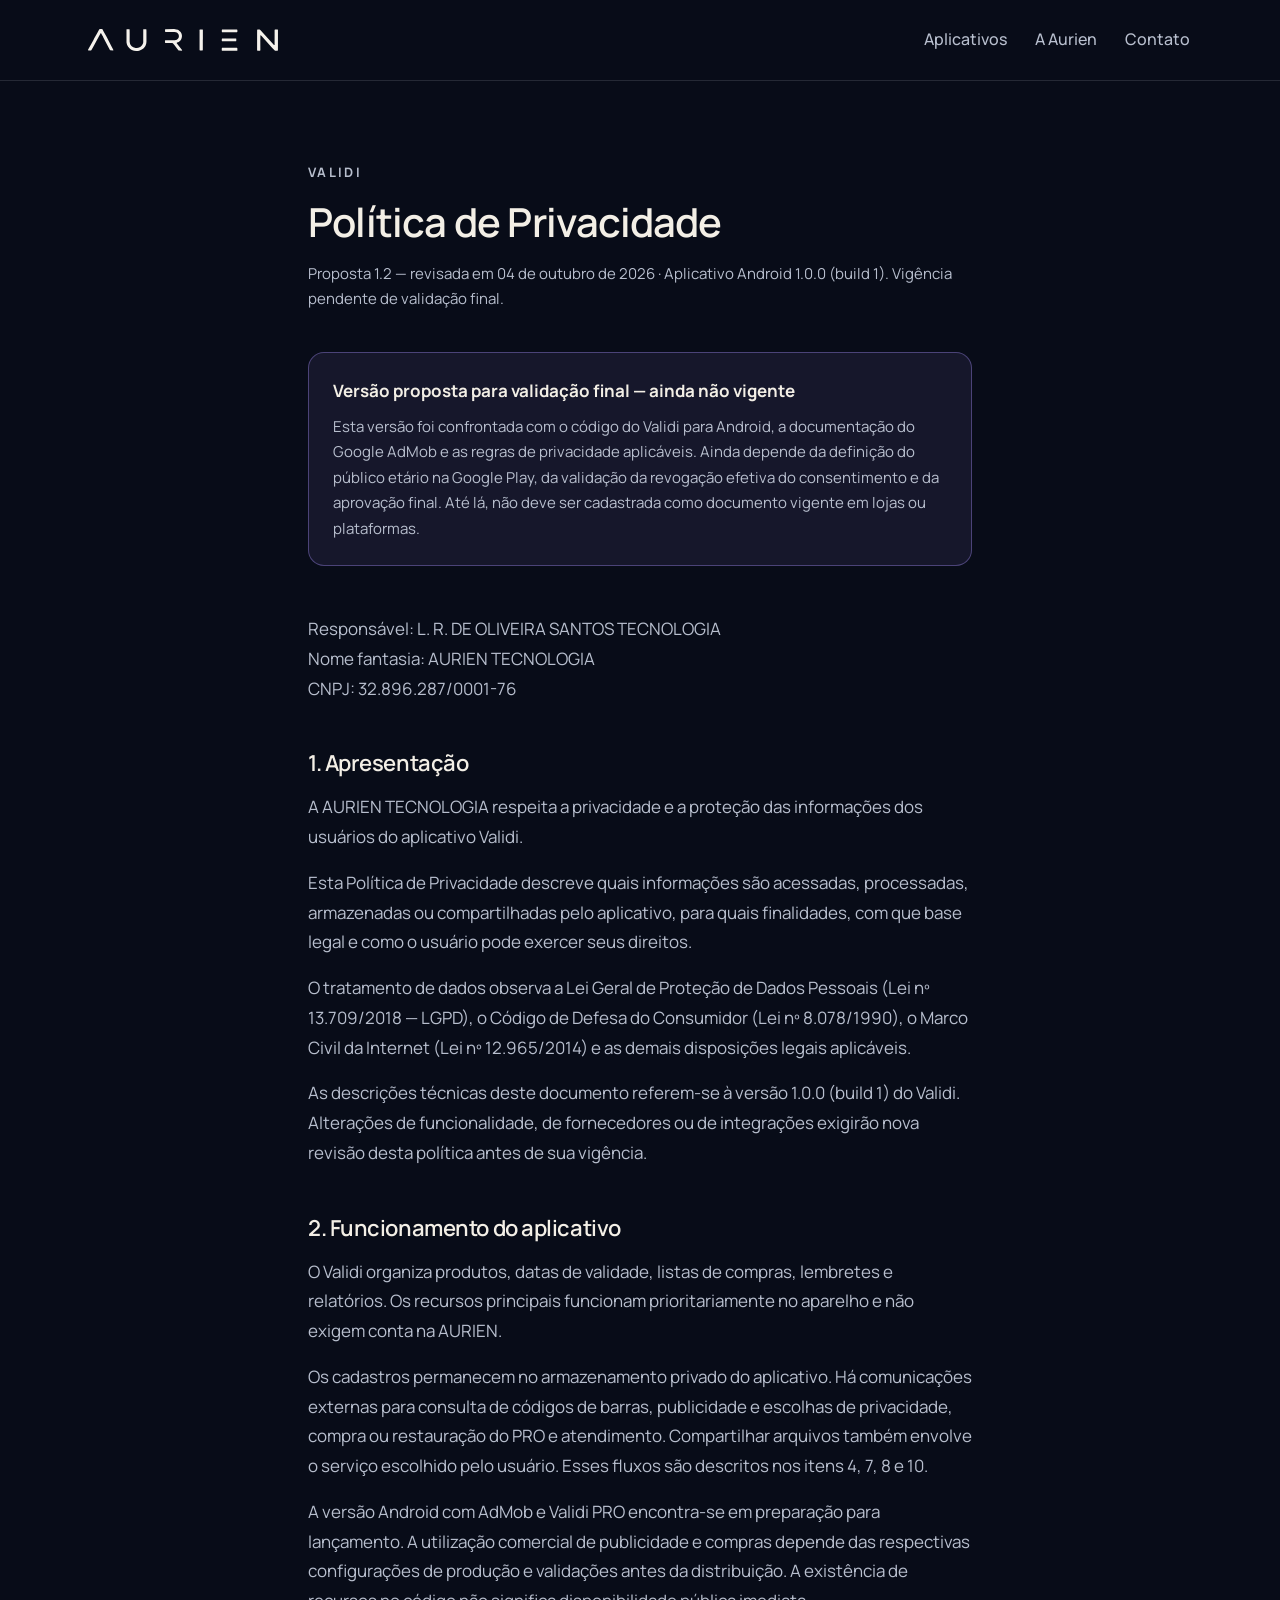
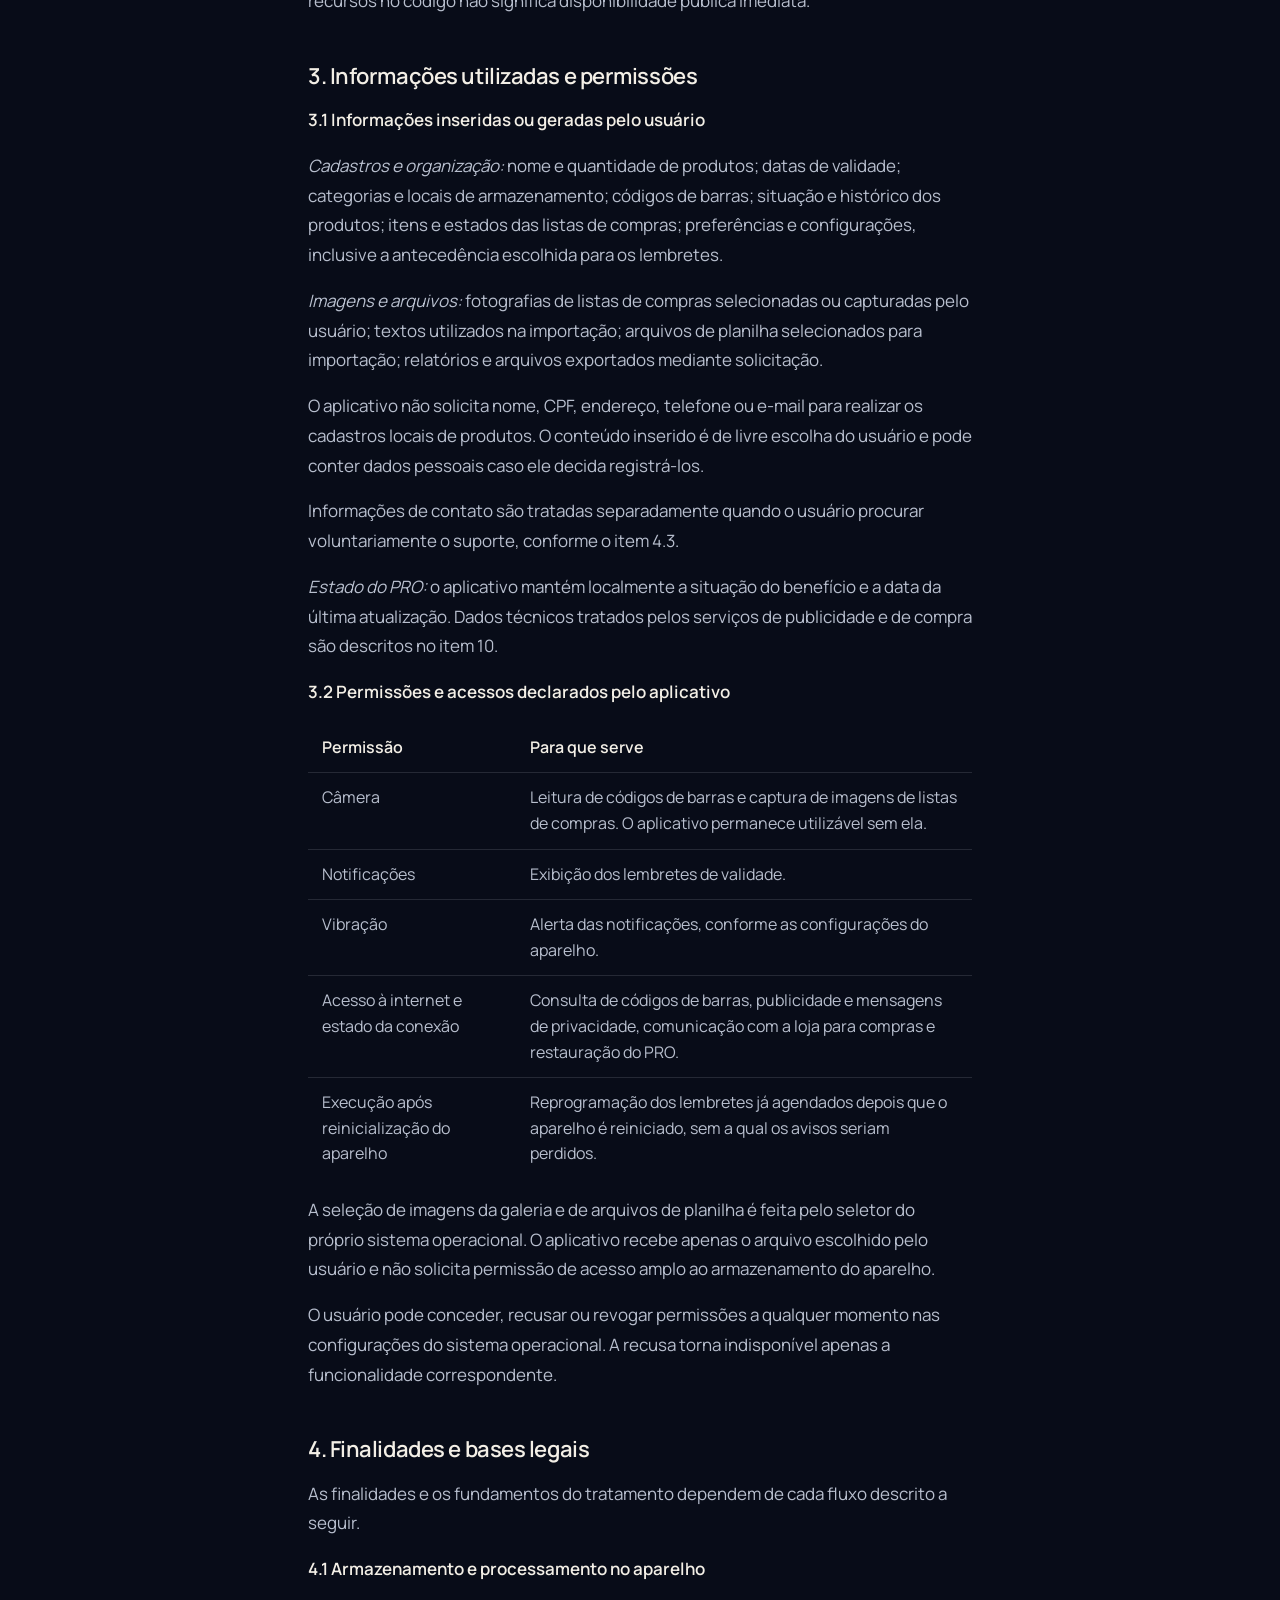
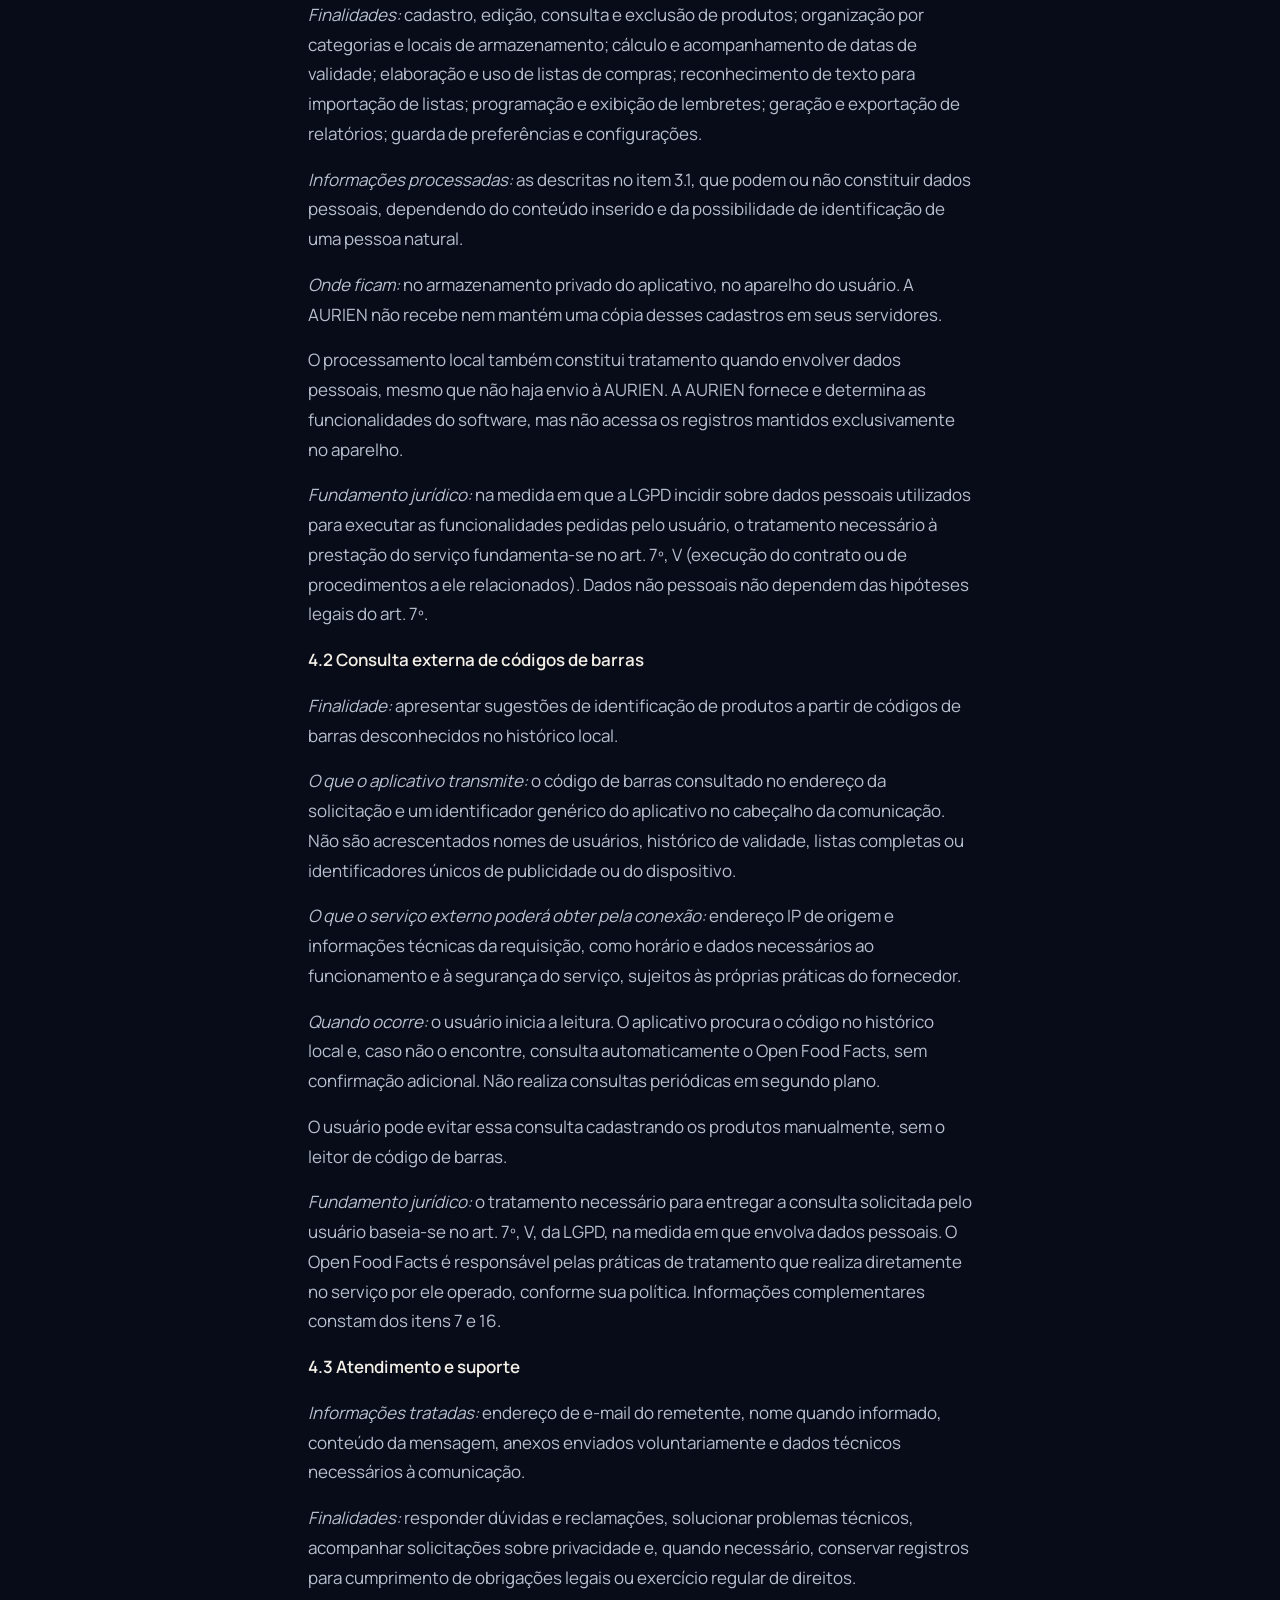
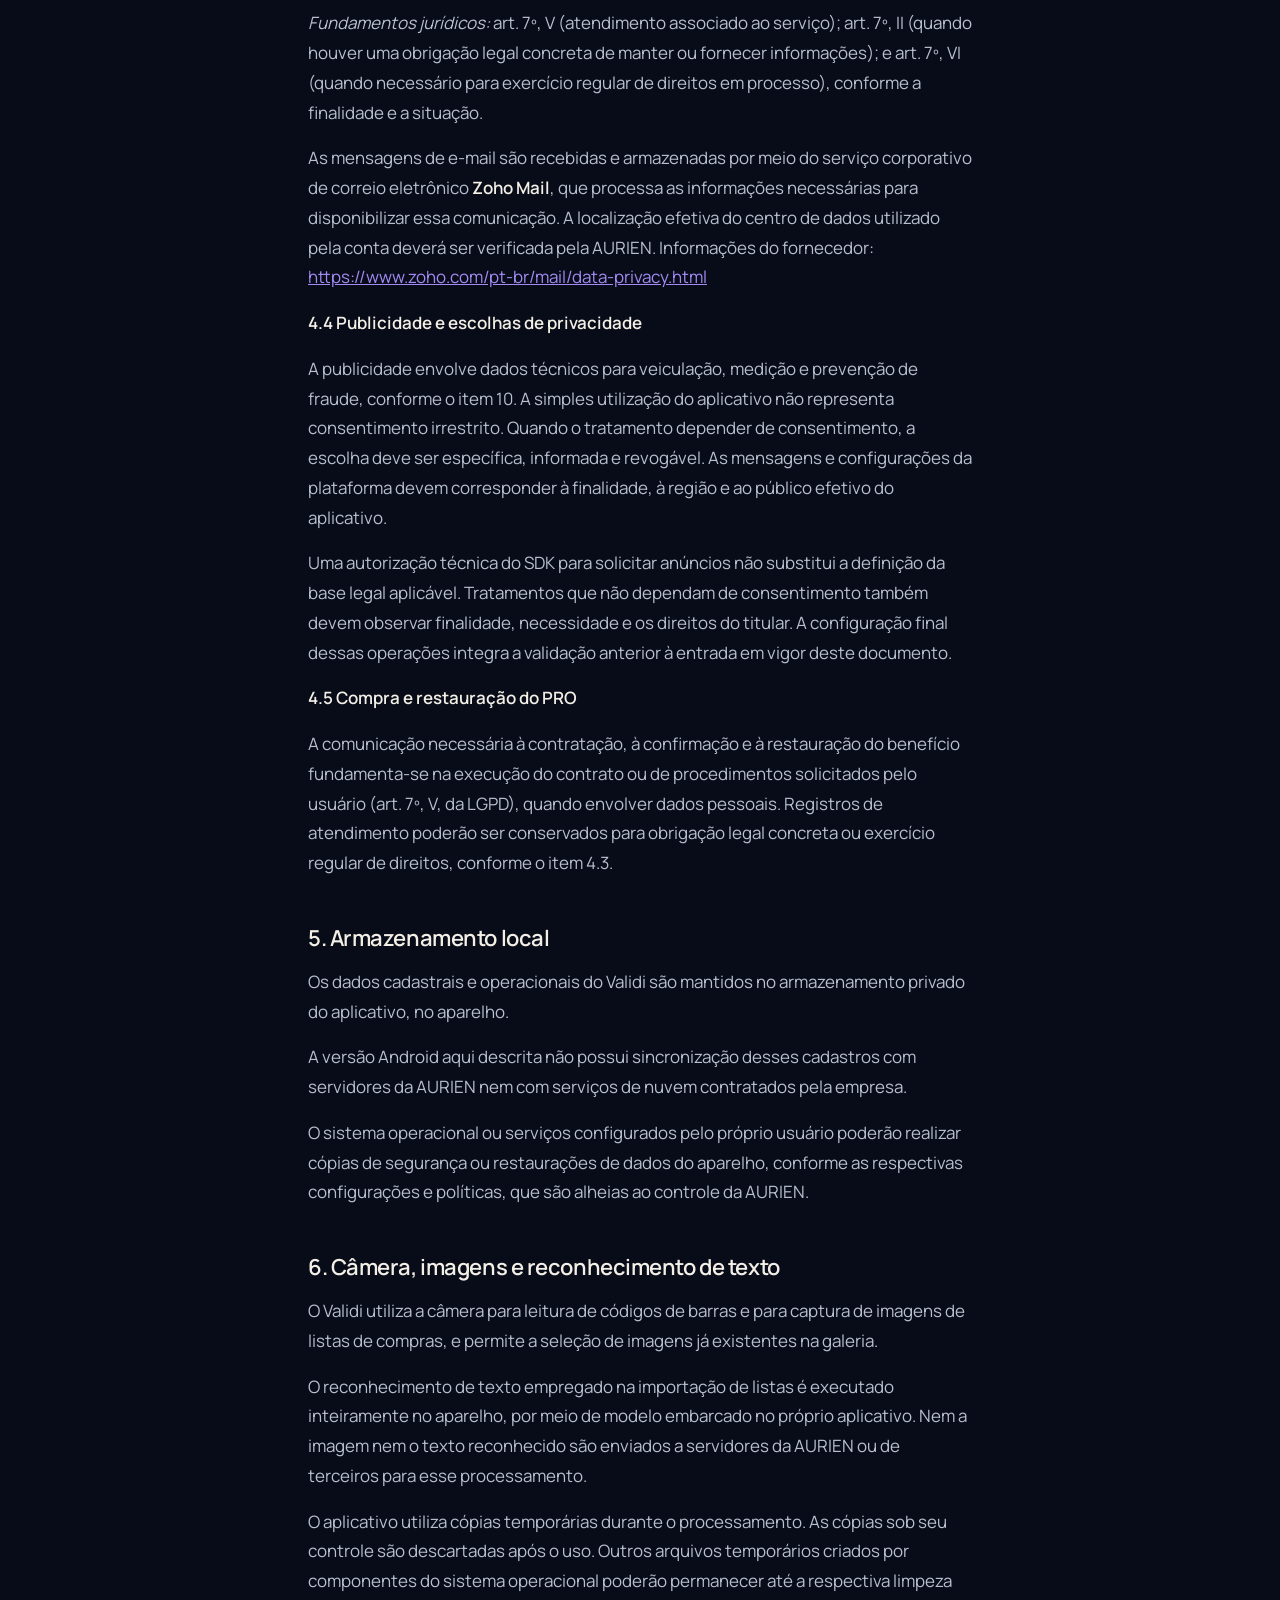
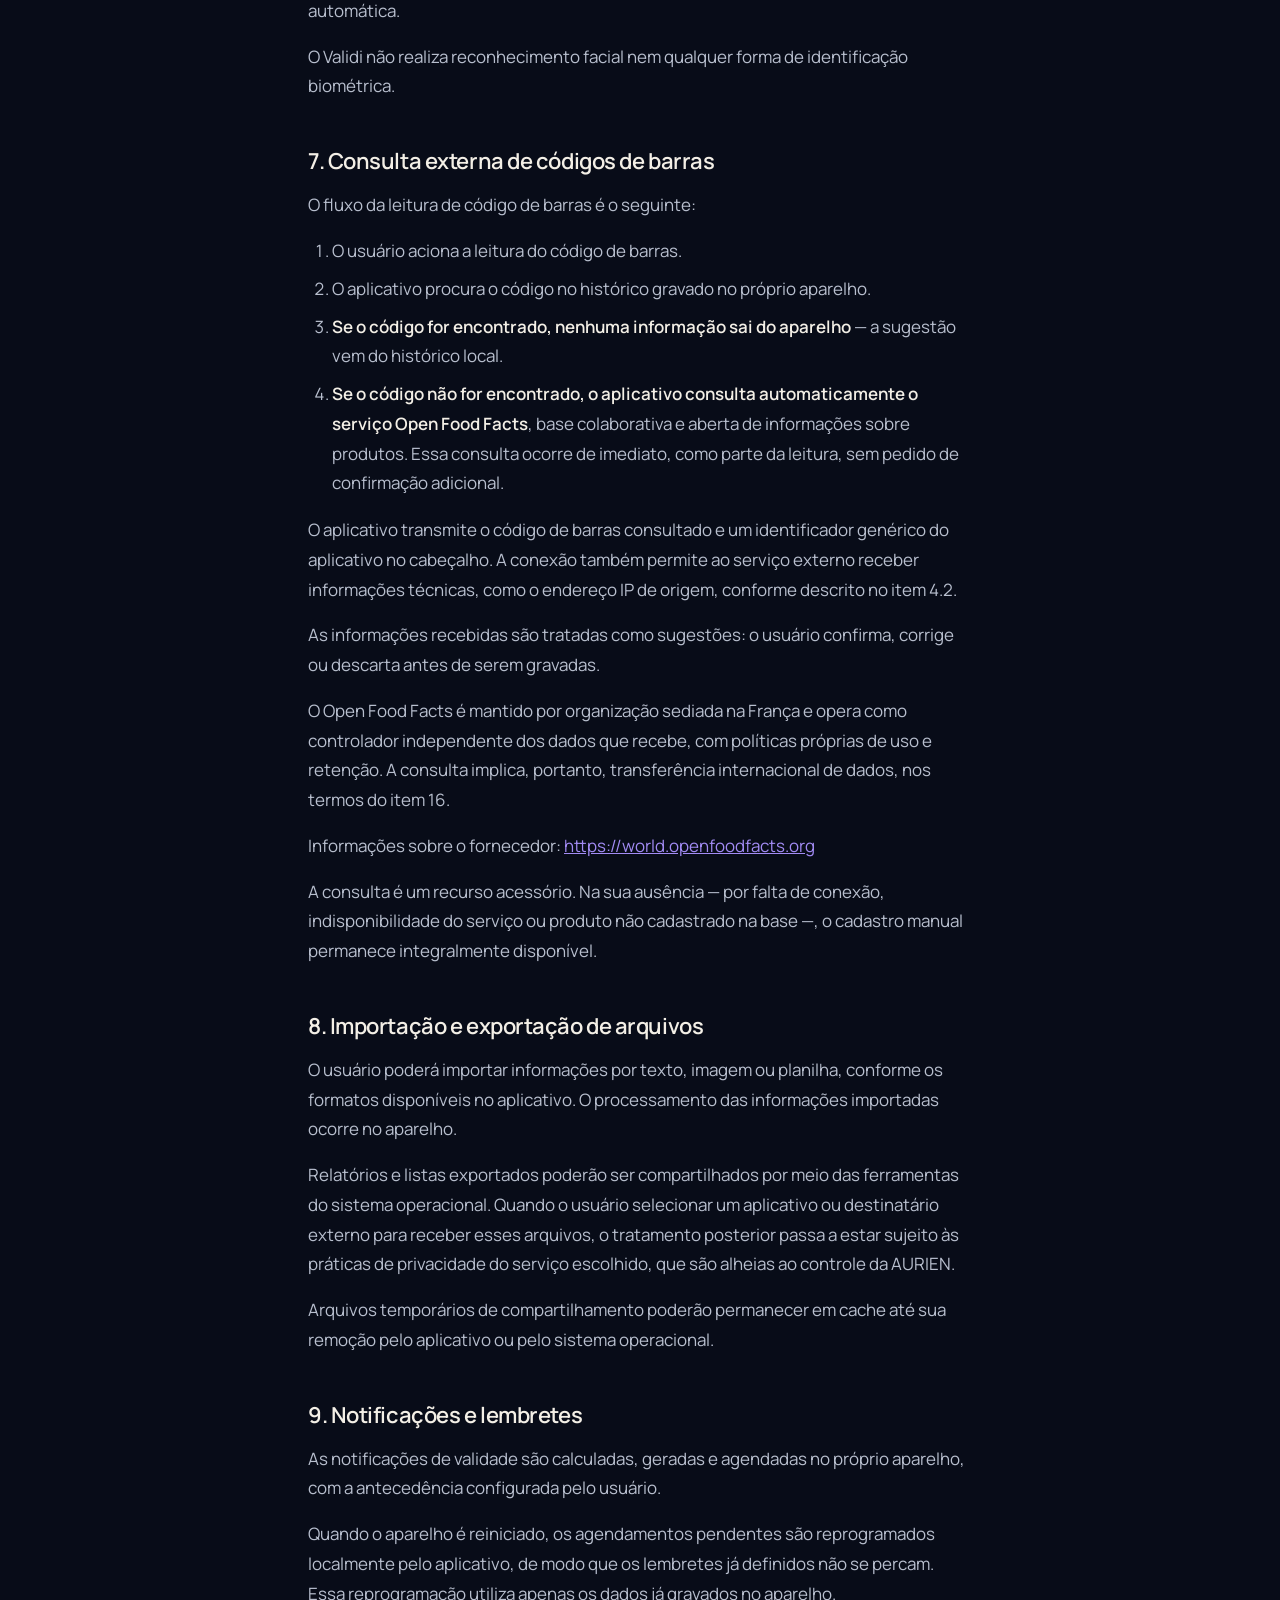
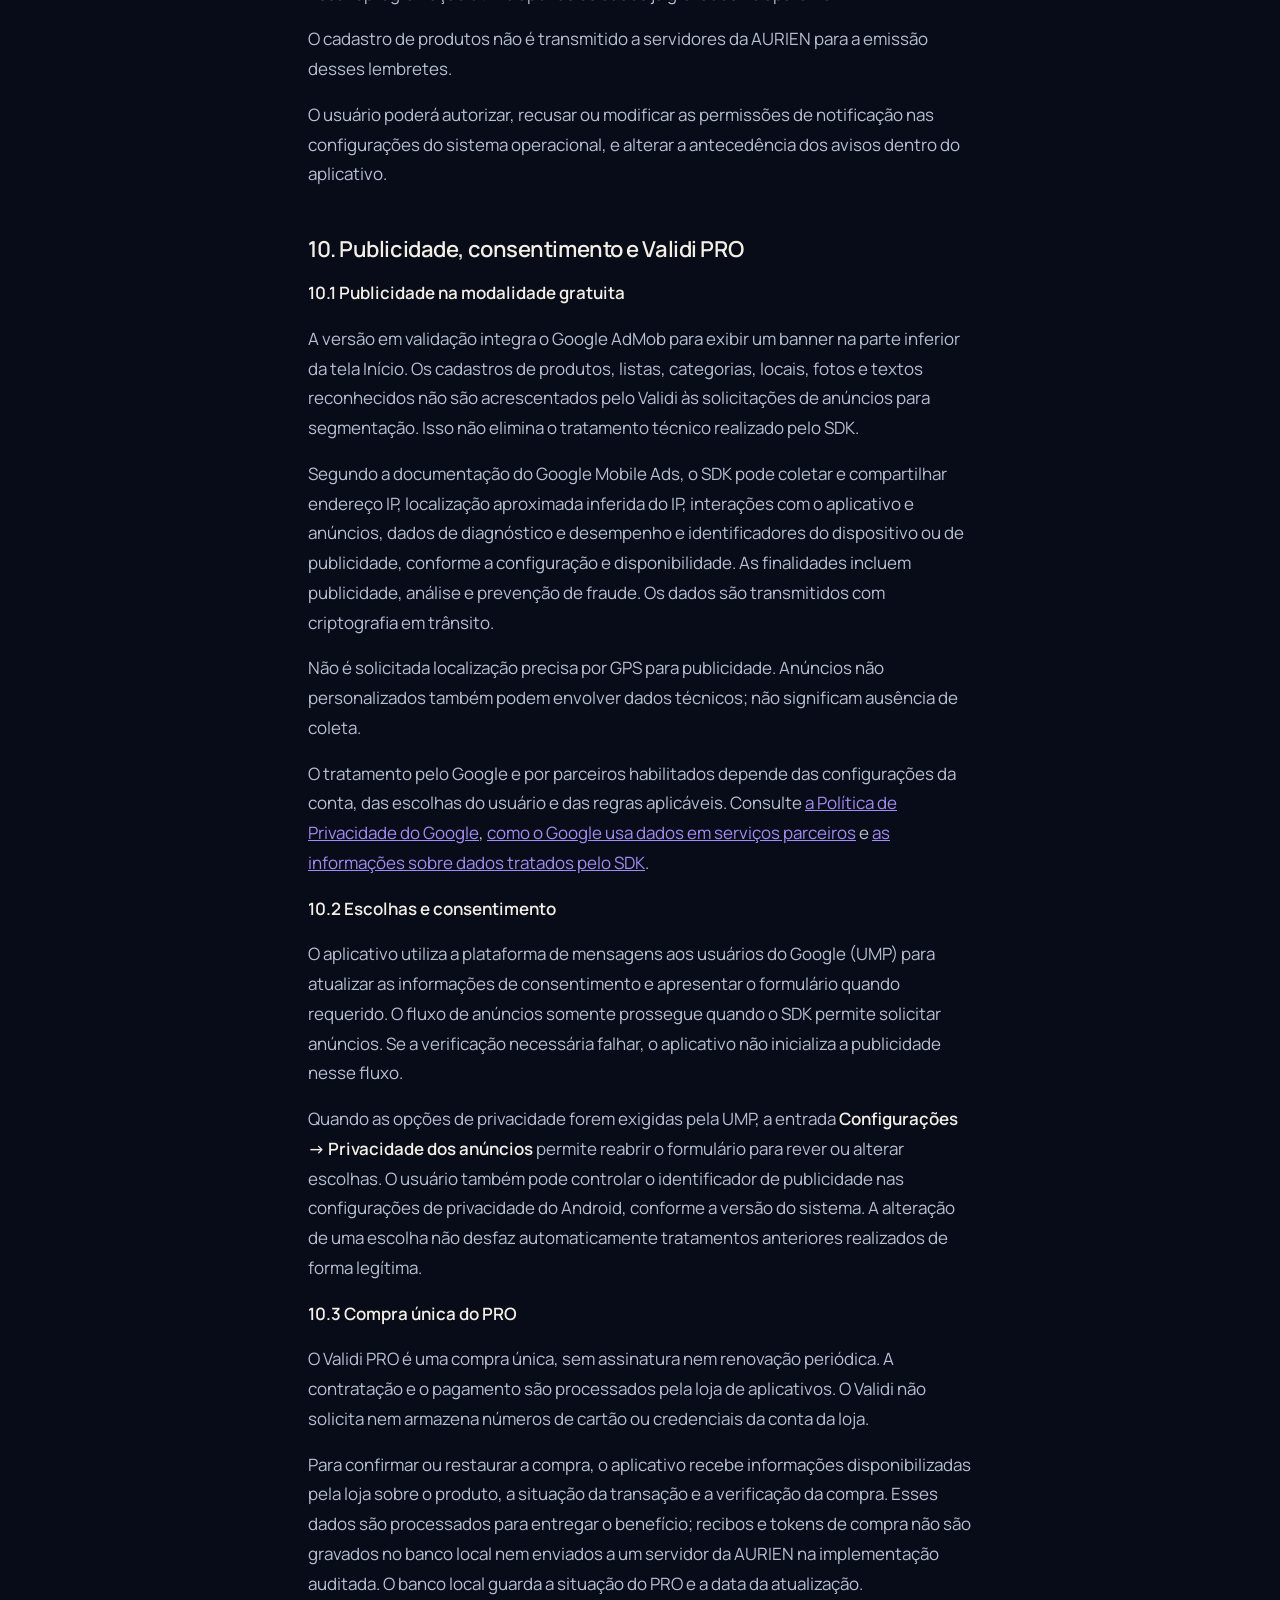
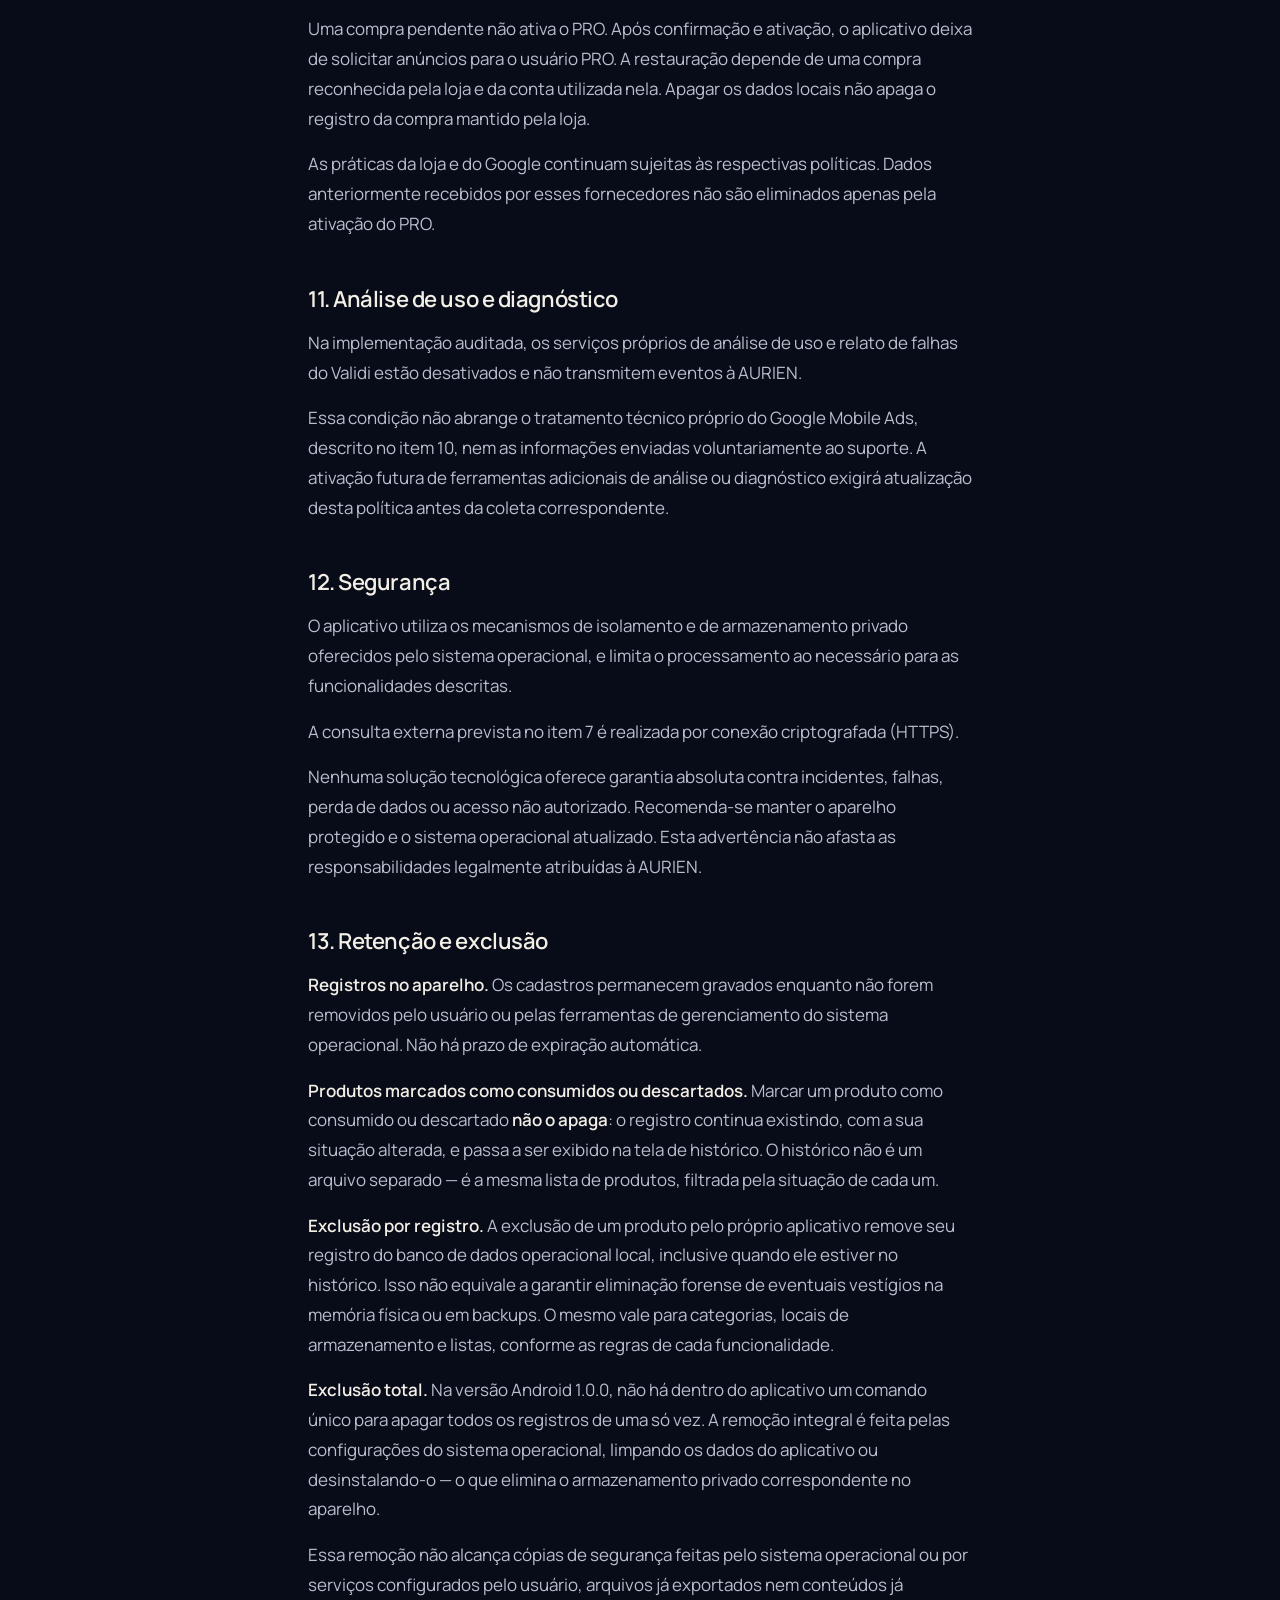
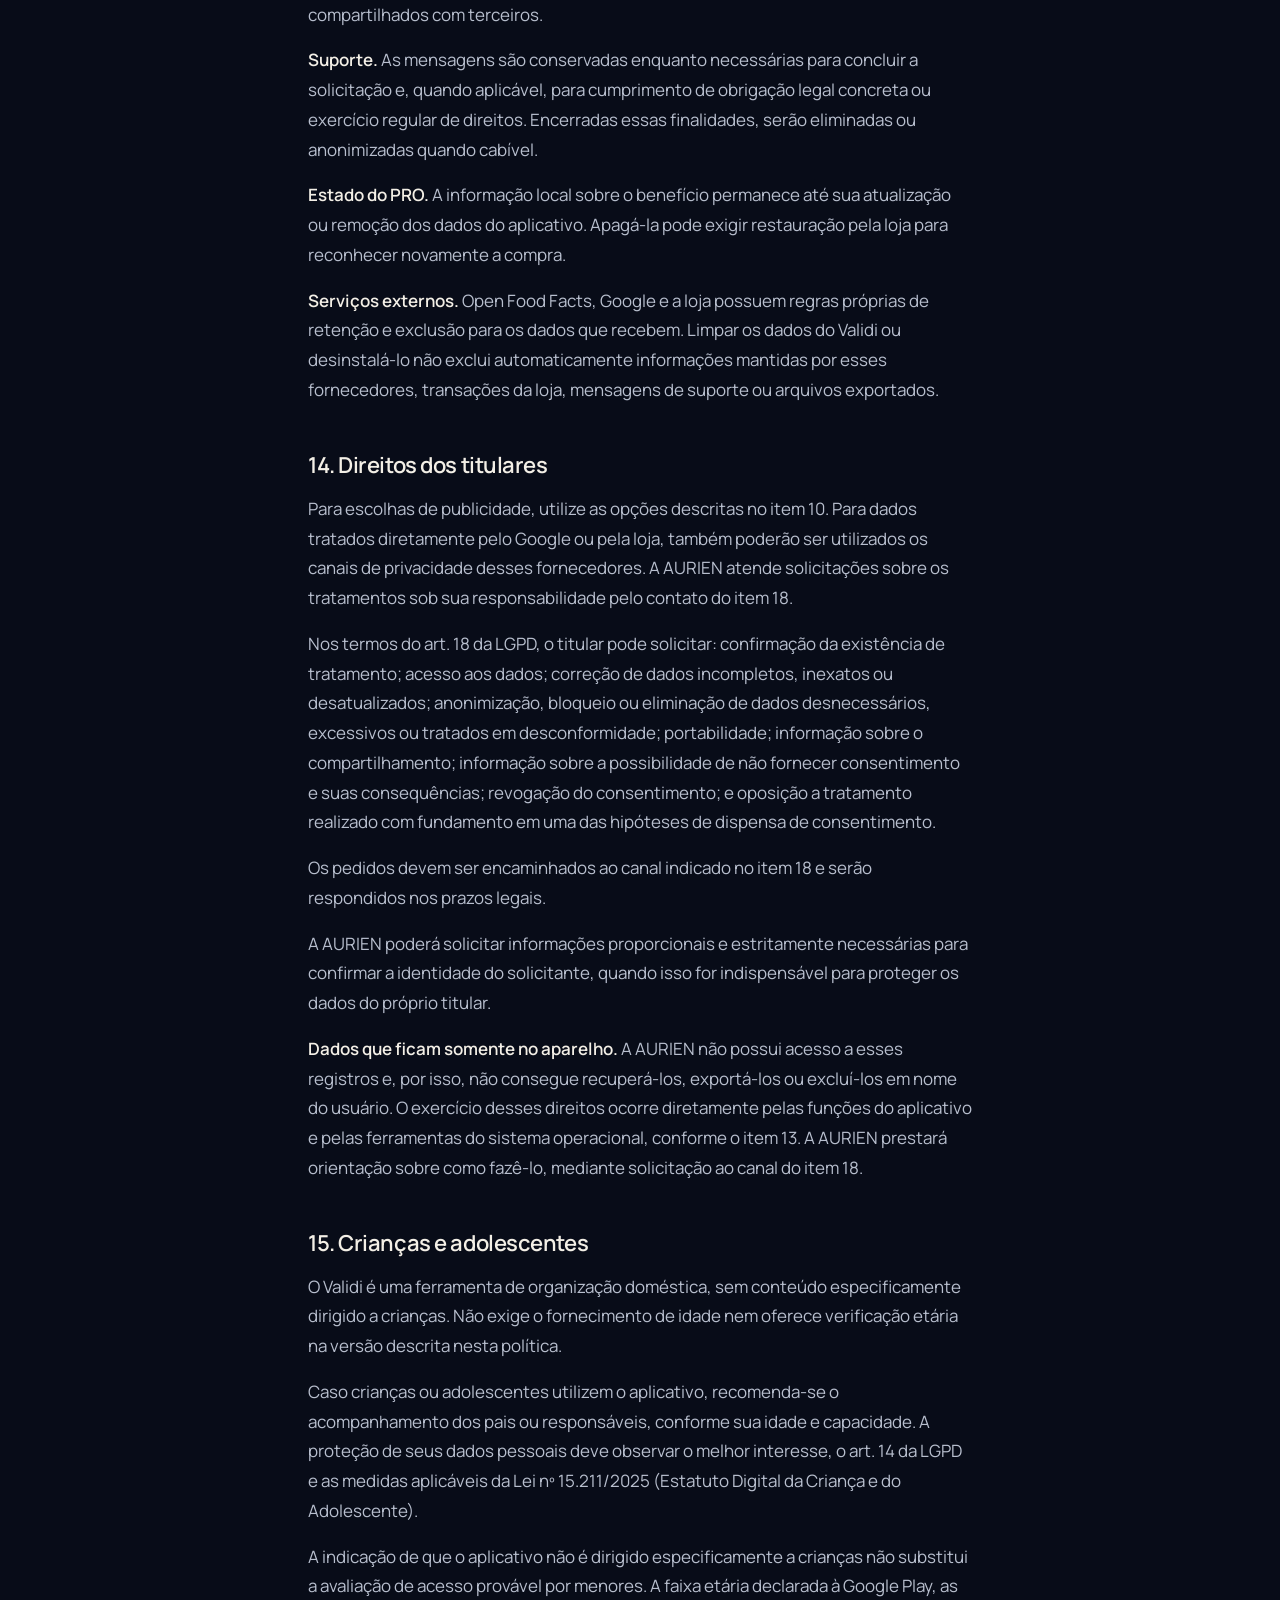
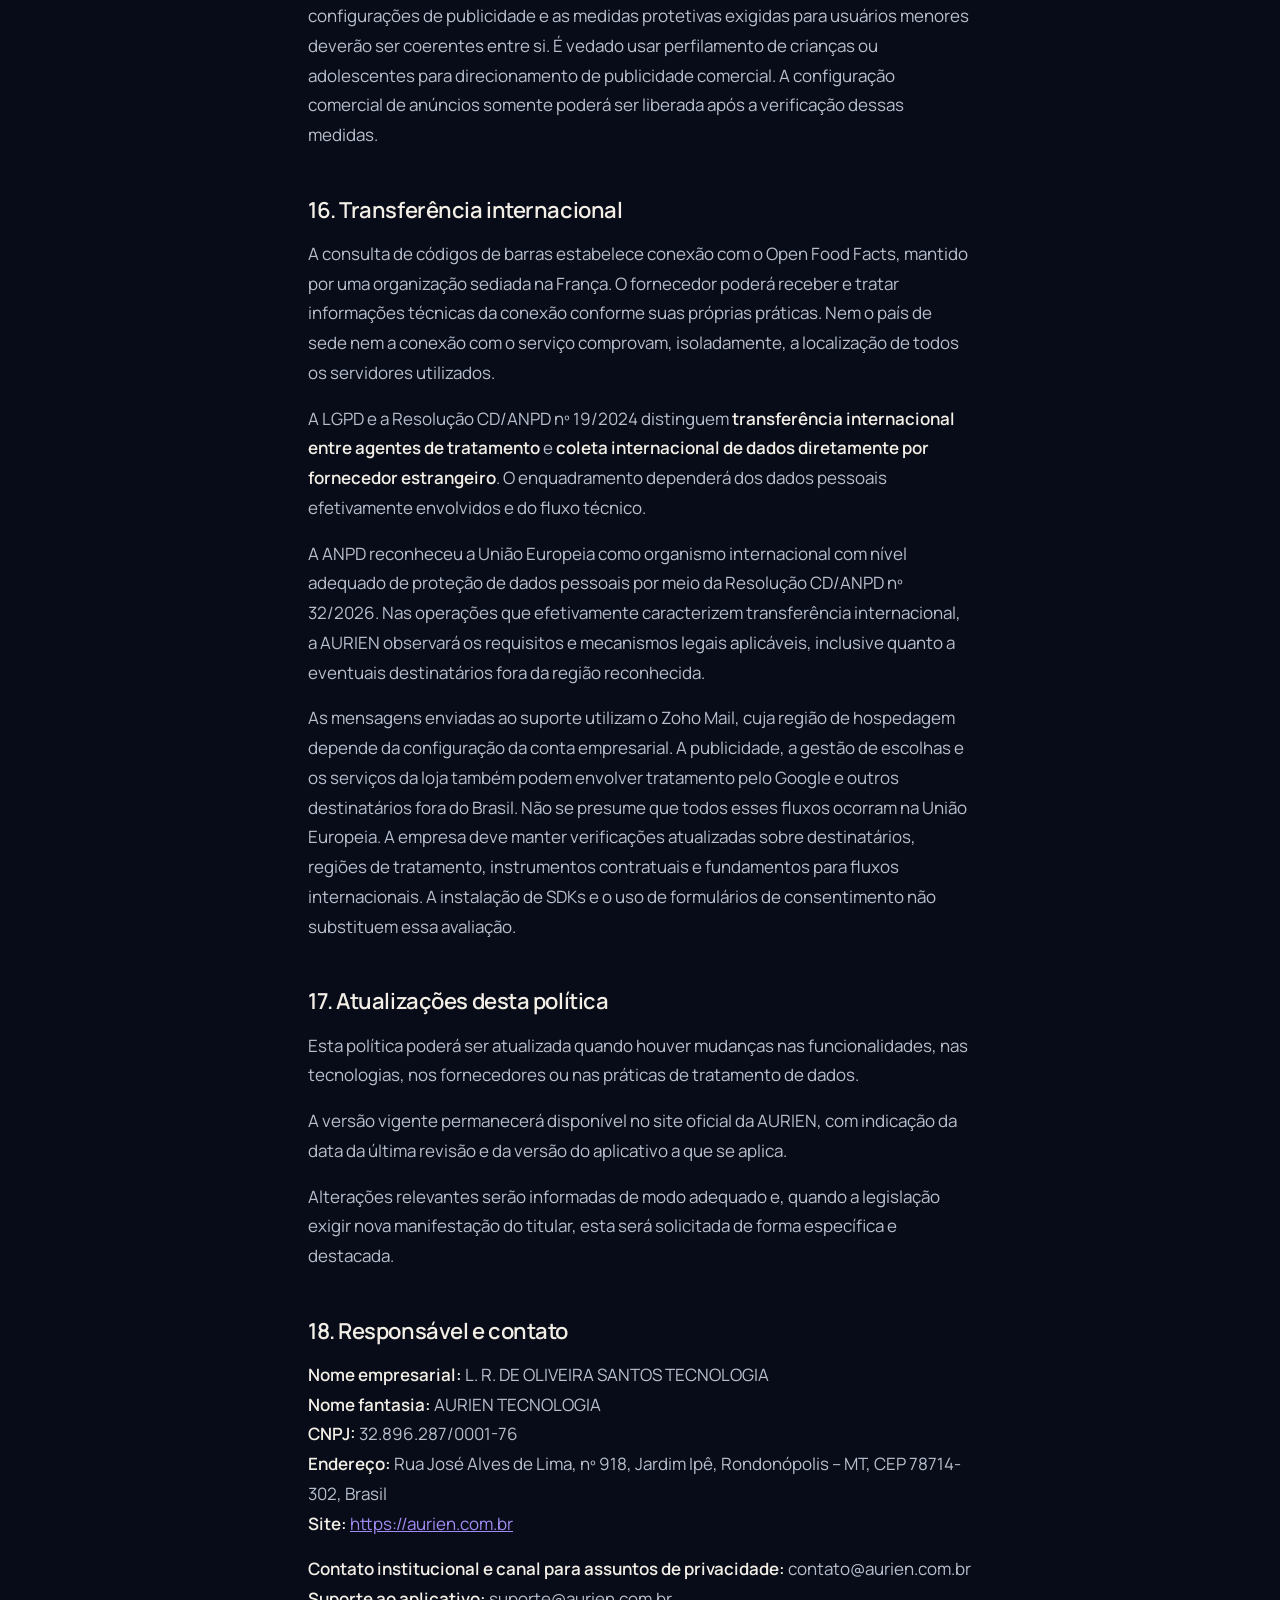
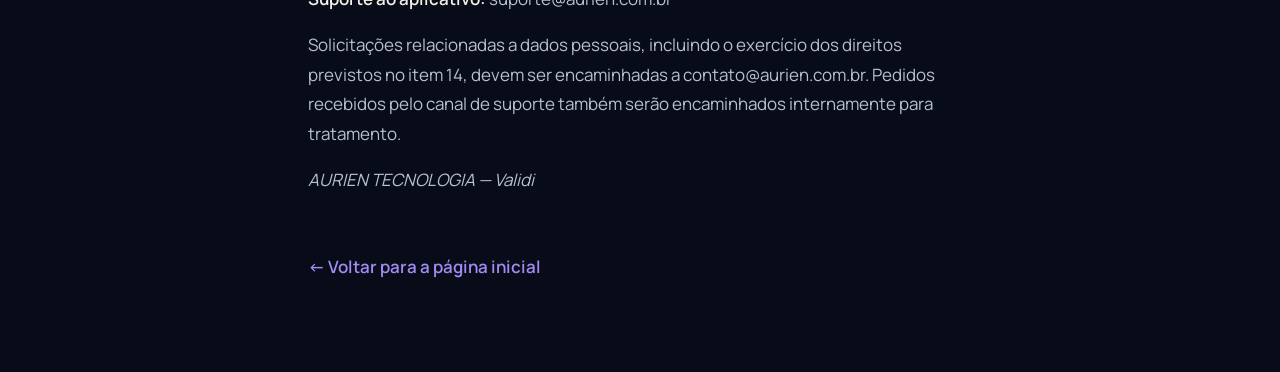
==== commit f165e11a: "Reconciliar versão proposta da política Validi com código e exigências regulatórias" ====
--- a/privacidade/validi/index.html
+++ b/privacidade/validi/index.html
@@ -34,10 +34,10 @@
 
     <p class="sobrancelha">Validi</p>
     <h1 style="margin-top:var(--e2)">Política de Privacidade</h1>
-    <p class="legal__data">Rascunho 1.1 — revisão de 04 de outubro de 2026 · Versão Android com publicidade e Validi PRO, em validação. Sem data de vigência.</p>
+    <p class="legal__data">Proposta 1.2 — revisada em 04 de outubro de 2026 · Aplicativo Android 1.0.0 (build 1). Vigência pendente de validação final.</p>
     <div class="aviso" role="note">
-      <strong>Rascunho em revisão — documento não vigente</strong>
-      <p>Este conteúdo aguarda validação final. Sua disponibilização nesta página não constitui aprovação nem entrada em vigor. Não utilizar como documento vigente em lojas de aplicativos, AdMob ou outras plataformas. A publicação da versão vigente depende de aprovação expressa após a validação final.</p>
+      <strong>Versão proposta para validação final — ainda não vigente</strong>
+      <p>Esta versão foi confrontada com o código do Validi para Android, a documentação do Google AdMob e as regras de privacidade aplicáveis. Ainda depende da definição do público etário na Google Play, da validação da revogação efetiva do consentimento e da aprovação final. Até lá, não deve ser cadastrada como documento vigente em lojas ou plataformas.</p>
     </div>
 
     <div class="legal__corpo">
@@ -53,7 +53,7 @@
 <h2>2. Funcionamento do aplicativo</h2>
 <p>O Validi organiza produtos, datas de validade, listas de compras, lembretes e relatórios. Os recursos principais funcionam prioritariamente no aparelho e não exigem conta na AURIEN.</p>
 <p>Os cadastros permanecem no armazenamento privado do aplicativo. Há comunicações externas para consulta de códigos de barras, publicidade e escolhas de privacidade, compra ou restauração do PRO e atendimento. Compartilhar arquivos também envolve o serviço escolhido pelo usuário. Esses fluxos são descritos nos itens 4, 7, 8 e 10.</p>
-<p>Este rascunho contempla a versão Android com AdMob e Validi PRO que está em validação. Não afirma que anúncios de produção ou compras já estejam disponíveis ao público.</p>
+<p>A versão Android com AdMob e Validi PRO encontra-se em preparação para lançamento. A utilização comercial de publicidade e compras depende das respectivas configurações de produção e validações antes da distribuição. A existência de recursos no código não significa disponibilidade pública imediata.</p>
 </section>
 <section>
 <h2>3. Informações utilizadas e permissões</h2>
@@ -98,7 +98,7 @@
 <section>
 <h2>5. Armazenamento local</h2>
 <p>Os dados cadastrais e operacionais do Validi são mantidos no armazenamento privado do aplicativo, no aparelho.</p>
-<p>A versão descrita neste rascunho não possui sincronização desses cadastros com servidores da AURIEN nem com serviços de nuvem contratados pela empresa.</p>
+<p>A versão Android aqui descrita não possui sincronização desses cadastros com servidores da AURIEN nem com serviços de nuvem contratados pela empresa.</p>
 <p>O sistema operacional ou serviços configurados pelo próprio usuário poderão realizar cópias de segurança ou restaurações de dados do aparelho, conforme as respectivas configurações e políticas, que são alheias ao controle da AURIEN.</p>
 </section>
 <section>
@@ -150,7 +150,7 @@
 <section>
 <h2>11. Análise de uso e diagnóstico</h2>
 <p>Na implementação auditada, os serviços próprios de análise de uso e relato de falhas do Validi estão desativados e não transmitem eventos à AURIEN.</p>
-<p>Essa condição não abrange o tratamento técnico próprio do Google Mobile Ads, descrito no item 10, nem as informações enviadas voluntariamente ao suporte. Uma integração adicional de análise ou diagnóstico exigirá revisão desta política antes de sua ativação.</p>
+<p>Essa condição não abrange o tratamento técnico próprio do Google Mobile Ads, descrito no item 10, nem as informações enviadas voluntariamente ao suporte. A ativação futura de ferramentas adicionais de análise ou diagnóstico exigirá atualização desta política antes da coleta correspondente.</p>
 </section>
 <section>
 <h2>12. Segurança</h2>
@@ -163,7 +163,7 @@
 <p><strong>Registros no aparelho.</strong> Os cadastros permanecem gravados enquanto não forem removidos pelo usuário ou pelas ferramentas de gerenciamento do sistema operacional. Não há prazo de expiração automática.</p>
 <p><strong>Produtos marcados como consumidos ou descartados.</strong> Marcar um produto como consumido ou descartado <strong>não o apaga</strong>: o registro continua existindo, com a sua situação alterada, e passa a ser exibido na tela de histórico. O histórico não é um arquivo separado — é a mesma lista de produtos, filtrada pela situação de cada um.</p>
 <p><strong>Exclusão por registro.</strong> A exclusão de um produto pelo próprio aplicativo remove seu registro do banco de dados operacional local, inclusive quando ele estiver no histórico. Isso não equivale a garantir eliminação forense de eventuais vestígios na memória física ou em backups. O mesmo vale para categorias, locais de armazenamento e listas, conforme as regras de cada funcionalidade.</p>
-<p><strong>Exclusão total.</strong> A versão descrita neste rascunho não possui, dentro do aplicativo, um comando único para apagar todos os registros de uma só vez. A remoção integral é feita pelas configurações do sistema operacional, limpando os dados do aplicativo ou desinstalando-o — o que elimina o armazenamento privado correspondente no aparelho.</p>
+<p><strong>Exclusão total.</strong> Na versão Android 1.0.0, não há dentro do aplicativo um comando único para apagar todos os registros de uma só vez. A remoção integral é feita pelas configurações do sistema operacional, limpando os dados do aplicativo ou desinstalando-o — o que elimina o armazenamento privado correspondente no aparelho.</p>
 <p>Essa remoção não alcança cópias de segurança feitas pelo sistema operacional ou por serviços configurados pelo usuário, arquivos já exportados nem conteúdos já compartilhados com terceiros.</p>
 <p><strong>Suporte.</strong> As mensagens são conservadas enquanto necessárias para concluir a solicitação e, quando aplicável, para cumprimento de obrigação legal concreta ou exercício regular de direitos. Encerradas essas finalidades, serão eliminadas ou anonimizadas quando cabível.</p>
 <p><strong>Estado do PRO.</strong> A informação local sobre o benefício permanece até sua atualização ou remoção dos dados do aplicativo. Apagá-la pode exigir restauração pela loja para reconhecer novamente a compra.</p>
@@ -181,14 +181,14 @@
 <h2>15. Crianças e adolescentes</h2>
 <p>O Validi é uma ferramenta de organização doméstica, sem conteúdo especificamente dirigido a crianças. Não exige o fornecimento de idade nem oferece verificação etária na versão descrita nesta política.</p>
 <p>Caso crianças ou adolescentes utilizem o aplicativo, recomenda-se o acompanhamento dos pais ou responsáveis, conforme sua idade e capacidade. A proteção de seus dados pessoais deve observar o melhor interesse, o art. 14 da LGPD e as medidas aplicáveis da Lei nº 15.211/2025 (Estatuto Digital da Criança e do Adolescente).</p>
-<p>A indicação de que o aplicativo não é dirigido a crianças não substitui a avaliação de acesso provável por menores nem as salvaguardas correspondentes. Antes da ativação comercial de anúncios, devem ser validados o público declarado na loja, as configurações para menores e as restrições de publicidade aplicáveis. Este rascunho não certifica a conclusão dessa avaliação.</p>
+<p>A indicação de que o aplicativo não é dirigido especificamente a crianças não substitui a avaliação de acesso provável por menores. A faixa etária declarada à Google Play, as configurações de publicidade e as medidas protetivas exigidas para usuários menores deverão ser coerentes entre si. É vedado usar perfilamento de crianças ou adolescentes para direcionamento de publicidade comercial. A configuração comercial de anúncios somente poderá ser liberada após a verificação dessas medidas.</p>
 </section>
 <section>
 <h2>16. Transferência internacional</h2>
 <p>A consulta de códigos de barras estabelece conexão com o Open Food Facts, mantido por uma organização sediada na França. O fornecedor poderá receber e tratar informações técnicas da conexão conforme suas próprias práticas. Nem o país de sede nem a conexão com o serviço comprovam, isoladamente, a localização de todos os servidores utilizados.</p>
 <p>A LGPD e a Resolução CD/ANPD nº 19/2024 distinguem <strong>transferência internacional entre agentes de tratamento</strong> e <strong>coleta internacional de dados diretamente por fornecedor estrangeiro</strong>. O enquadramento dependerá dos dados pessoais efetivamente envolvidos e do fluxo técnico.</p>
 <p>A ANPD reconheceu a União Europeia como organismo internacional com nível adequado de proteção de dados pessoais por meio da Resolução CD/ANPD nº 32/2026. Nas operações que efetivamente caracterizem transferência internacional, a AURIEN observará os requisitos e mecanismos legais aplicáveis, inclusive quanto a eventuais destinatários fora da região reconhecida.</p>
-<p>As mensagens enviadas ao suporte utilizam o Zoho Mail, cuja região de hospedagem depende da configuração da conta empresarial. A publicidade, a gestão de escolhas e os serviços da loja também podem envolver tratamento pelo Google e outros destinatários fora do Brasil. Não se presume que todos esses fluxos ocorram na União Europeia. Os destinatários, as configurações e o mecanismo jurídico aplicável precisam ser verificados na validação final; o uso de um SDK ou de um formulário de consentimento, isoladamente, não comprova conformidade das transferências.</p>
+<p>As mensagens enviadas ao suporte utilizam o Zoho Mail, cuja região de hospedagem depende da configuração da conta empresarial. A publicidade, a gestão de escolhas e os serviços da loja também podem envolver tratamento pelo Google e outros destinatários fora do Brasil. Não se presume que todos esses fluxos ocorram na União Europeia. A empresa deve manter verificações atualizadas sobre destinatários, regiões de tratamento, instrumentos contratuais e fundamentos para fluxos internacionais. A instalação de SDKs e o uso de formulários de consentimento não substituem essa avaliação.</p>
 </section>
 <section>
 <h2>17. Atualizações desta política</h2>
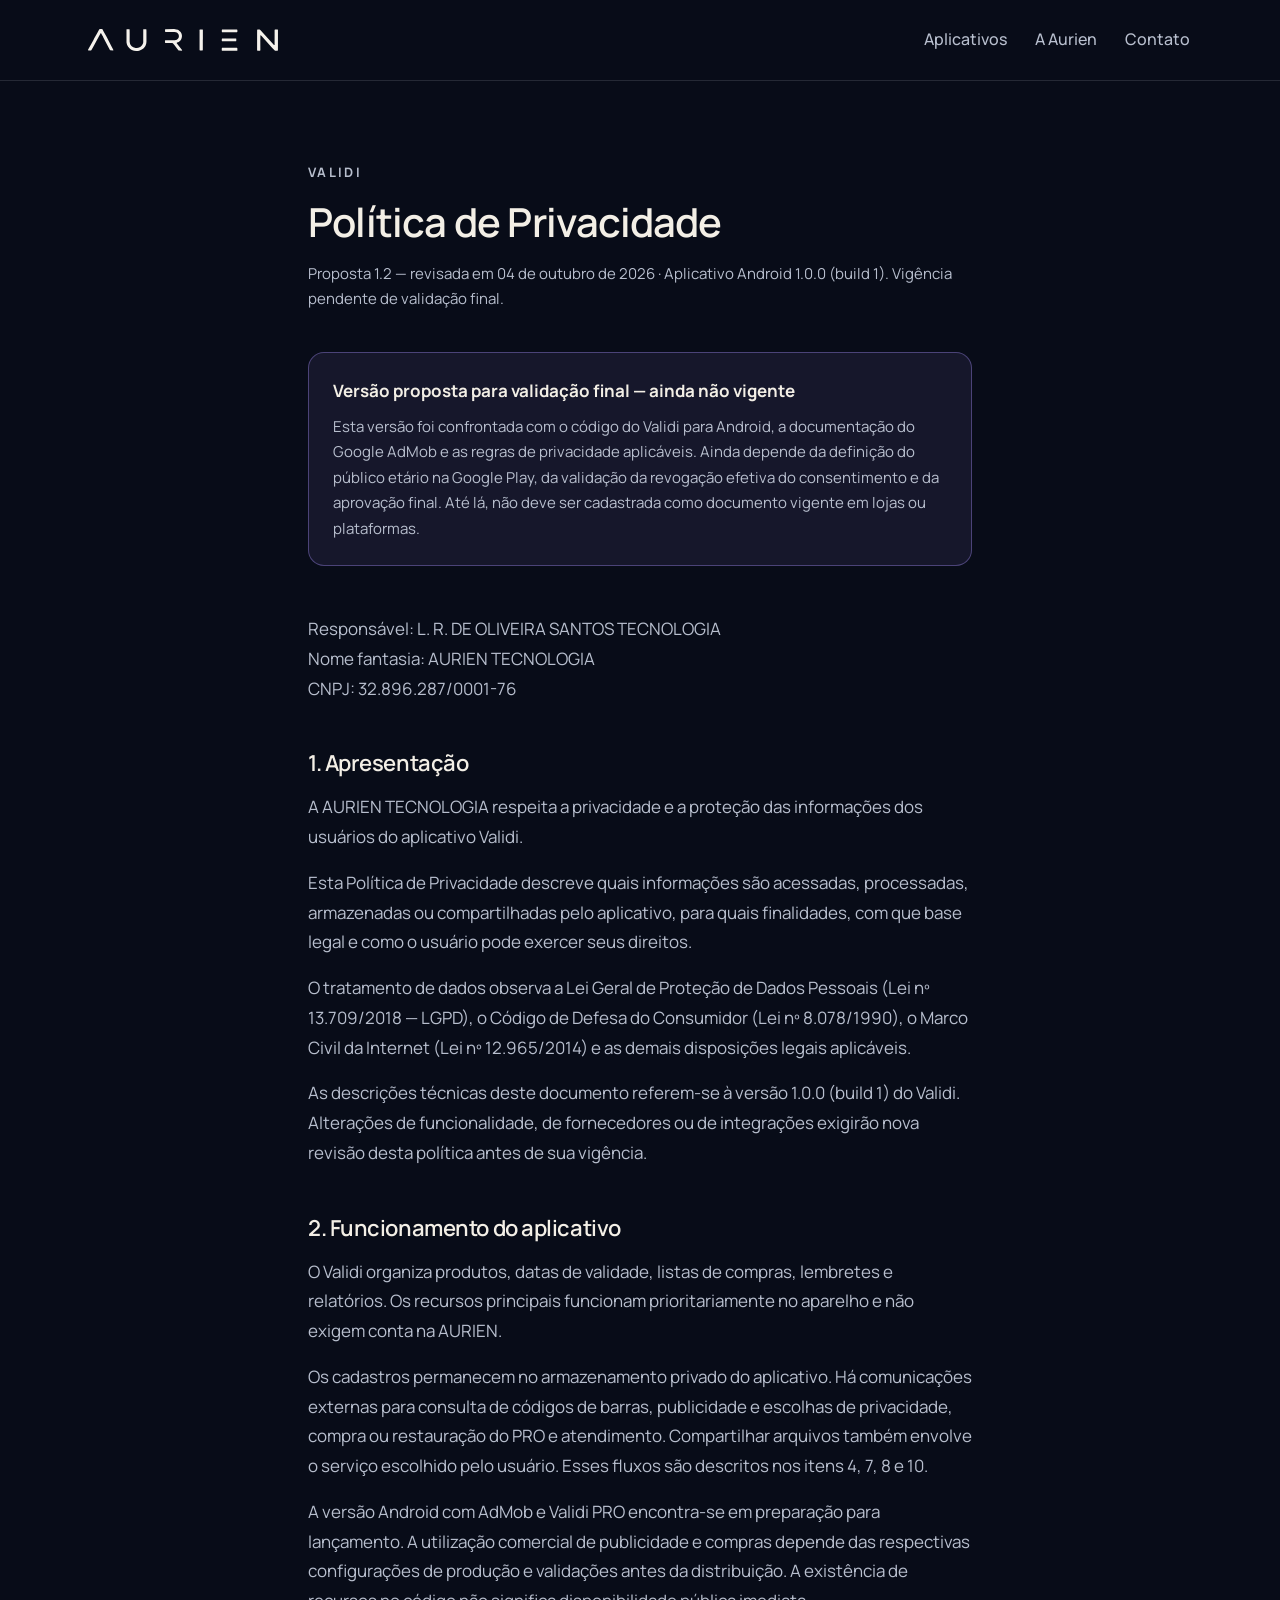
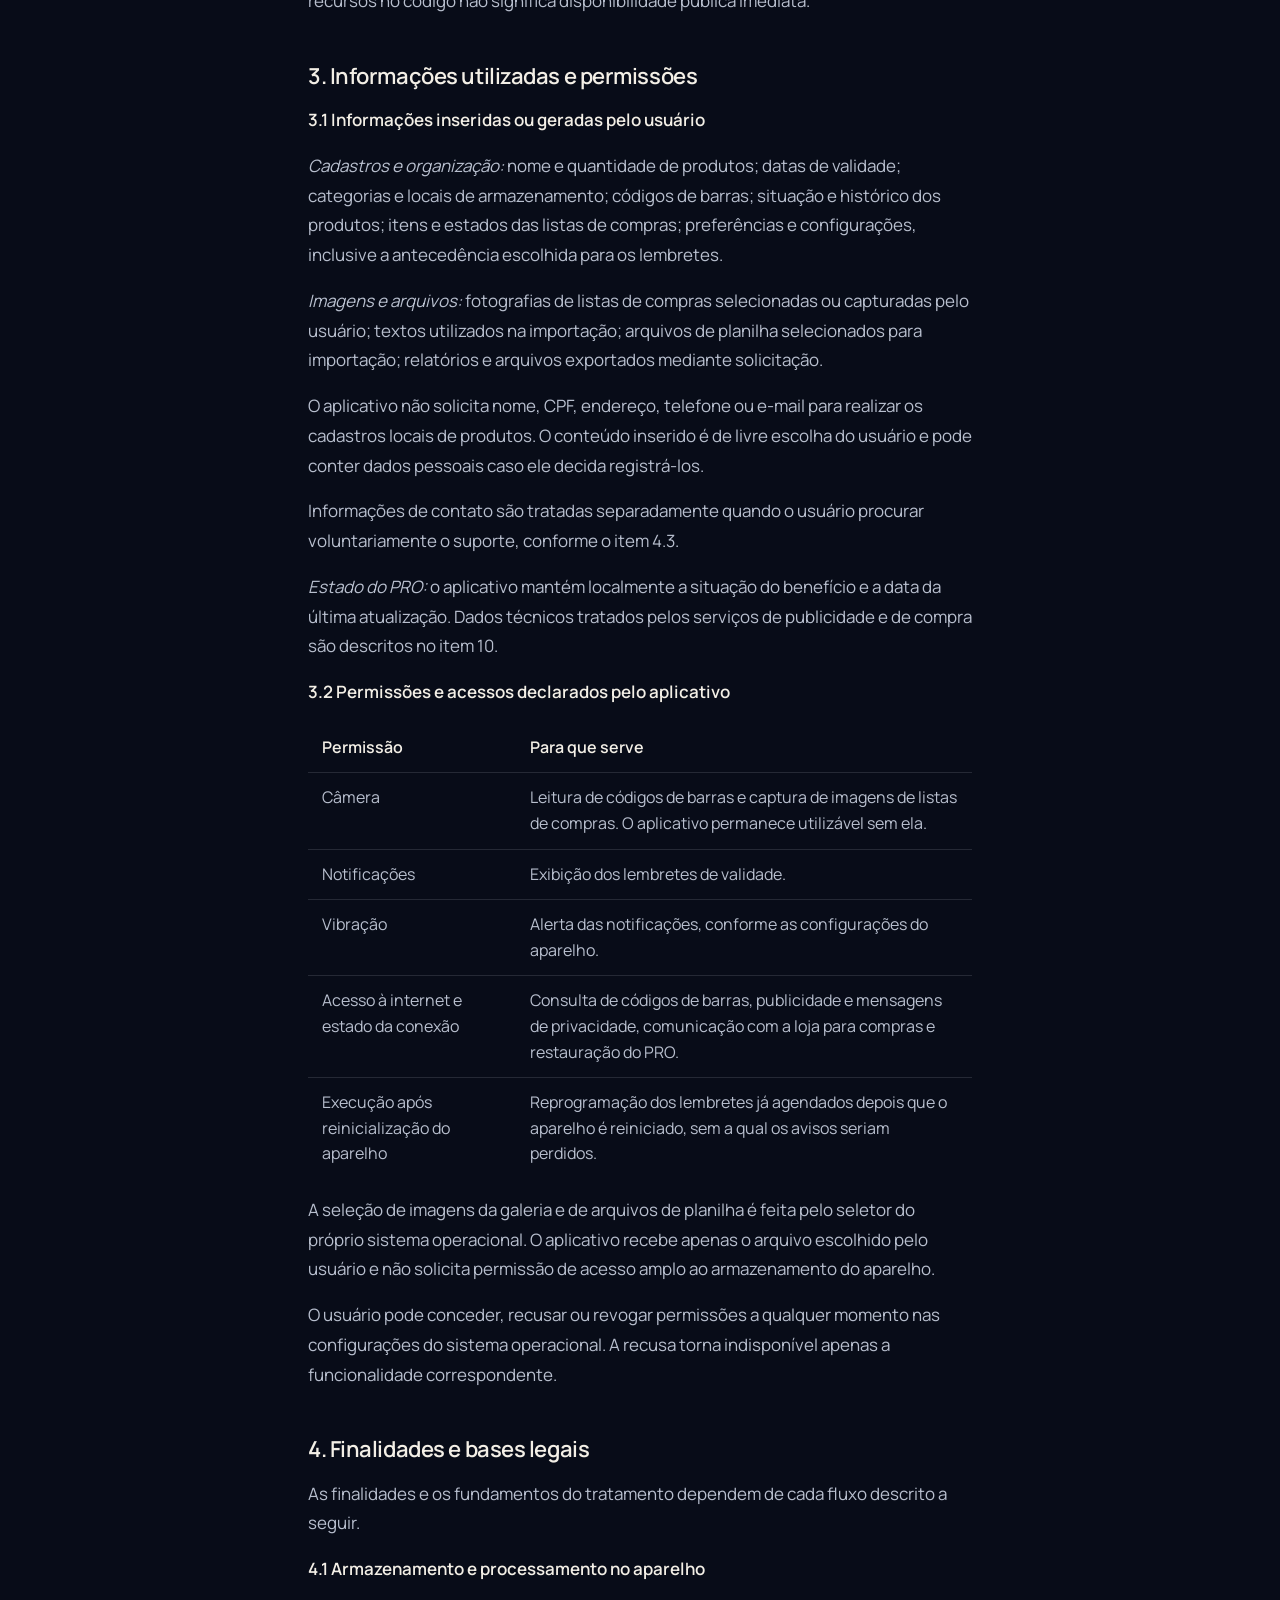
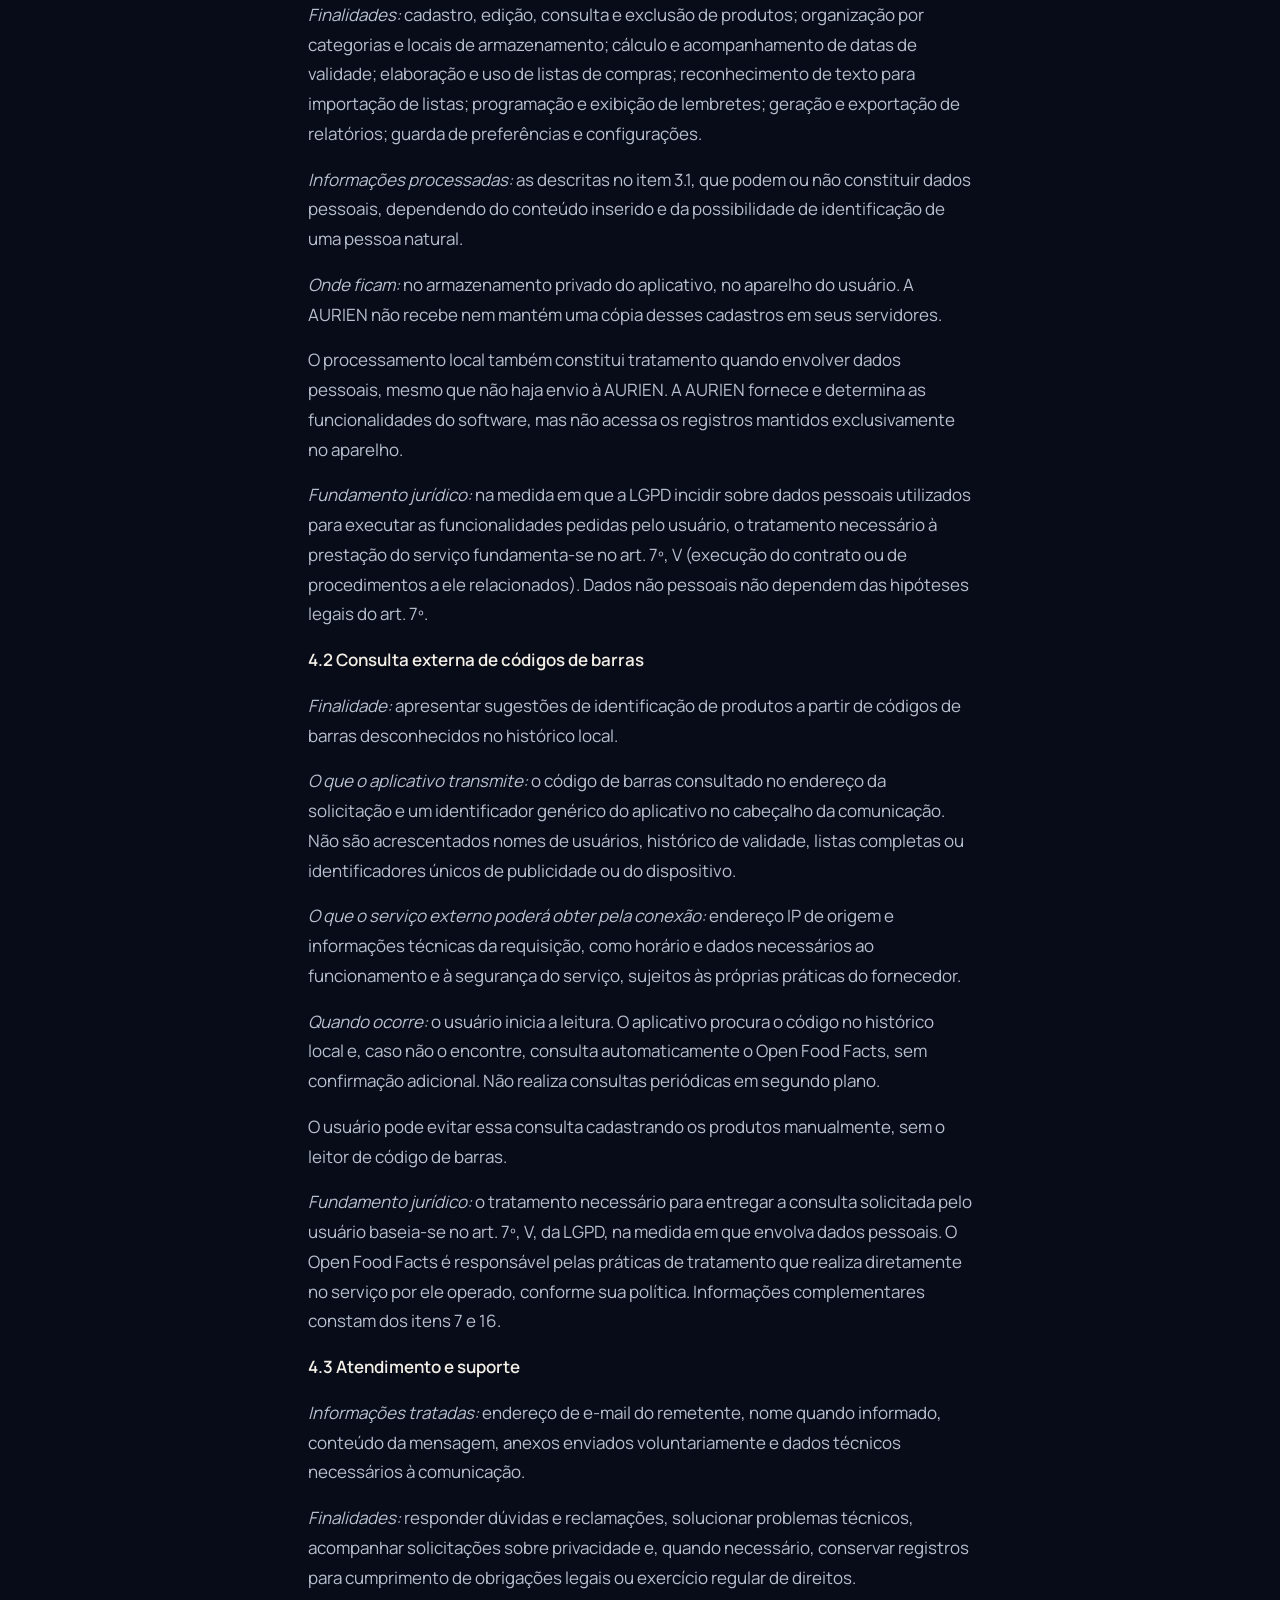
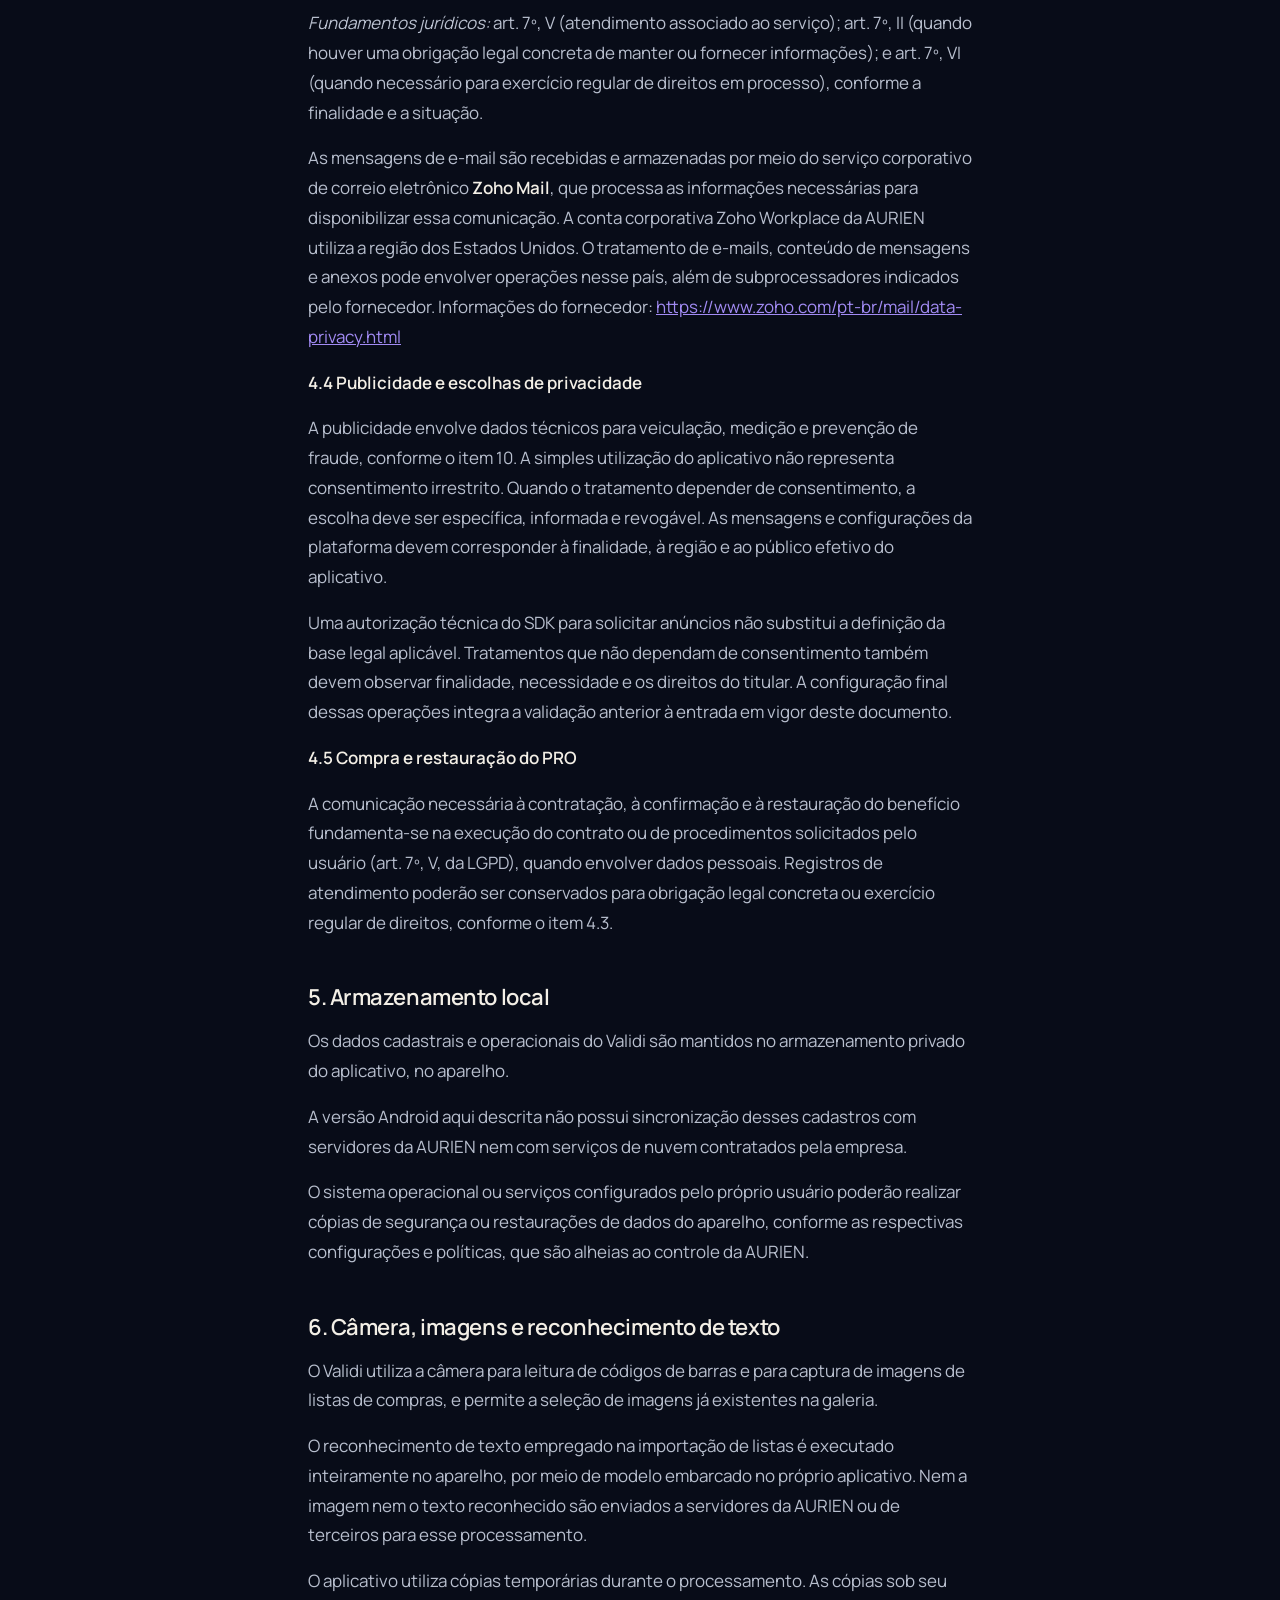
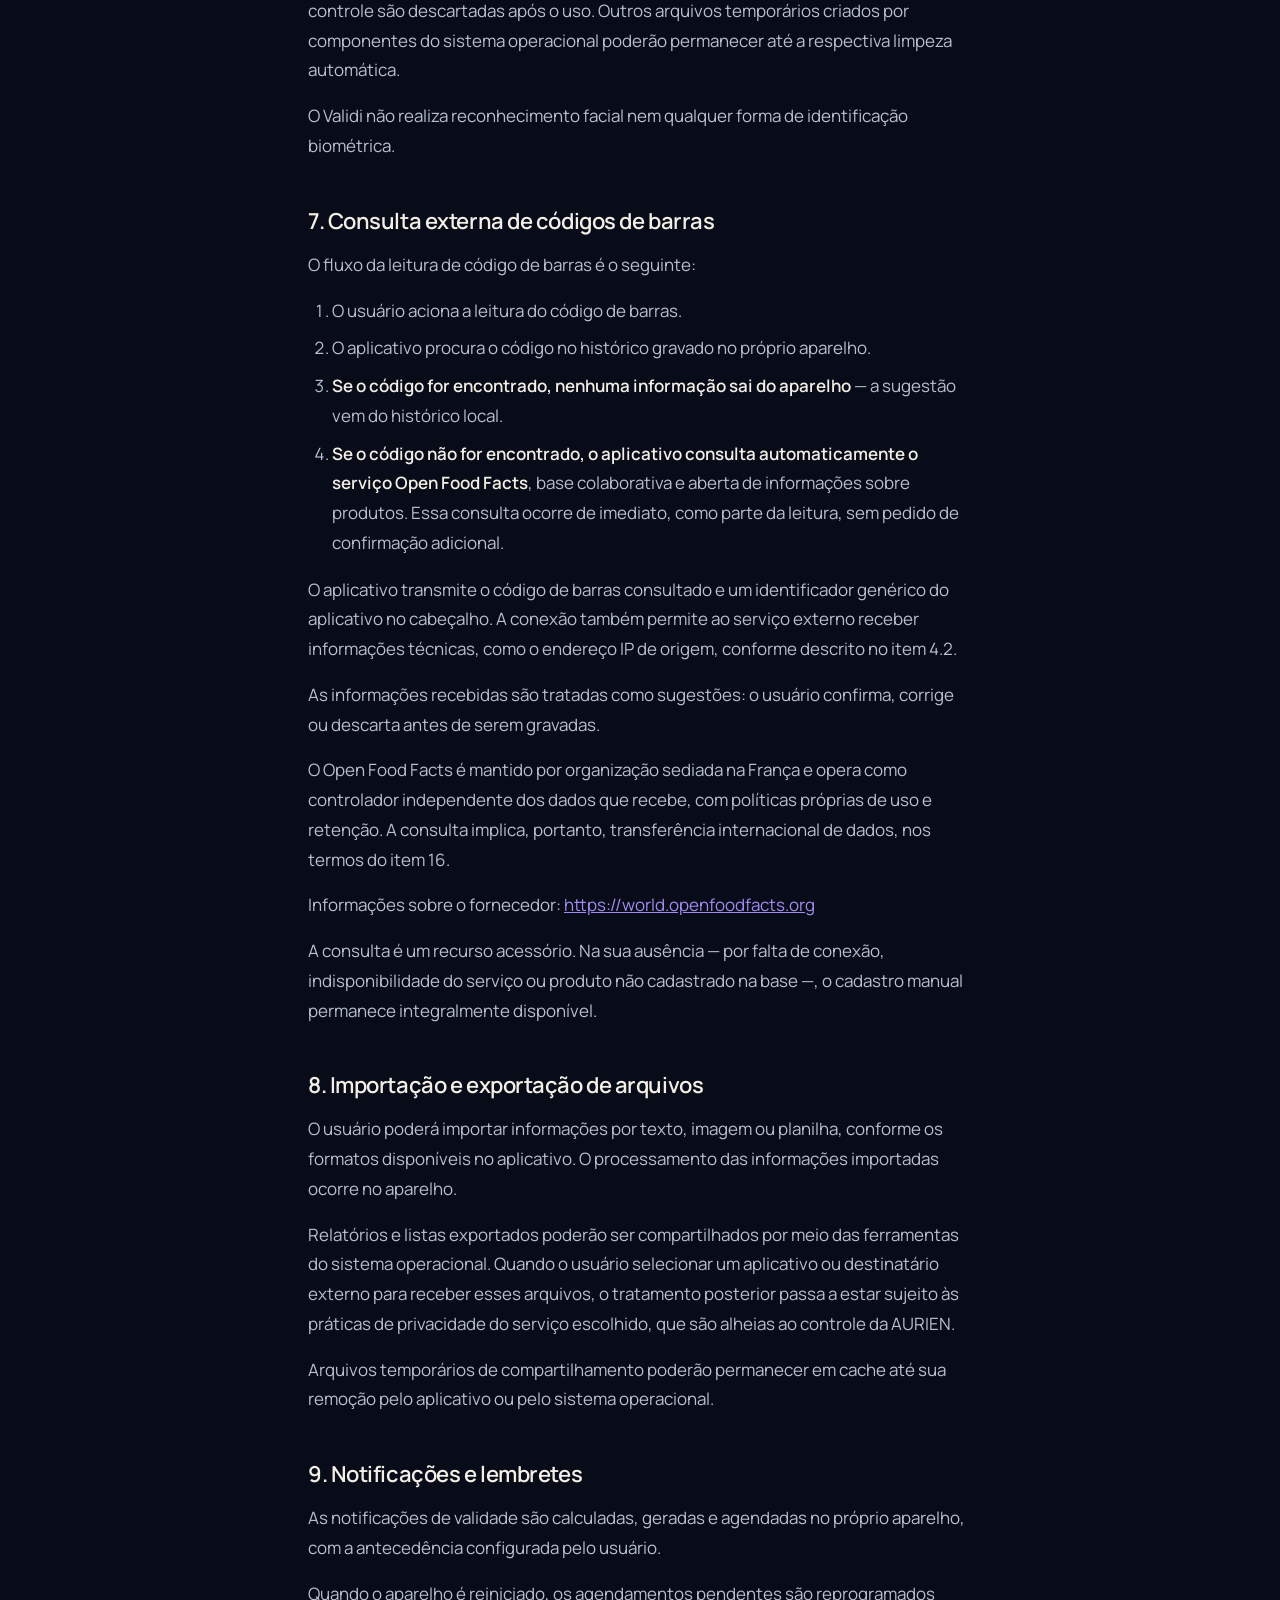
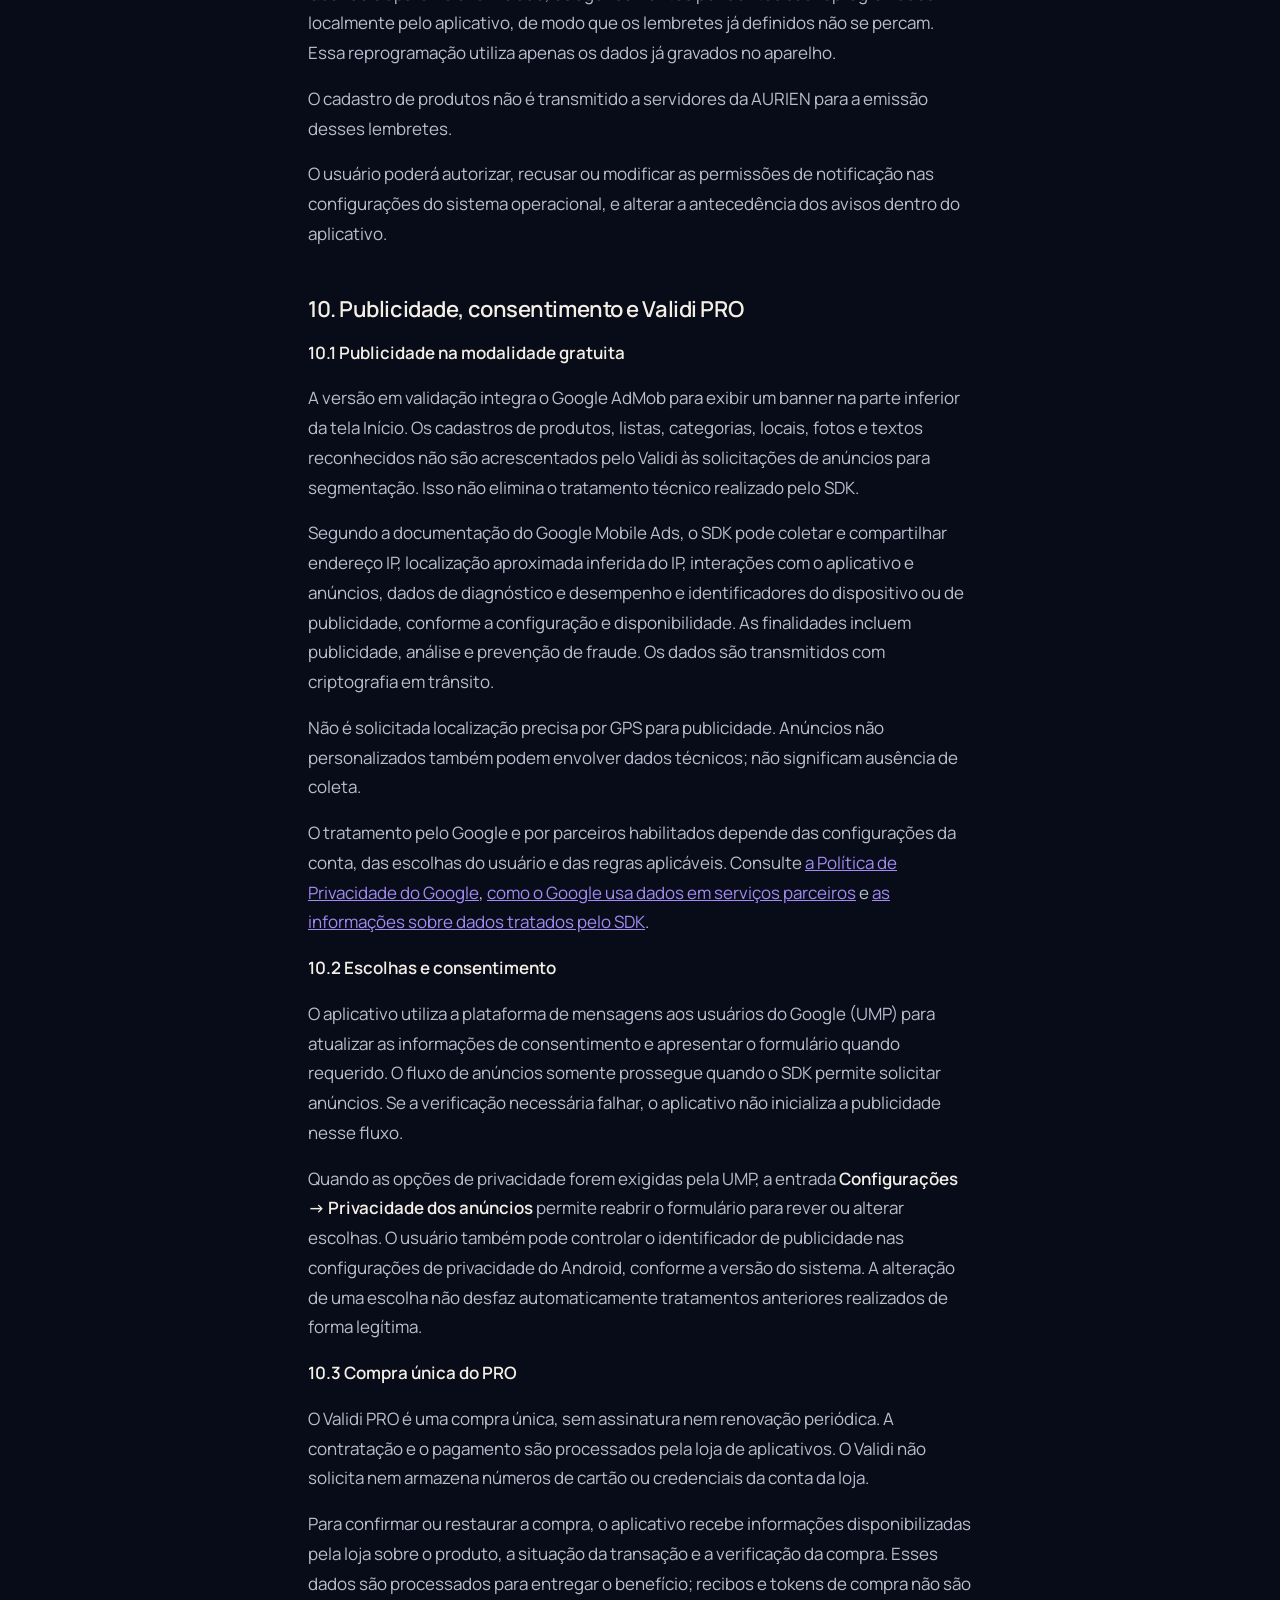
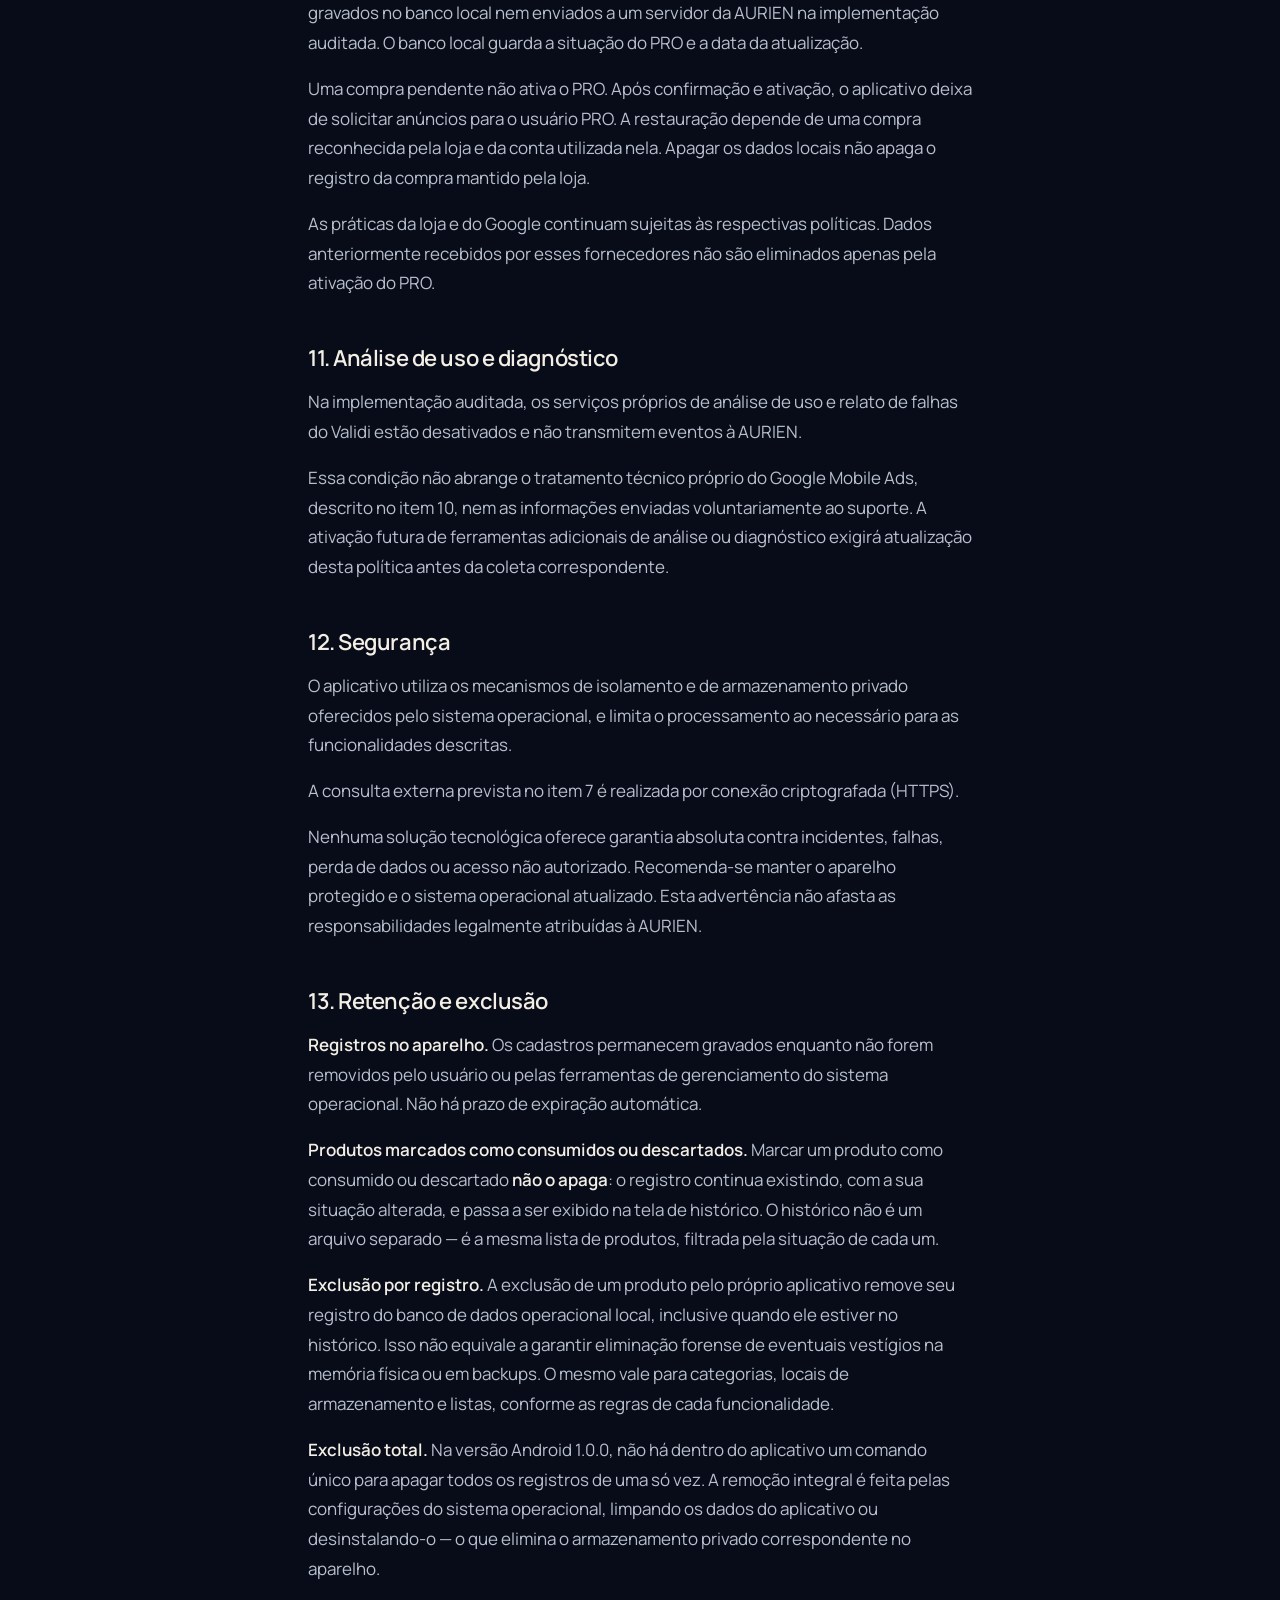
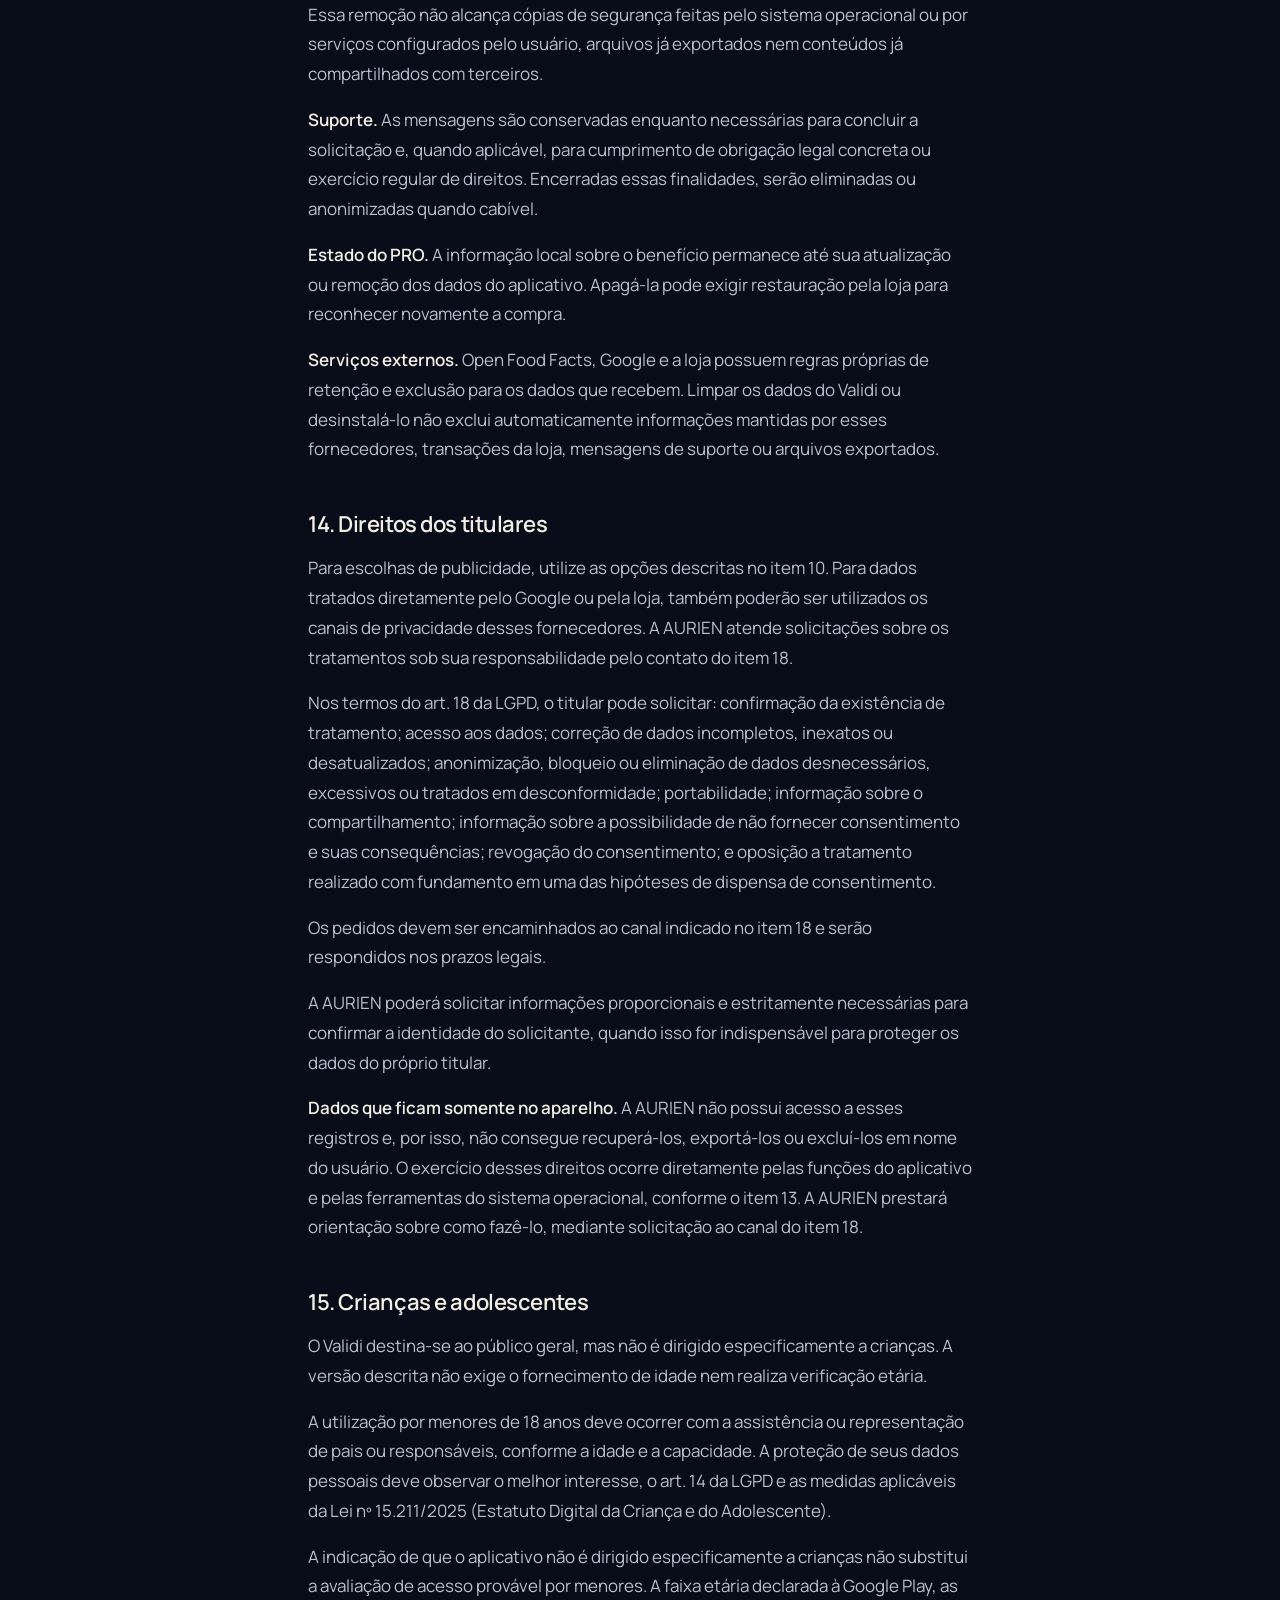
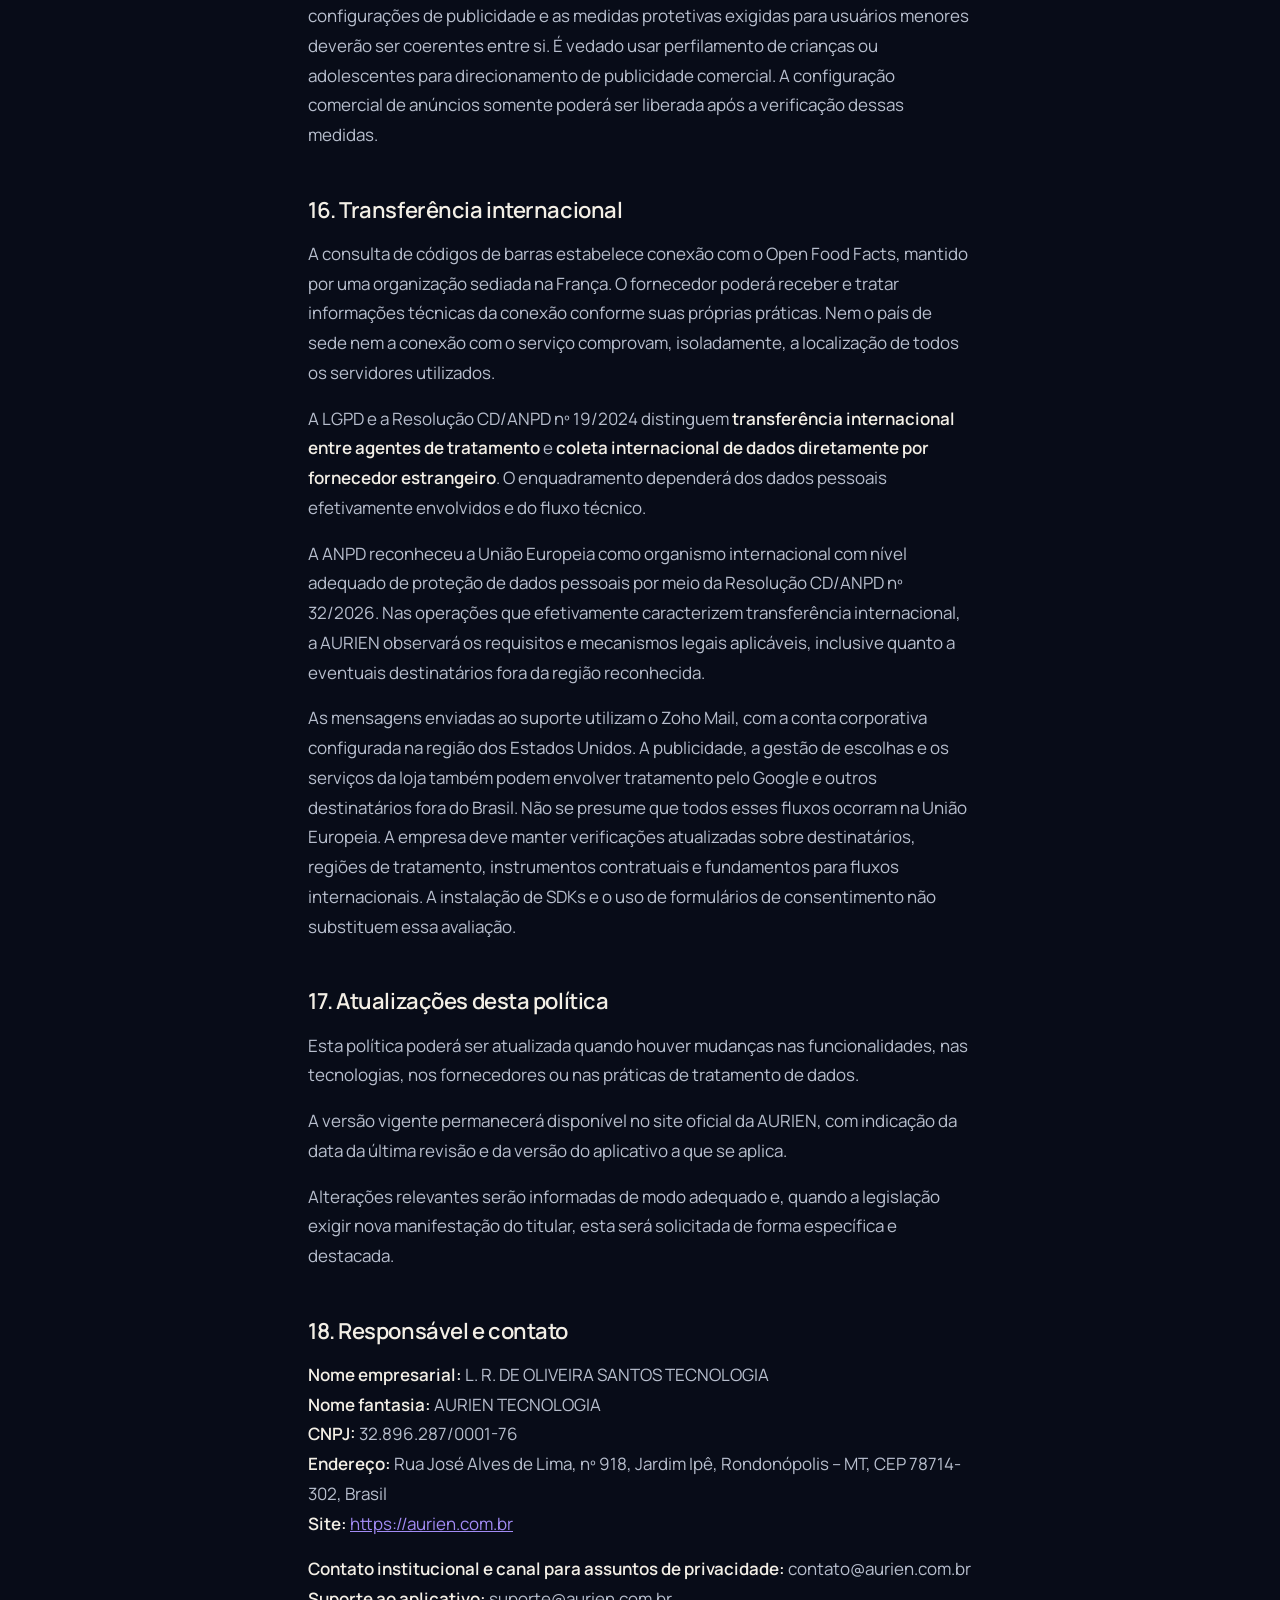
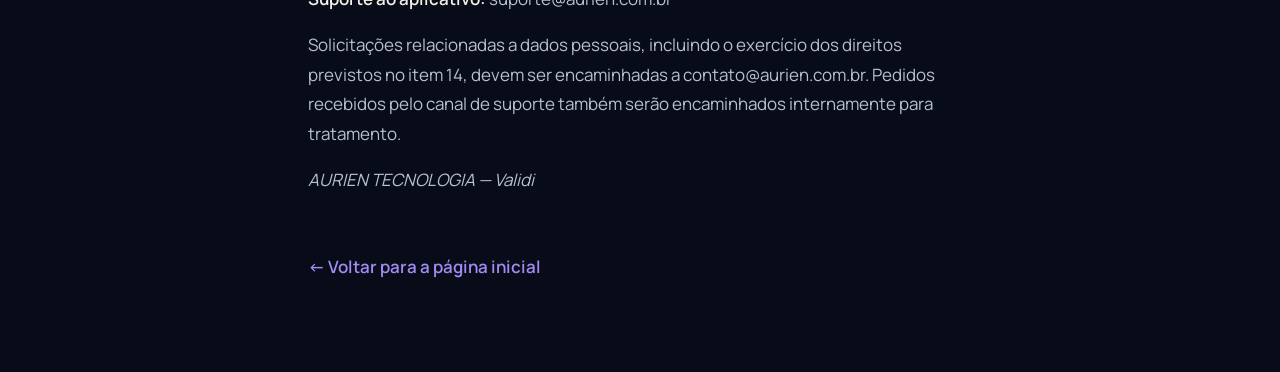
==== commit e9a1149f: "Registrar público geral e hospedagem de suporte Zoho nos EUA" ====
--- a/privacidade/validi/index.html
+++ b/privacidade/validi/index.html
@@ -88,7 +88,7 @@
 <p><em>Informações tratadas:</em> endereço de e-mail do remetente, nome quando informado, conteúdo da mensagem, anexos enviados voluntariamente e dados técnicos necessários à comunicação.</p>
 <p><em>Finalidades:</em> responder dúvidas e reclamações, solucionar problemas técnicos, acompanhar solicitações sobre privacidade e, quando necessário, conservar registros para cumprimento de obrigações legais ou exercício regular de direitos.</p>
 <p><em>Fundamentos jurídicos:</em> art. 7º, V (atendimento associado ao serviço); art. 7º, II (quando houver uma obrigação legal concreta de manter ou fornecer informações); e art. 7º, VI (quando necessário para exercício regular de direitos em processo), conforme a finalidade e a situação.</p>
-<p>As mensagens de e-mail são recebidas e armazenadas por meio do serviço corporativo de correio eletrônico <strong>Zoho Mail</strong>, que processa as informações necessárias para disponibilizar essa comunicação. A localização efetiva do centro de dados utilizado pela conta deverá ser verificada pela AURIEN. Informações do fornecedor: <a href="https://www.zoho.com/pt-br/mail/data-privacy.html">https://www.zoho.com/pt-br/mail/data-privacy.html</a></p>
+<p>As mensagens de e-mail são recebidas e armazenadas por meio do serviço corporativo de correio eletrônico <strong>Zoho Mail</strong>, que processa as informações necessárias para disponibilizar essa comunicação. A conta corporativa Zoho Workplace da AURIEN utiliza a região dos Estados Unidos. O tratamento de e-mails, conteúdo de mensagens e anexos pode envolver operações nesse país, além de subprocessadores indicados pelo fornecedor. Informações do fornecedor: <a href="https://www.zoho.com/pt-br/mail/data-privacy.html">https://www.zoho.com/pt-br/mail/data-privacy.html</a></p>
 <p><strong>4.4 Publicidade e escolhas de privacidade</strong></p>
 <p>A publicidade envolve dados técnicos para veiculação, medição e prevenção de fraude, conforme o item 10. A simples utilização do aplicativo não representa consentimento irrestrito. Quando o tratamento depender de consentimento, a escolha deve ser específica, informada e revogável. As mensagens e configurações da plataforma devem corresponder à finalidade, à região e ao público efetivo do aplicativo.</p>
 <p>Uma autorização técnica do SDK para solicitar anúncios não substitui a definição da base legal aplicável. Tratamentos que não dependam de consentimento também devem observar finalidade, necessidade e os direitos do titular. A configuração final dessas operações integra a validação anterior à entrada em vigor deste documento.</p>
@@ -179,8 +179,8 @@
 </section>
 <section>
 <h2>15. Crianças e adolescentes</h2>
-<p>O Validi é uma ferramenta de organização doméstica, sem conteúdo especificamente dirigido a crianças. Não exige o fornecimento de idade nem oferece verificação etária na versão descrita nesta política.</p>
-<p>Caso crianças ou adolescentes utilizem o aplicativo, recomenda-se o acompanhamento dos pais ou responsáveis, conforme sua idade e capacidade. A proteção de seus dados pessoais deve observar o melhor interesse, o art. 14 da LGPD e as medidas aplicáveis da Lei nº 15.211/2025 (Estatuto Digital da Criança e do Adolescente).</p>
+<p>O Validi destina-se ao público geral, mas não é dirigido especificamente a crianças. A versão descrita não exige o fornecimento de idade nem realiza verificação etária.</p>
+<p>A utilização por menores de 18 anos deve ocorrer com a assistência ou representação de pais ou responsáveis, conforme a idade e a capacidade. A proteção de seus dados pessoais deve observar o melhor interesse, o art. 14 da LGPD e as medidas aplicáveis da Lei nº 15.211/2025 (Estatuto Digital da Criança e do Adolescente).</p>
 <p>A indicação de que o aplicativo não é dirigido especificamente a crianças não substitui a avaliação de acesso provável por menores. A faixa etária declarada à Google Play, as configurações de publicidade e as medidas protetivas exigidas para usuários menores deverão ser coerentes entre si. É vedado usar perfilamento de crianças ou adolescentes para direcionamento de publicidade comercial. A configuração comercial de anúncios somente poderá ser liberada após a verificação dessas medidas.</p>
 </section>
 <section>
@@ -188,7 +188,7 @@
 <p>A consulta de códigos de barras estabelece conexão com o Open Food Facts, mantido por uma organização sediada na França. O fornecedor poderá receber e tratar informações técnicas da conexão conforme suas próprias práticas. Nem o país de sede nem a conexão com o serviço comprovam, isoladamente, a localização de todos os servidores utilizados.</p>
 <p>A LGPD e a Resolução CD/ANPD nº 19/2024 distinguem <strong>transferência internacional entre agentes de tratamento</strong> e <strong>coleta internacional de dados diretamente por fornecedor estrangeiro</strong>. O enquadramento dependerá dos dados pessoais efetivamente envolvidos e do fluxo técnico.</p>
 <p>A ANPD reconheceu a União Europeia como organismo internacional com nível adequado de proteção de dados pessoais por meio da Resolução CD/ANPD nº 32/2026. Nas operações que efetivamente caracterizem transferência internacional, a AURIEN observará os requisitos e mecanismos legais aplicáveis, inclusive quanto a eventuais destinatários fora da região reconhecida.</p>
-<p>As mensagens enviadas ao suporte utilizam o Zoho Mail, cuja região de hospedagem depende da configuração da conta empresarial. A publicidade, a gestão de escolhas e os serviços da loja também podem envolver tratamento pelo Google e outros destinatários fora do Brasil. Não se presume que todos esses fluxos ocorram na União Europeia. A empresa deve manter verificações atualizadas sobre destinatários, regiões de tratamento, instrumentos contratuais e fundamentos para fluxos internacionais. A instalação de SDKs e o uso de formulários de consentimento não substituem essa avaliação.</p>
+<p>As mensagens enviadas ao suporte utilizam o Zoho Mail, com a conta corporativa configurada na região dos Estados Unidos. A publicidade, a gestão de escolhas e os serviços da loja também podem envolver tratamento pelo Google e outros destinatários fora do Brasil. Não se presume que todos esses fluxos ocorram na União Europeia. A empresa deve manter verificações atualizadas sobre destinatários, regiões de tratamento, instrumentos contratuais e fundamentos para fluxos internacionais. A instalação de SDKs e o uso de formulários de consentimento não substituem essa avaliação.</p>
 </section>
 <section>
 <h2>17. Atualizações desta política</h2>
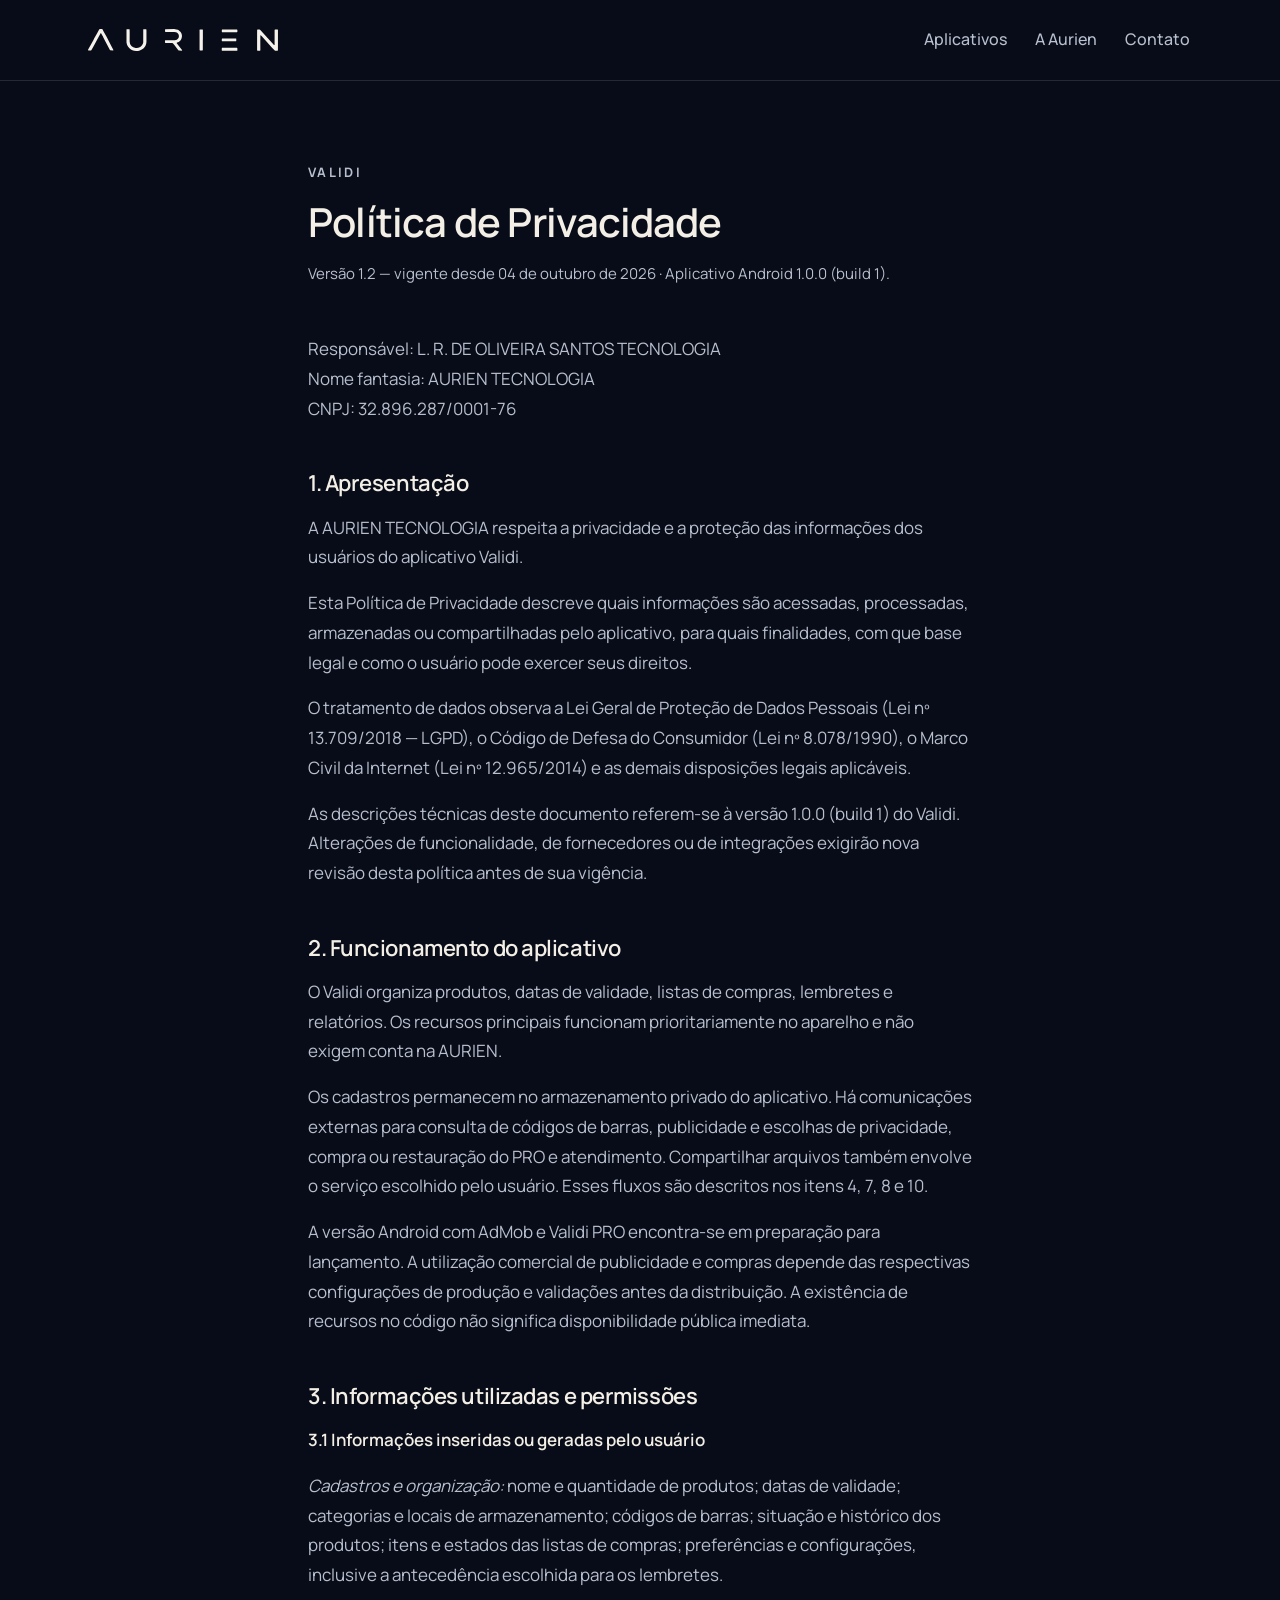
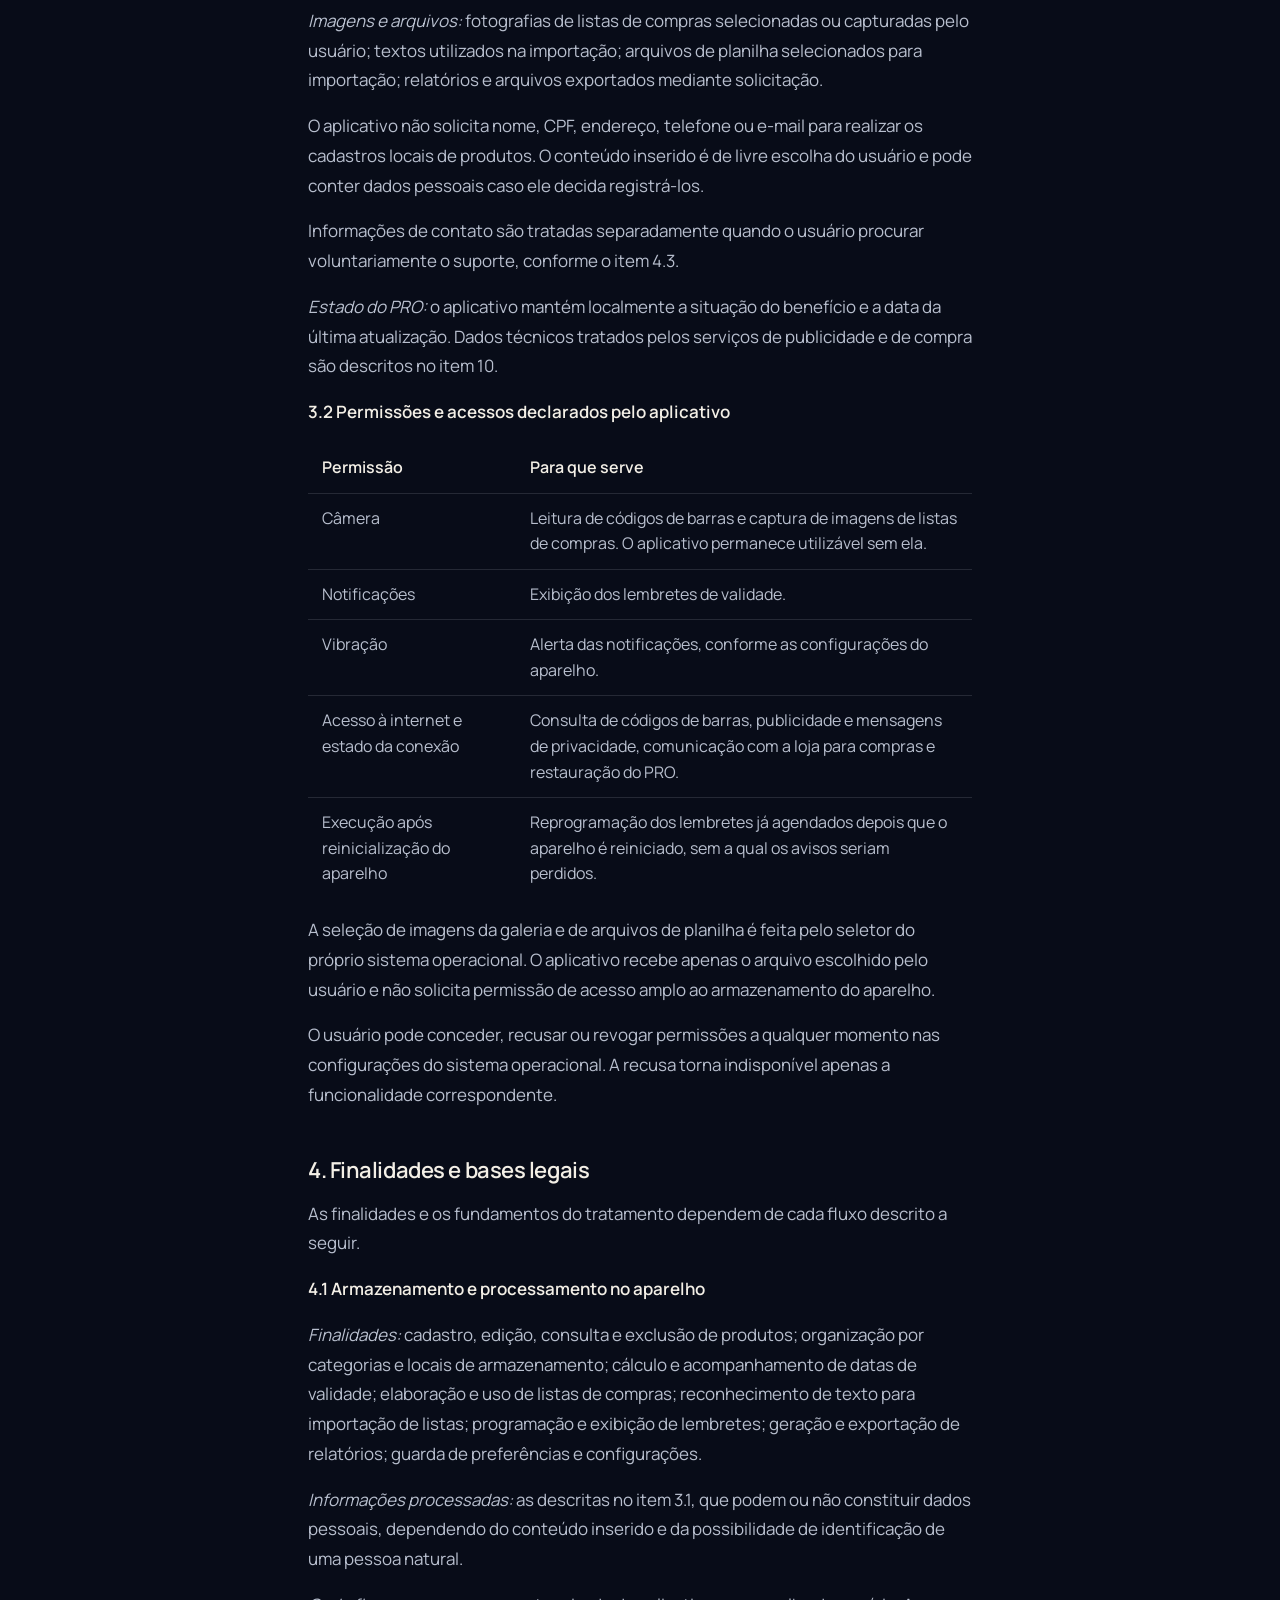
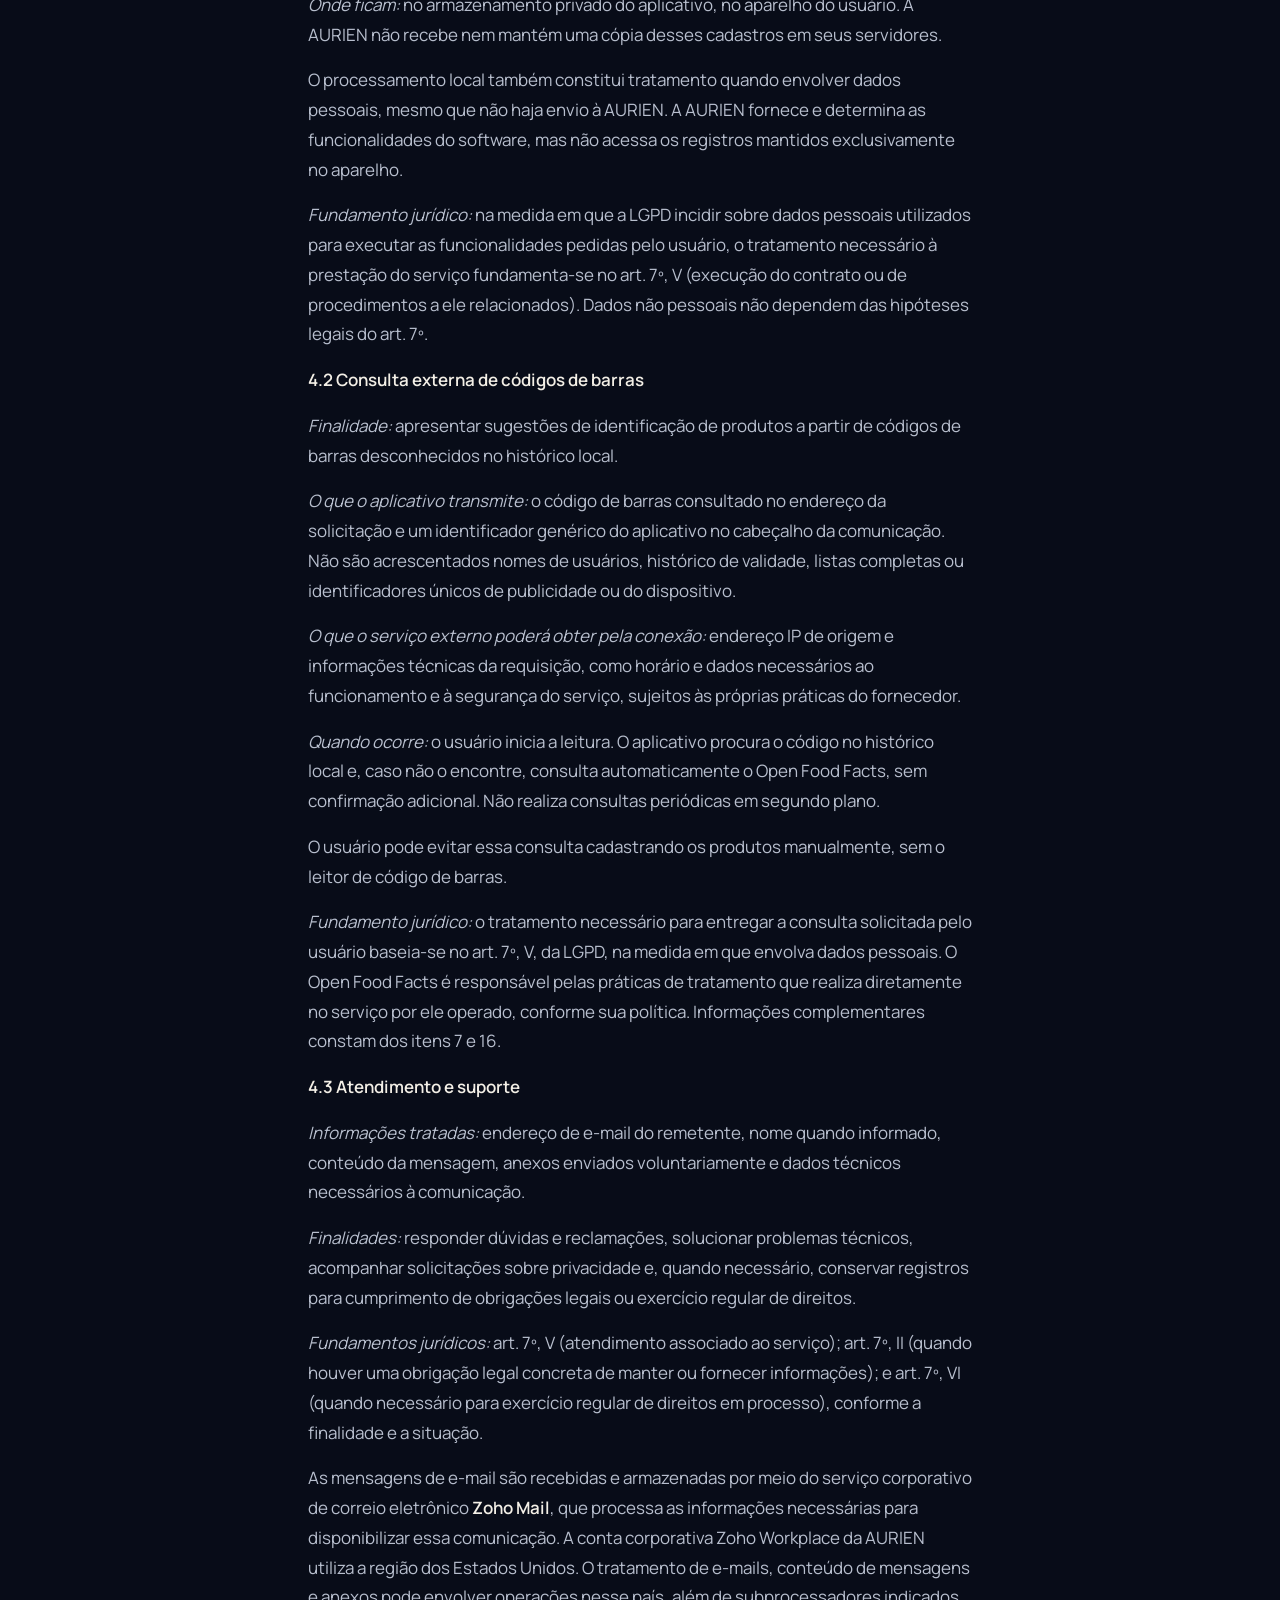
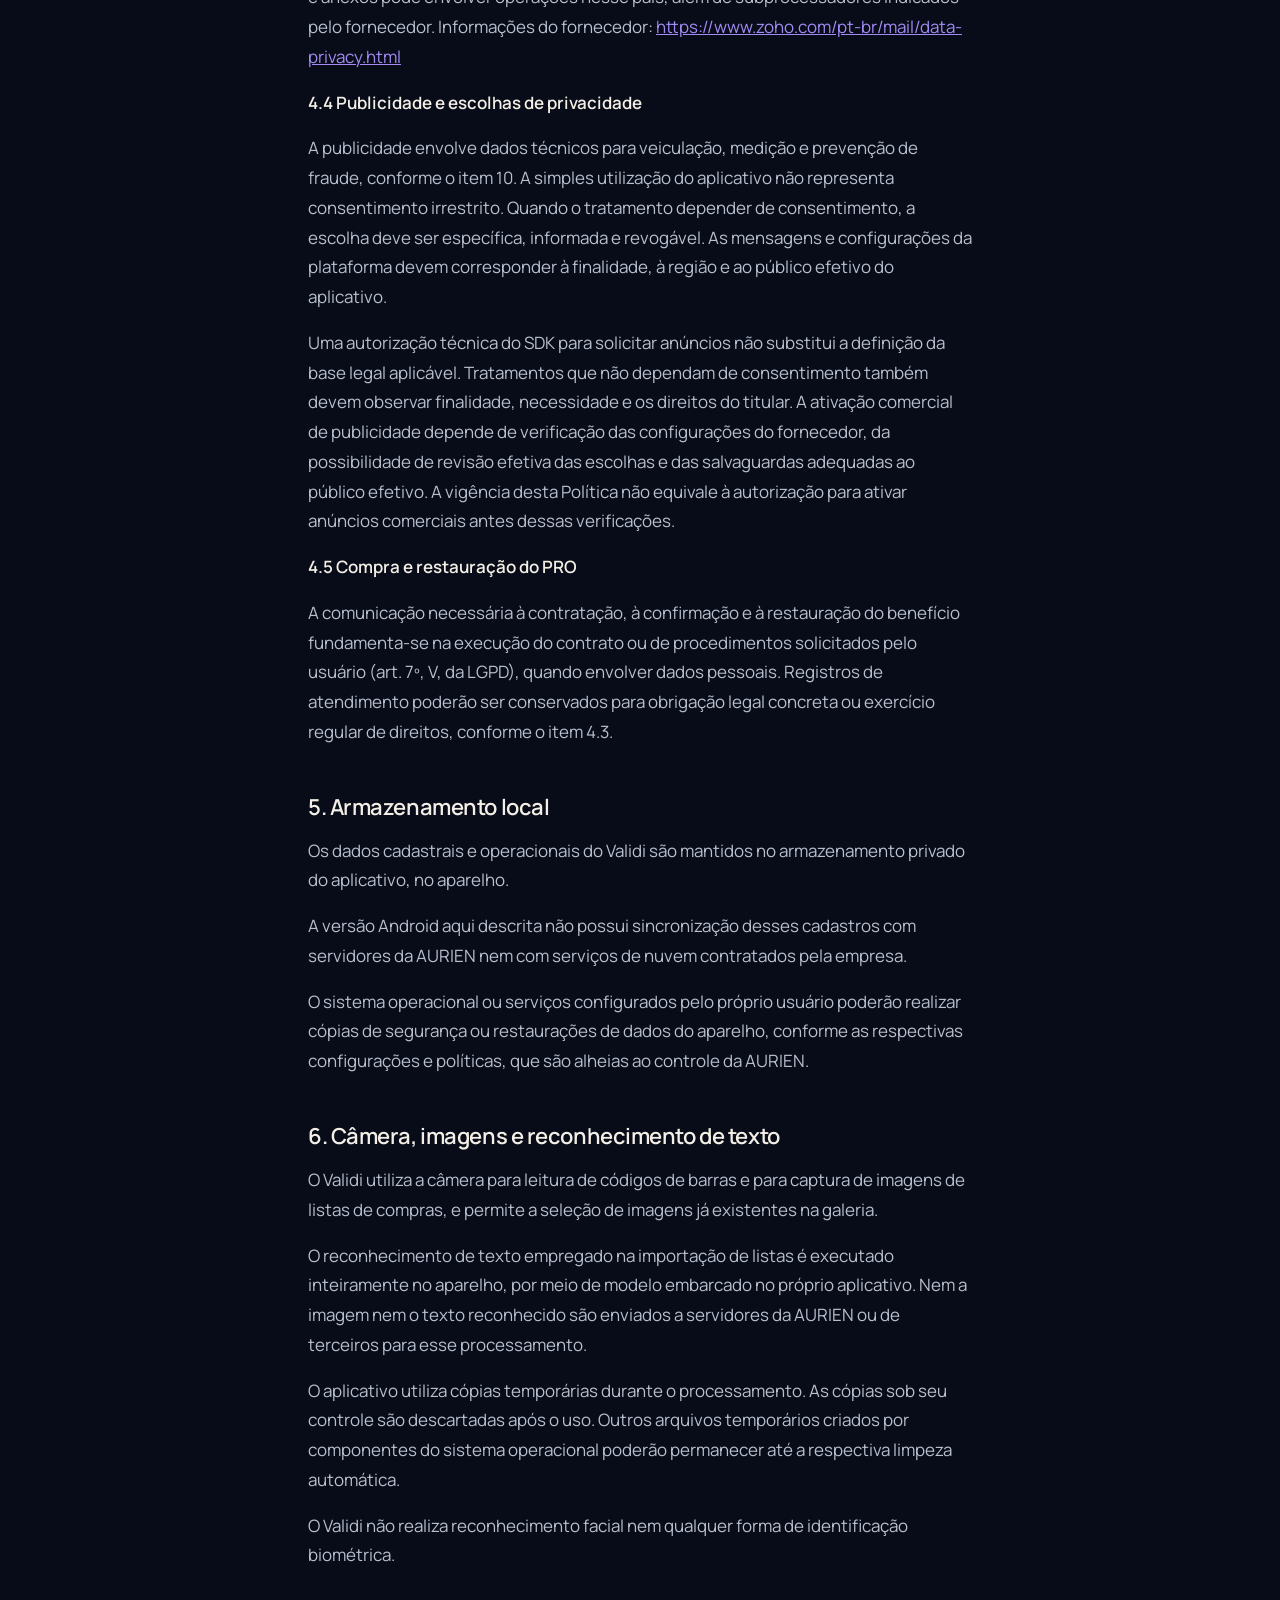
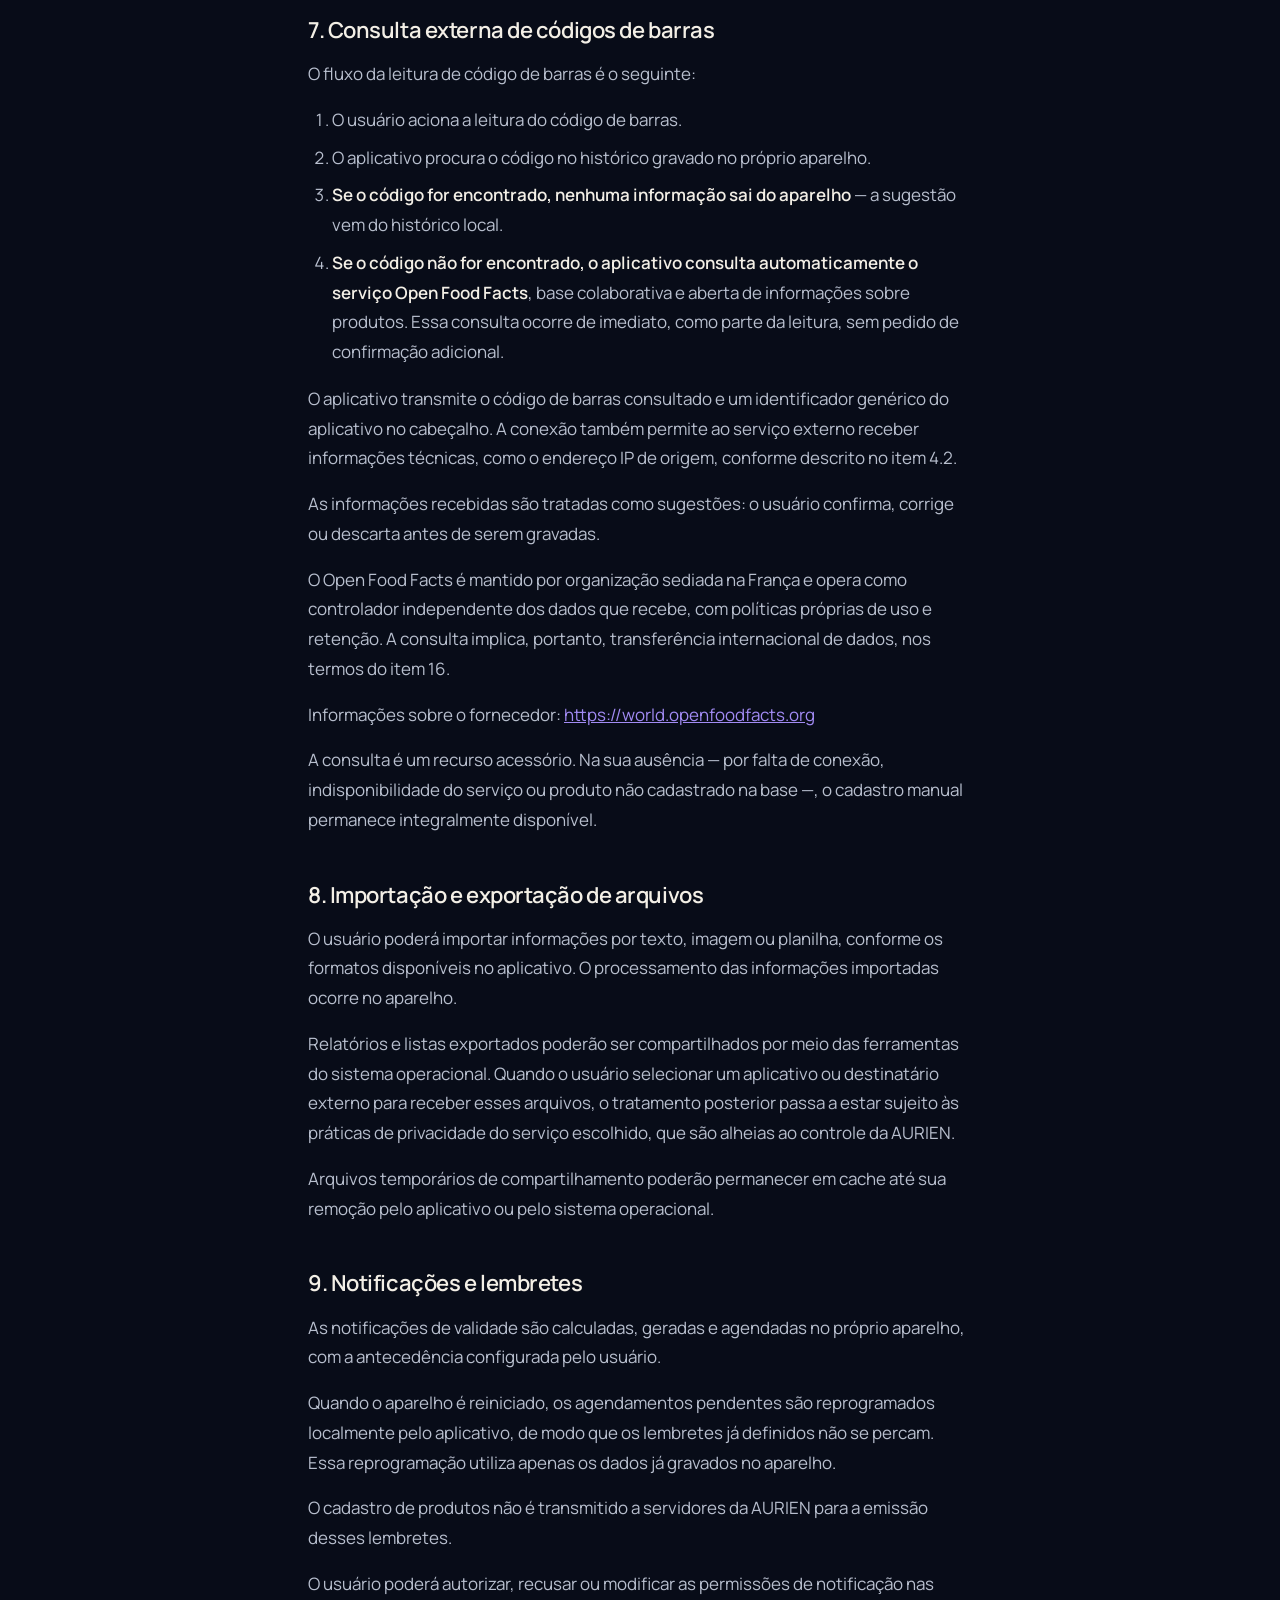
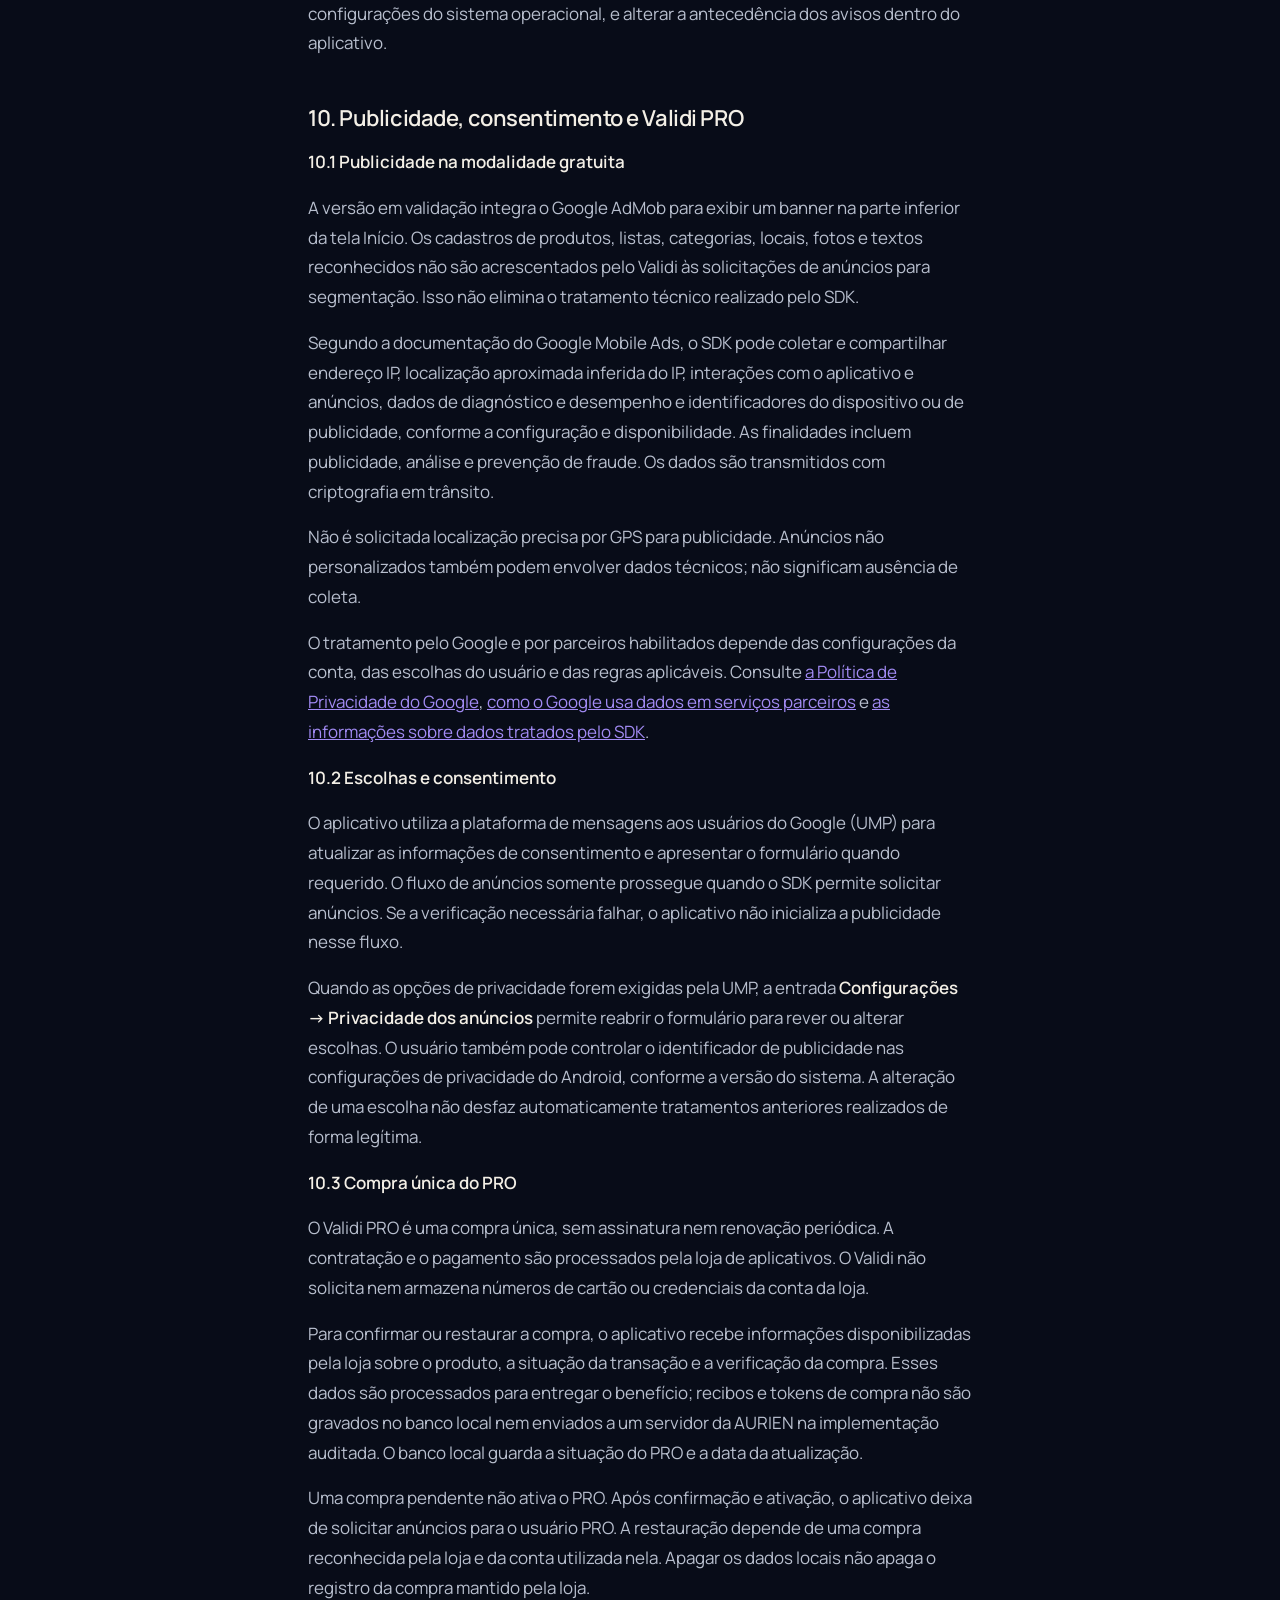
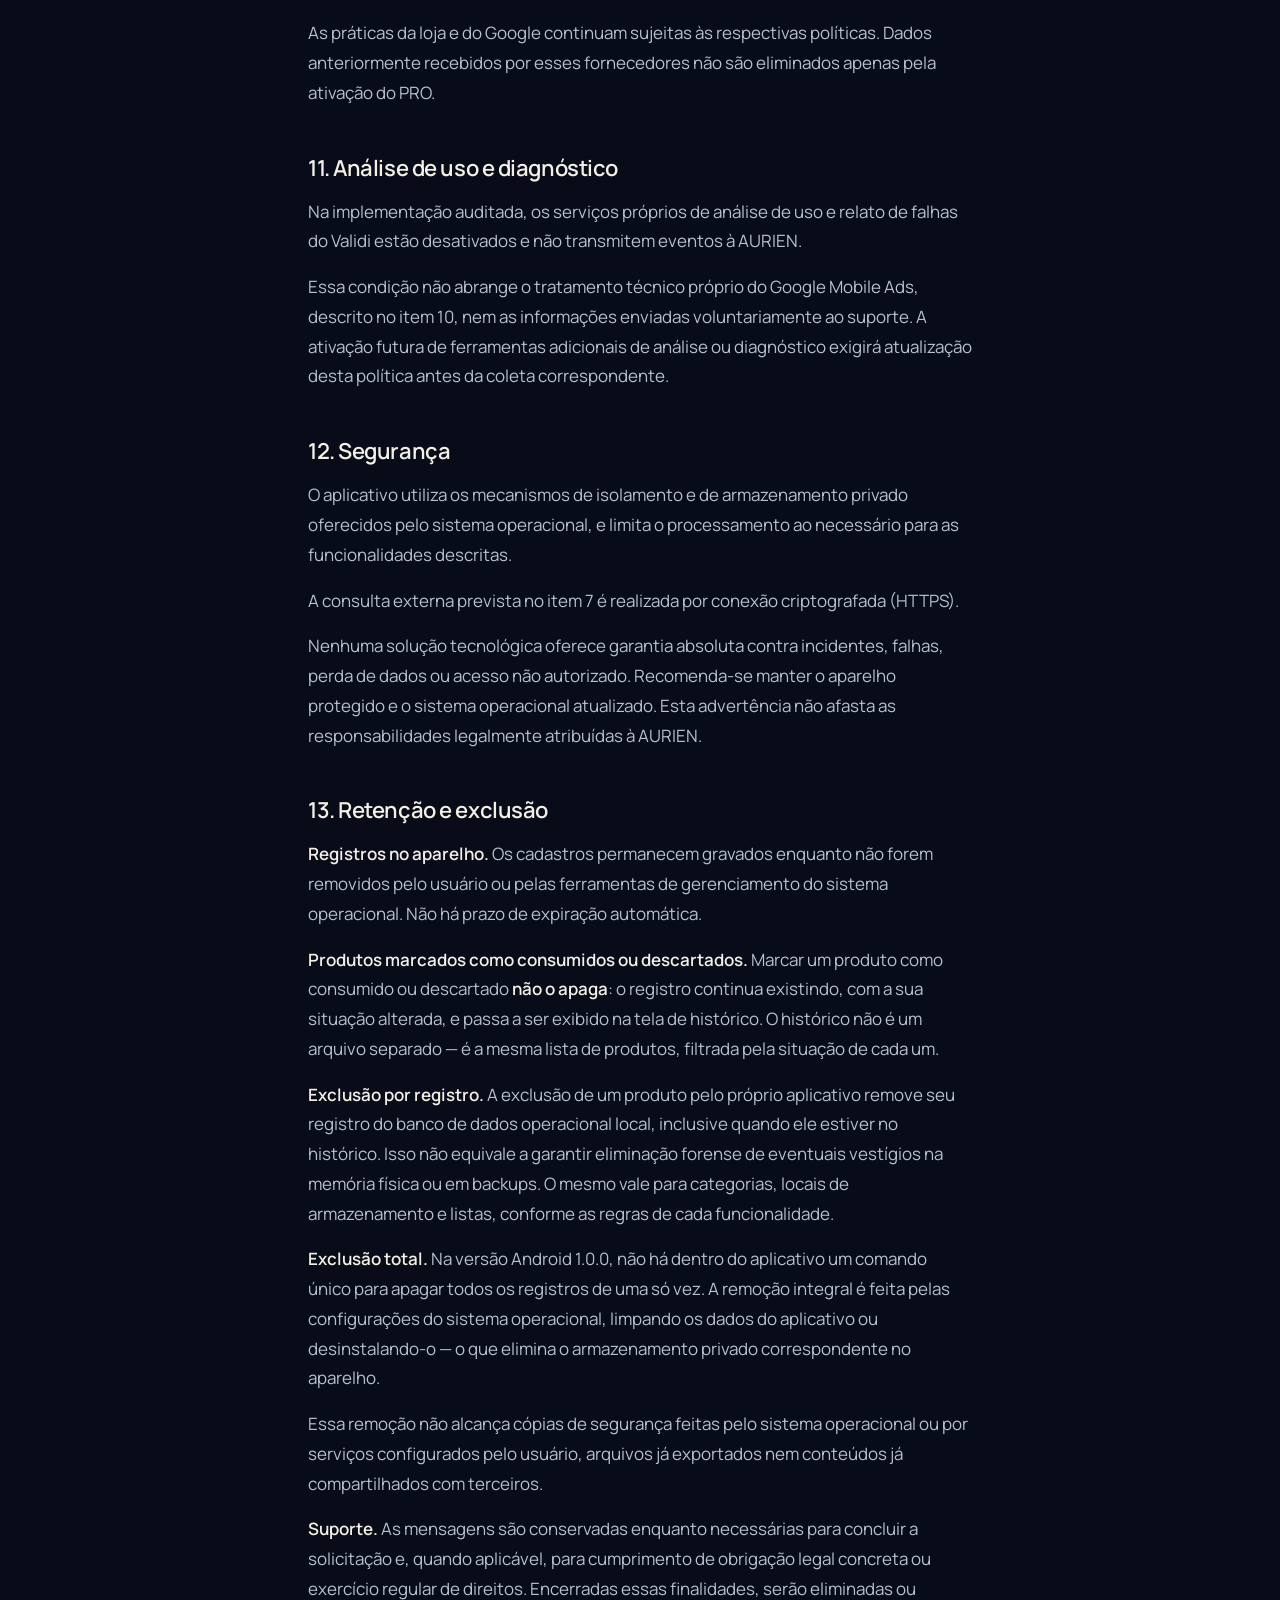
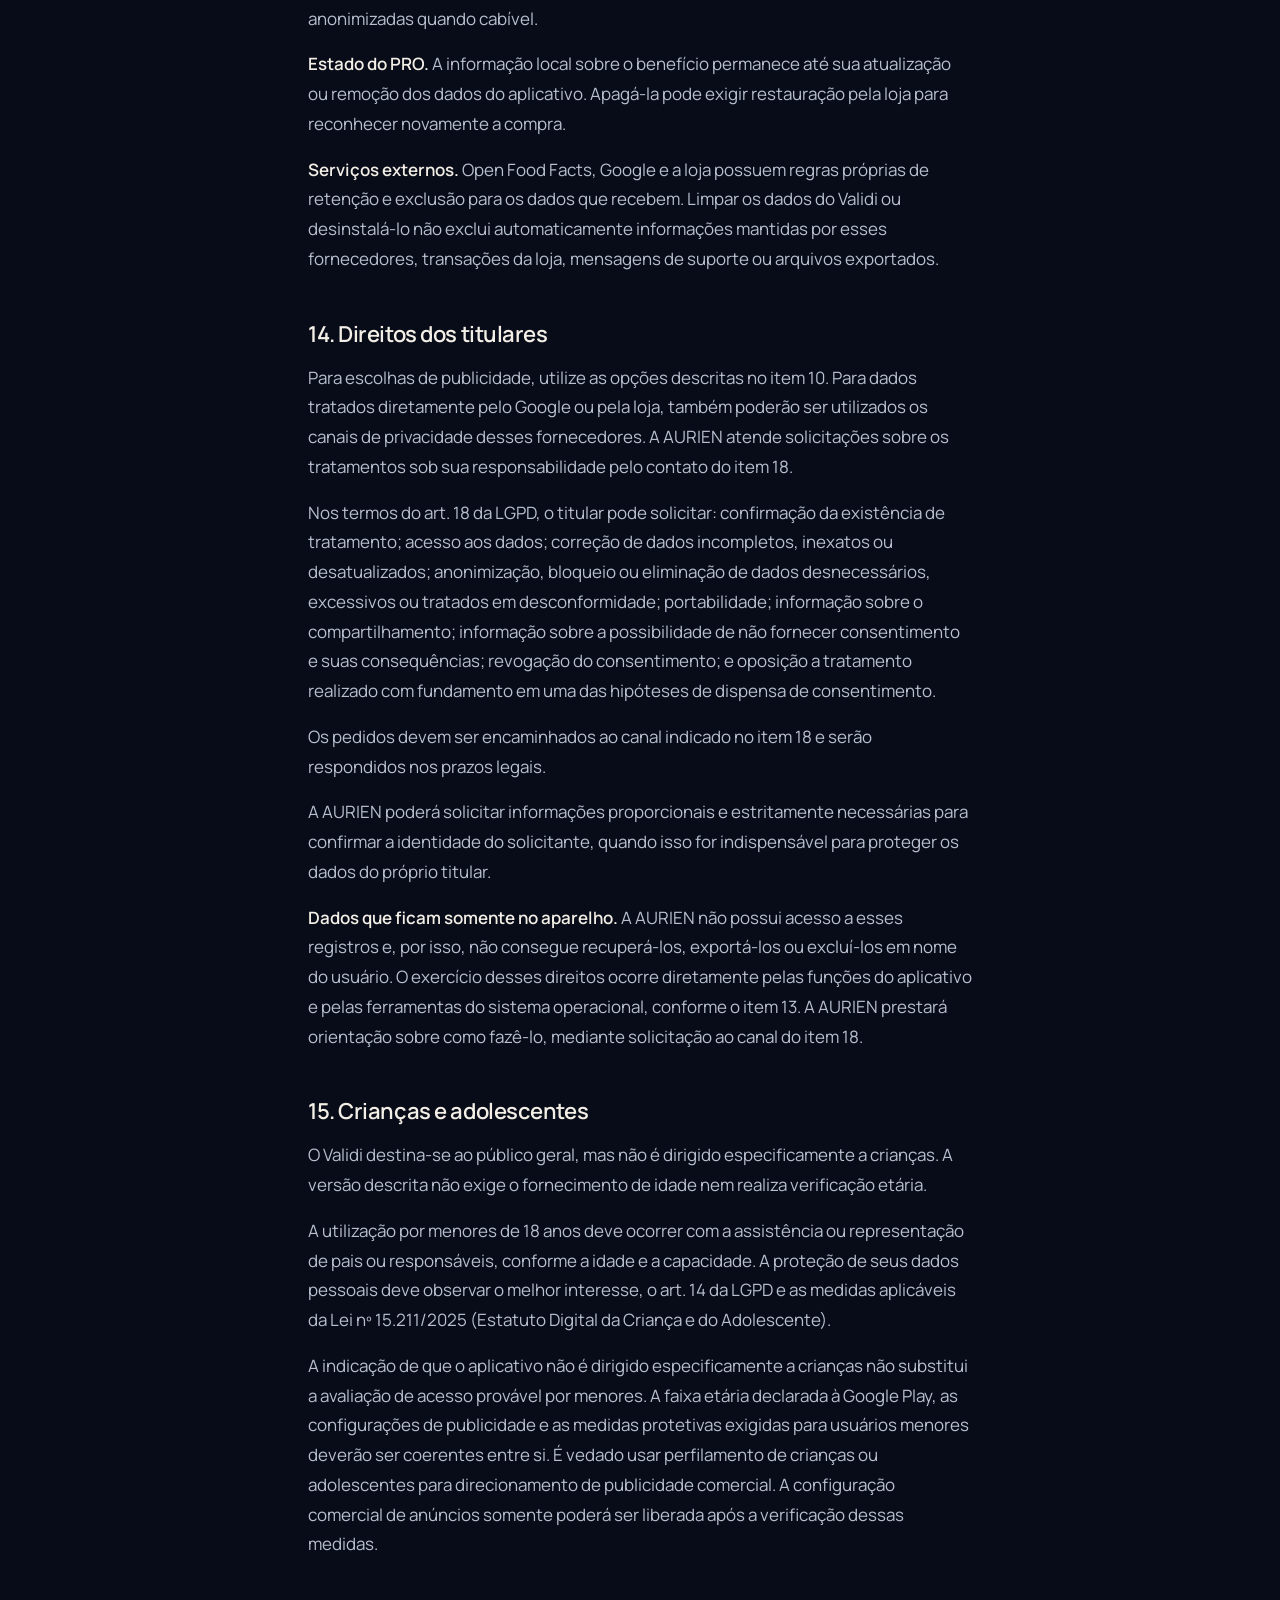
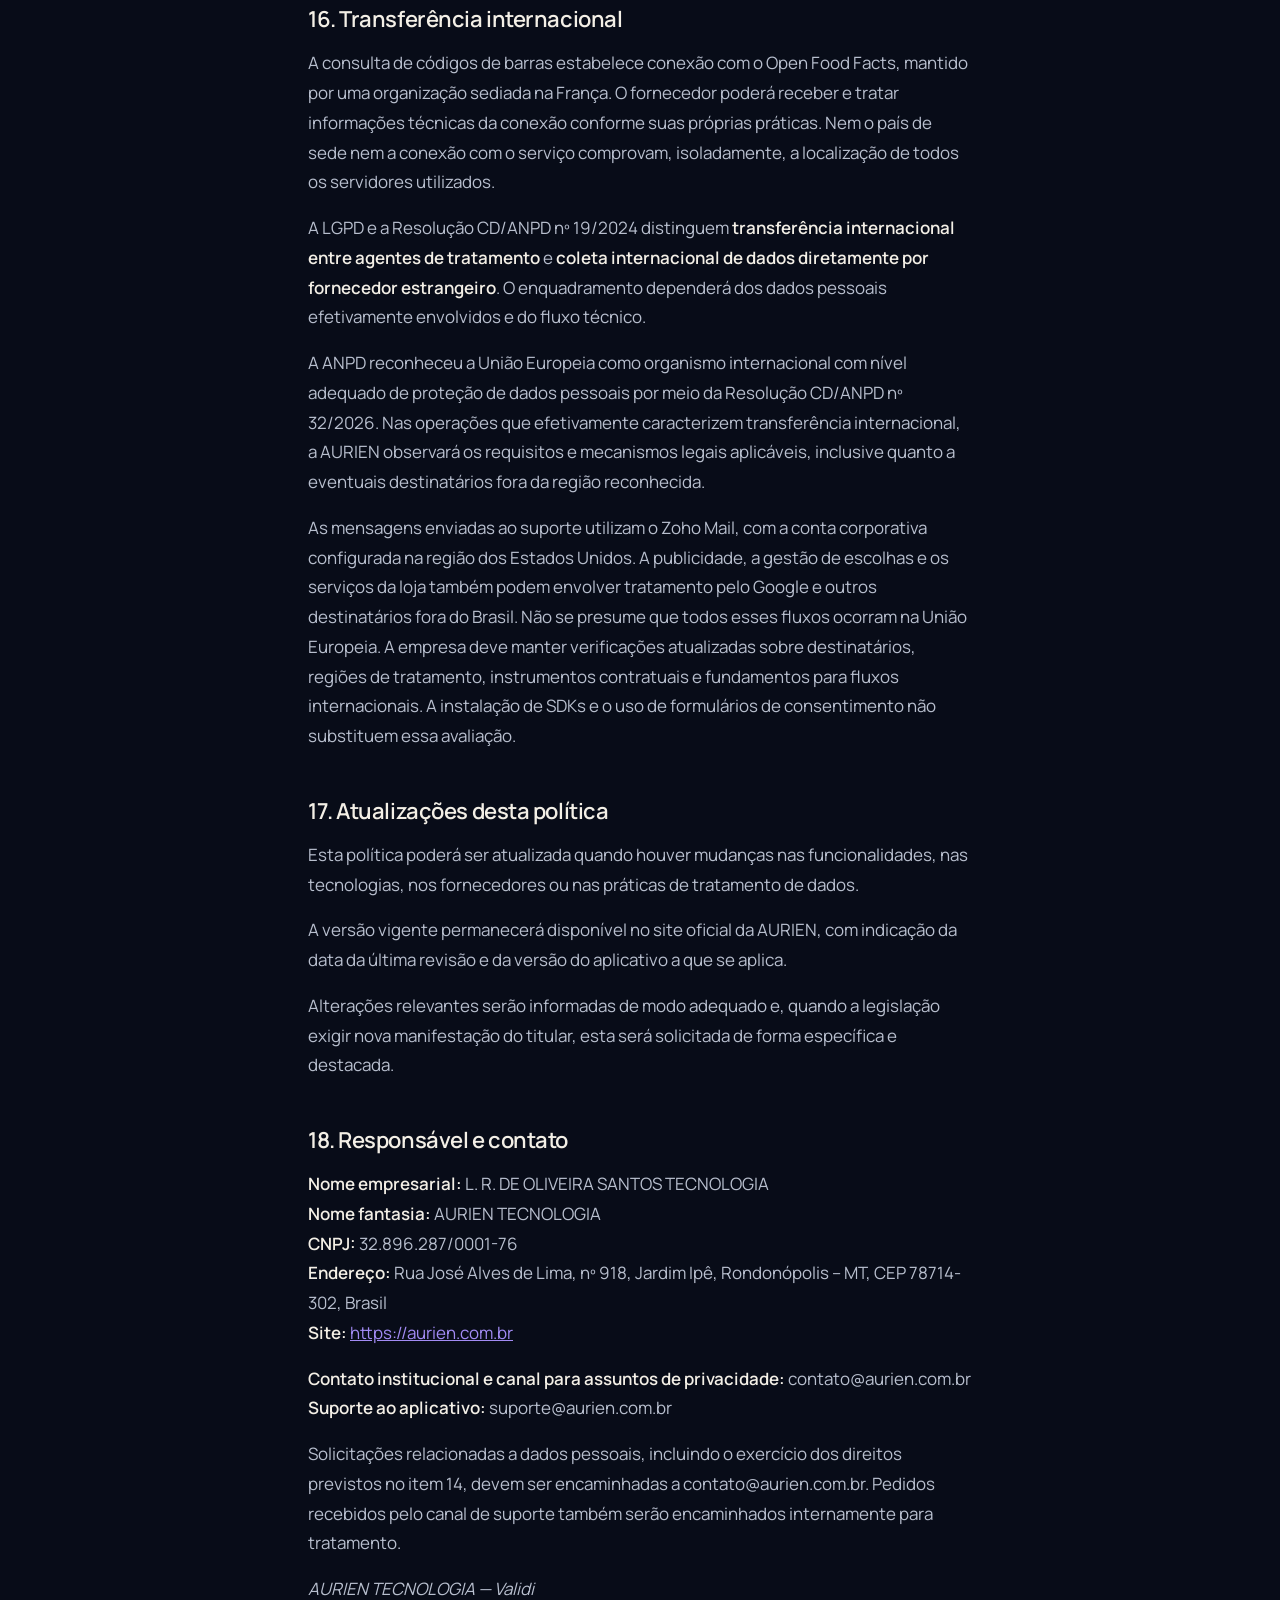
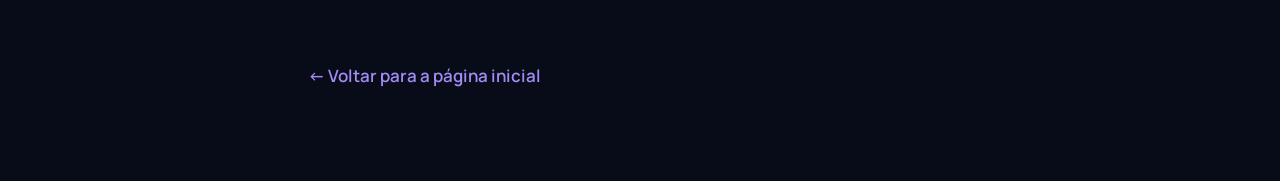
==== commit bdb83964: "Publicar política de privacidade vigente do Validi e liberar seu rastreamento" ====
--- a/privacidade/validi/index.html
+++ b/privacidade/validi/index.html
@@ -3,9 +3,8 @@
 <head>
 <meta charset="utf-8">
 <meta name="viewport" content="width=device-width, initial-scale=1">
-<title>Rascunho — Política de Privacidade do Validi — Aurien</title>
-<meta name="description" content="Documento em revisão, sem vigência e aguardando validação final.">
-<meta name="robots" content="noindex, nofollow">
+<title>Política de Privacidade do Validi — Aurien</title>
+<meta name="description" content="Política de Privacidade do Validi, aplicativo da AURIEN TECNOLOGIA: dados, anúncios, consentimento e direitos dos titulares.">
 <link rel="icon" href="../../assets/marca/aurien-favicon.svg">
 <link rel="preconnect" href="https://fonts.googleapis.com">
 <link rel="preconnect" href="https://fonts.gstatic.com" crossorigin>
@@ -34,11 +33,7 @@
 
     <p class="sobrancelha">Validi</p>
     <h1 style="margin-top:var(--e2)">Política de Privacidade</h1>
-    <p class="legal__data">Proposta 1.2 — revisada em 04 de outubro de 2026 · Aplicativo Android 1.0.0 (build 1). Vigência pendente de validação final.</p>
-    <div class="aviso" role="note">
-      <strong>Versão proposta para validação final — ainda não vigente</strong>
-      <p>Esta versão foi confrontada com o código do Validi para Android, a documentação do Google AdMob e as regras de privacidade aplicáveis. Ainda depende da definição do público etário na Google Play, da validação da revogação efetiva do consentimento e da aprovação final. Até lá, não deve ser cadastrada como documento vigente em lojas ou plataformas.</p>
-    </div>
+    <p class="legal__data">Versão 1.2 — vigente desde 04 de outubro de 2026 · Aplicativo Android 1.0.0 (build 1).</p>
 
     <div class="legal__corpo">
 <p>Responsável: L. R. DE OLIVEIRA SANTOS TECNOLOGIA<br>Nome fantasia: AURIEN TECNOLOGIA<br>CNPJ: 32.896.287/0001-76</p>
@@ -91,7 +86,7 @@
 <p>As mensagens de e-mail são recebidas e armazenadas por meio do serviço corporativo de correio eletrônico <strong>Zoho Mail</strong>, que processa as informações necessárias para disponibilizar essa comunicação. A conta corporativa Zoho Workplace da AURIEN utiliza a região dos Estados Unidos. O tratamento de e-mails, conteúdo de mensagens e anexos pode envolver operações nesse país, além de subprocessadores indicados pelo fornecedor. Informações do fornecedor: <a href="https://www.zoho.com/pt-br/mail/data-privacy.html">https://www.zoho.com/pt-br/mail/data-privacy.html</a></p>
 <p><strong>4.4 Publicidade e escolhas de privacidade</strong></p>
 <p>A publicidade envolve dados técnicos para veiculação, medição e prevenção de fraude, conforme o item 10. A simples utilização do aplicativo não representa consentimento irrestrito. Quando o tratamento depender de consentimento, a escolha deve ser específica, informada e revogável. As mensagens e configurações da plataforma devem corresponder à finalidade, à região e ao público efetivo do aplicativo.</p>
-<p>Uma autorização técnica do SDK para solicitar anúncios não substitui a definição da base legal aplicável. Tratamentos que não dependam de consentimento também devem observar finalidade, necessidade e os direitos do titular. A configuração final dessas operações integra a validação anterior à entrada em vigor deste documento.</p>
+<p>Uma autorização técnica do SDK para solicitar anúncios não substitui a definição da base legal aplicável. Tratamentos que não dependam de consentimento também devem observar finalidade, necessidade e os direitos do titular. A ativação comercial de publicidade depende de verificação das configurações do fornecedor, da possibilidade de revisão efetiva das escolhas e das salvaguardas adequadas ao público efetivo. A vigência desta Política não equivale à autorização para ativar anúncios comerciais antes dessas verificações.</p>
 <p><strong>4.5 Compra e restauração do PRO</strong></p>
 <p>A comunicação necessária à contratação, à confirmação e à restauração do benefício fundamenta-se na execução do contrato ou de procedimentos solicitados pelo usuário (art. 7º, V, da LGPD), quando envolver dados pessoais. Registros de atendimento poderão ser conservados para obrigação legal concreta ou exercício regular de direitos, conforme o item 4.3.</p>
 </section>
